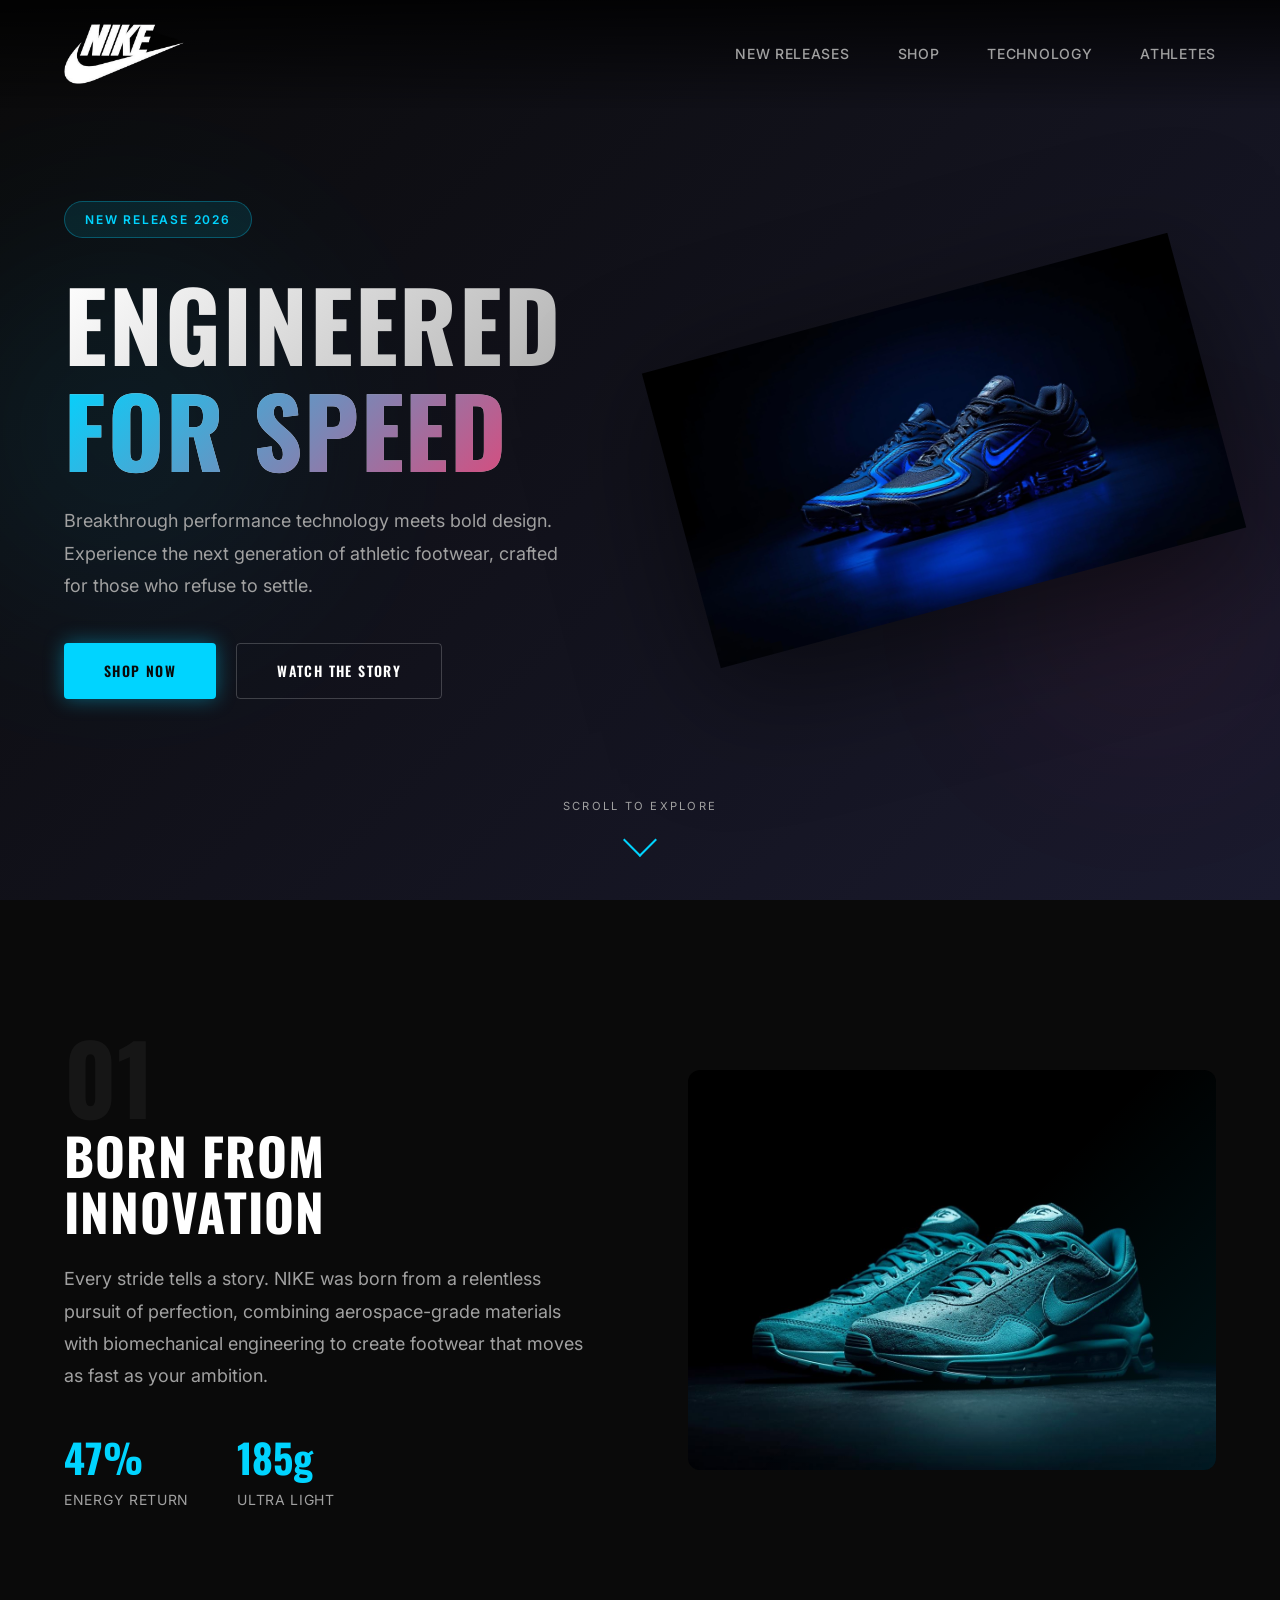
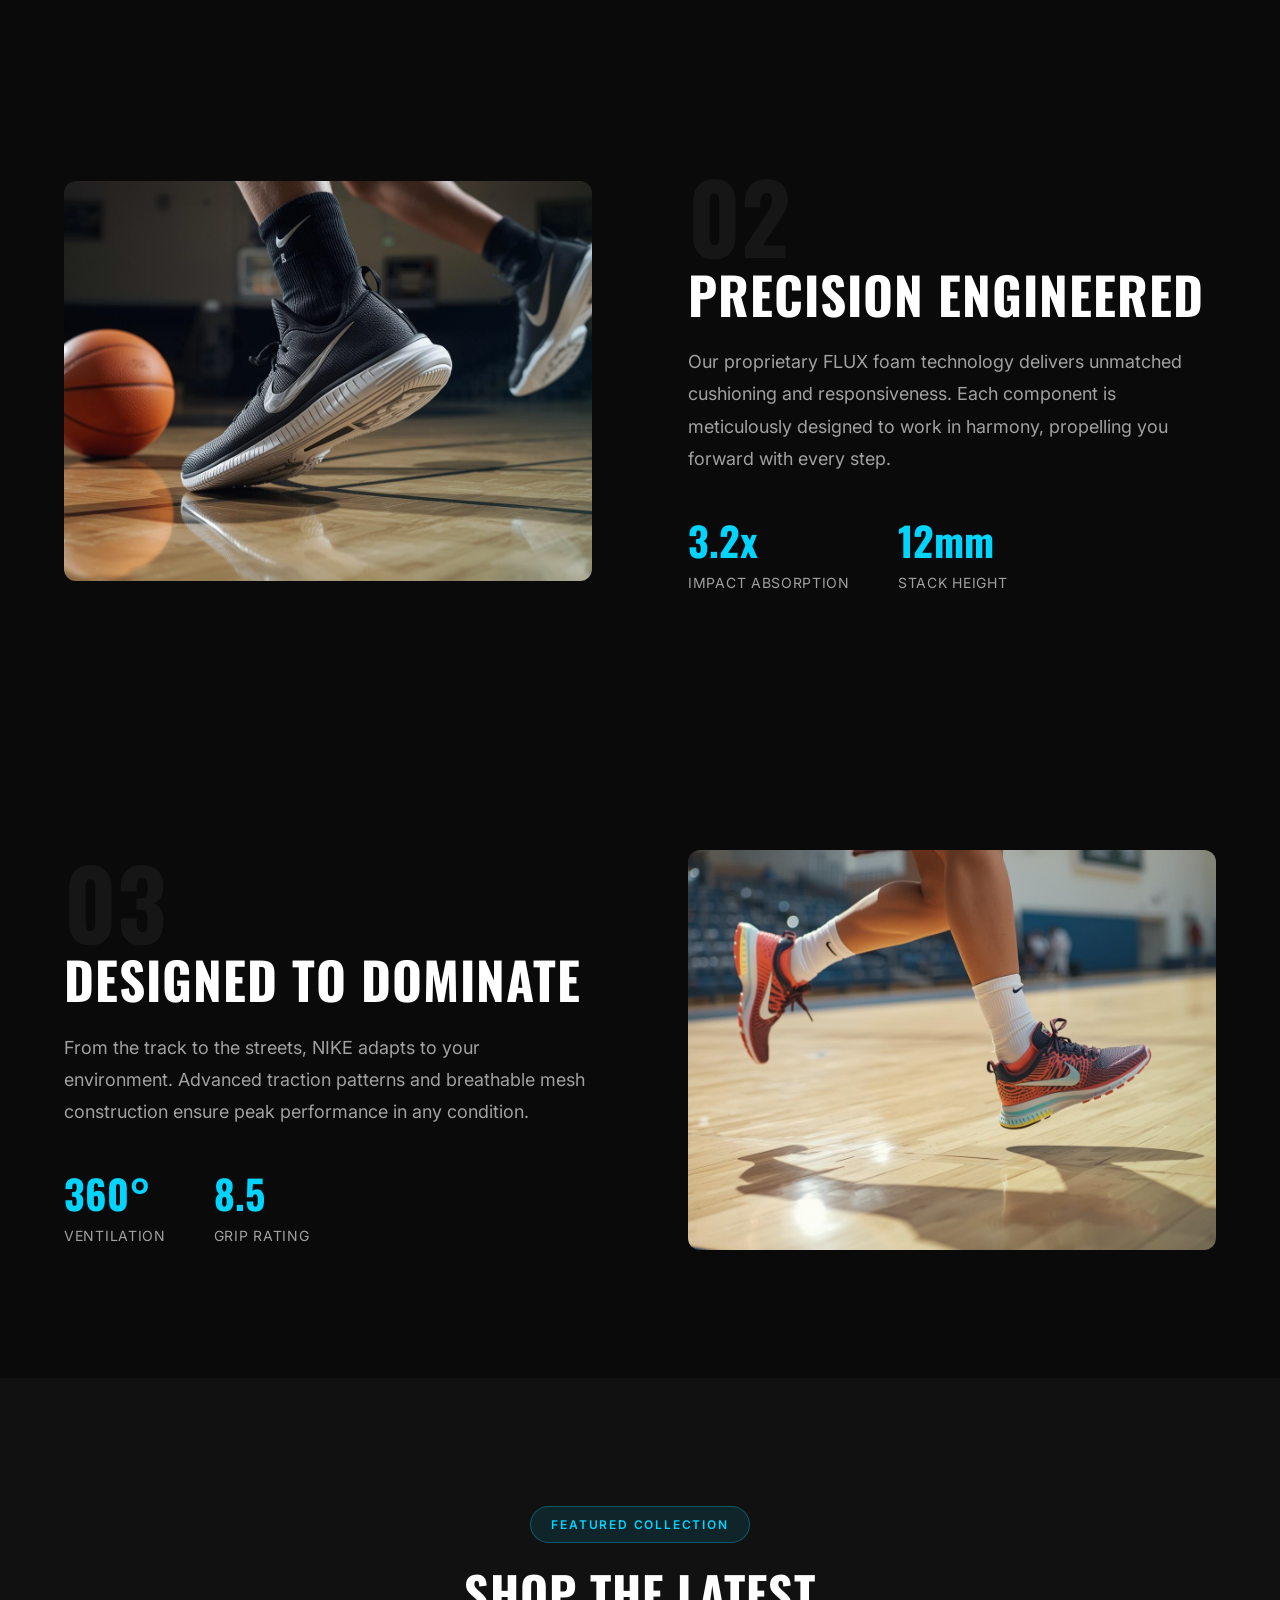
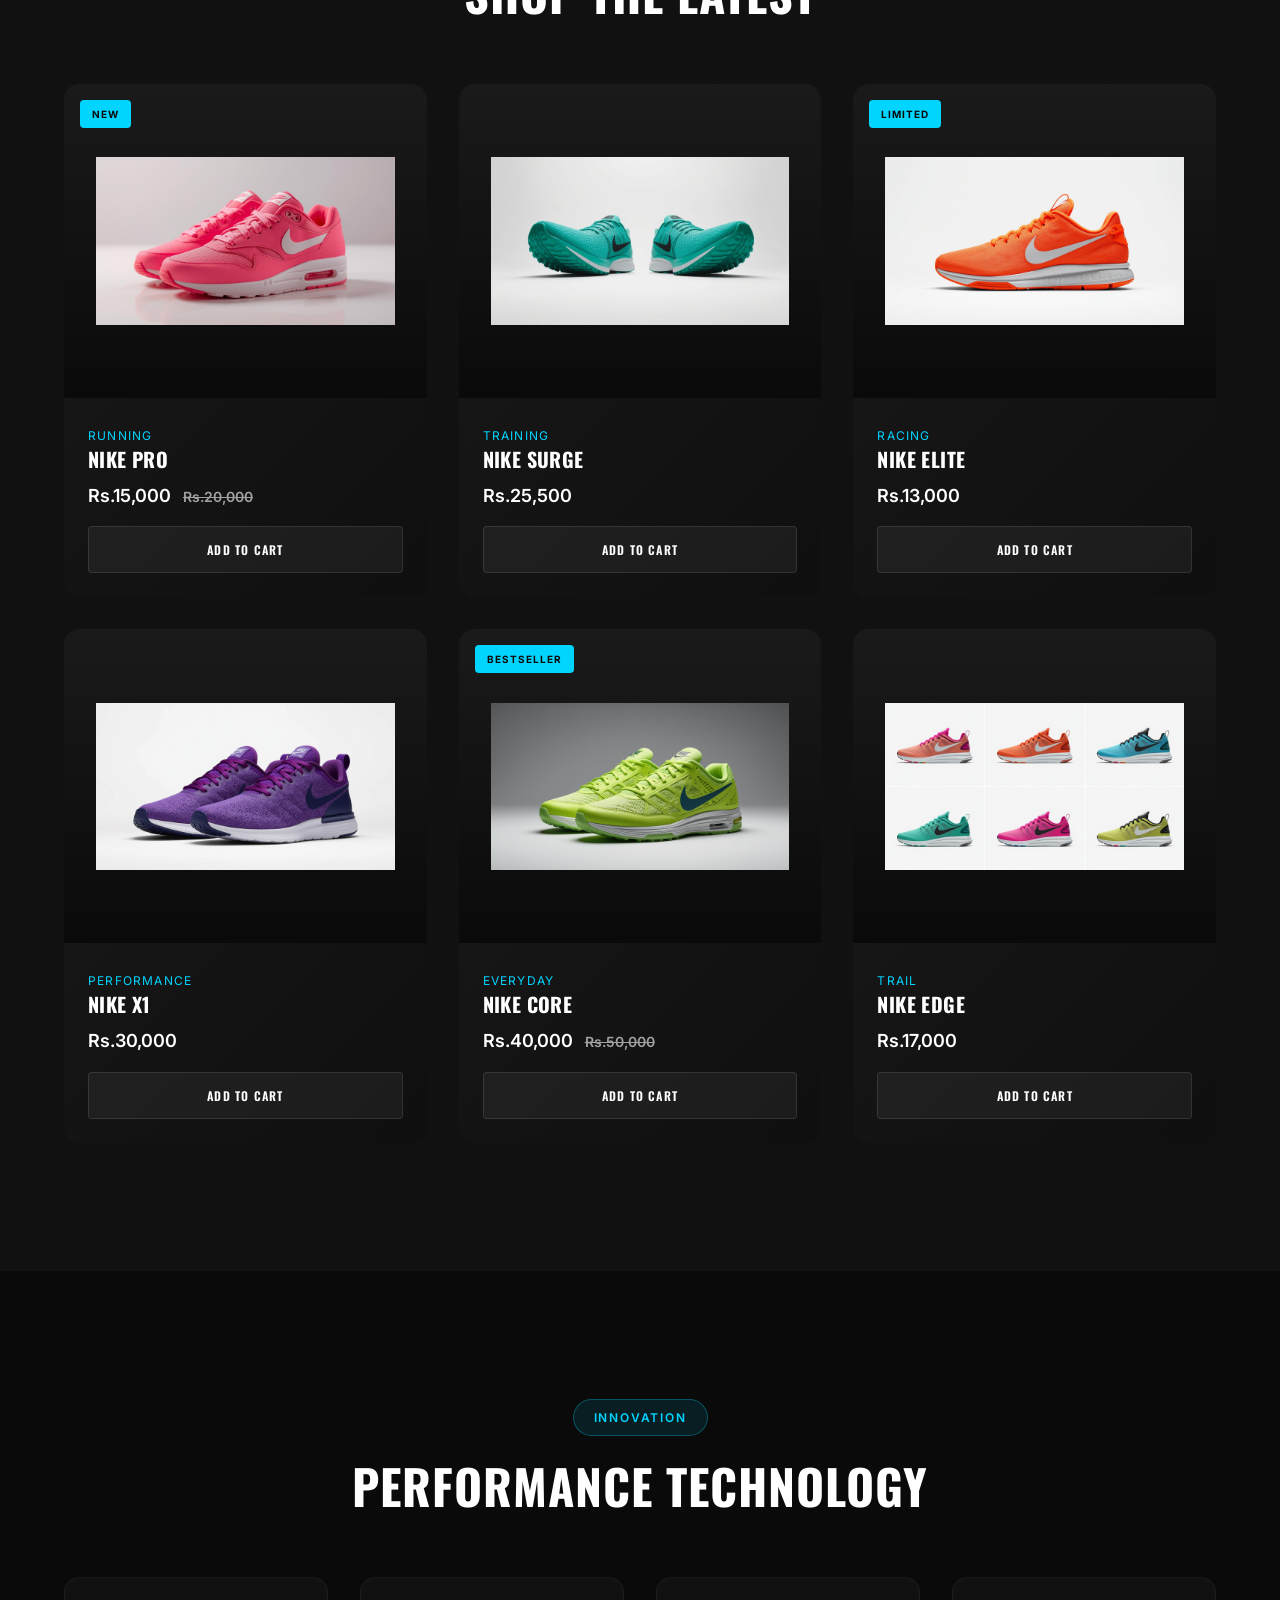
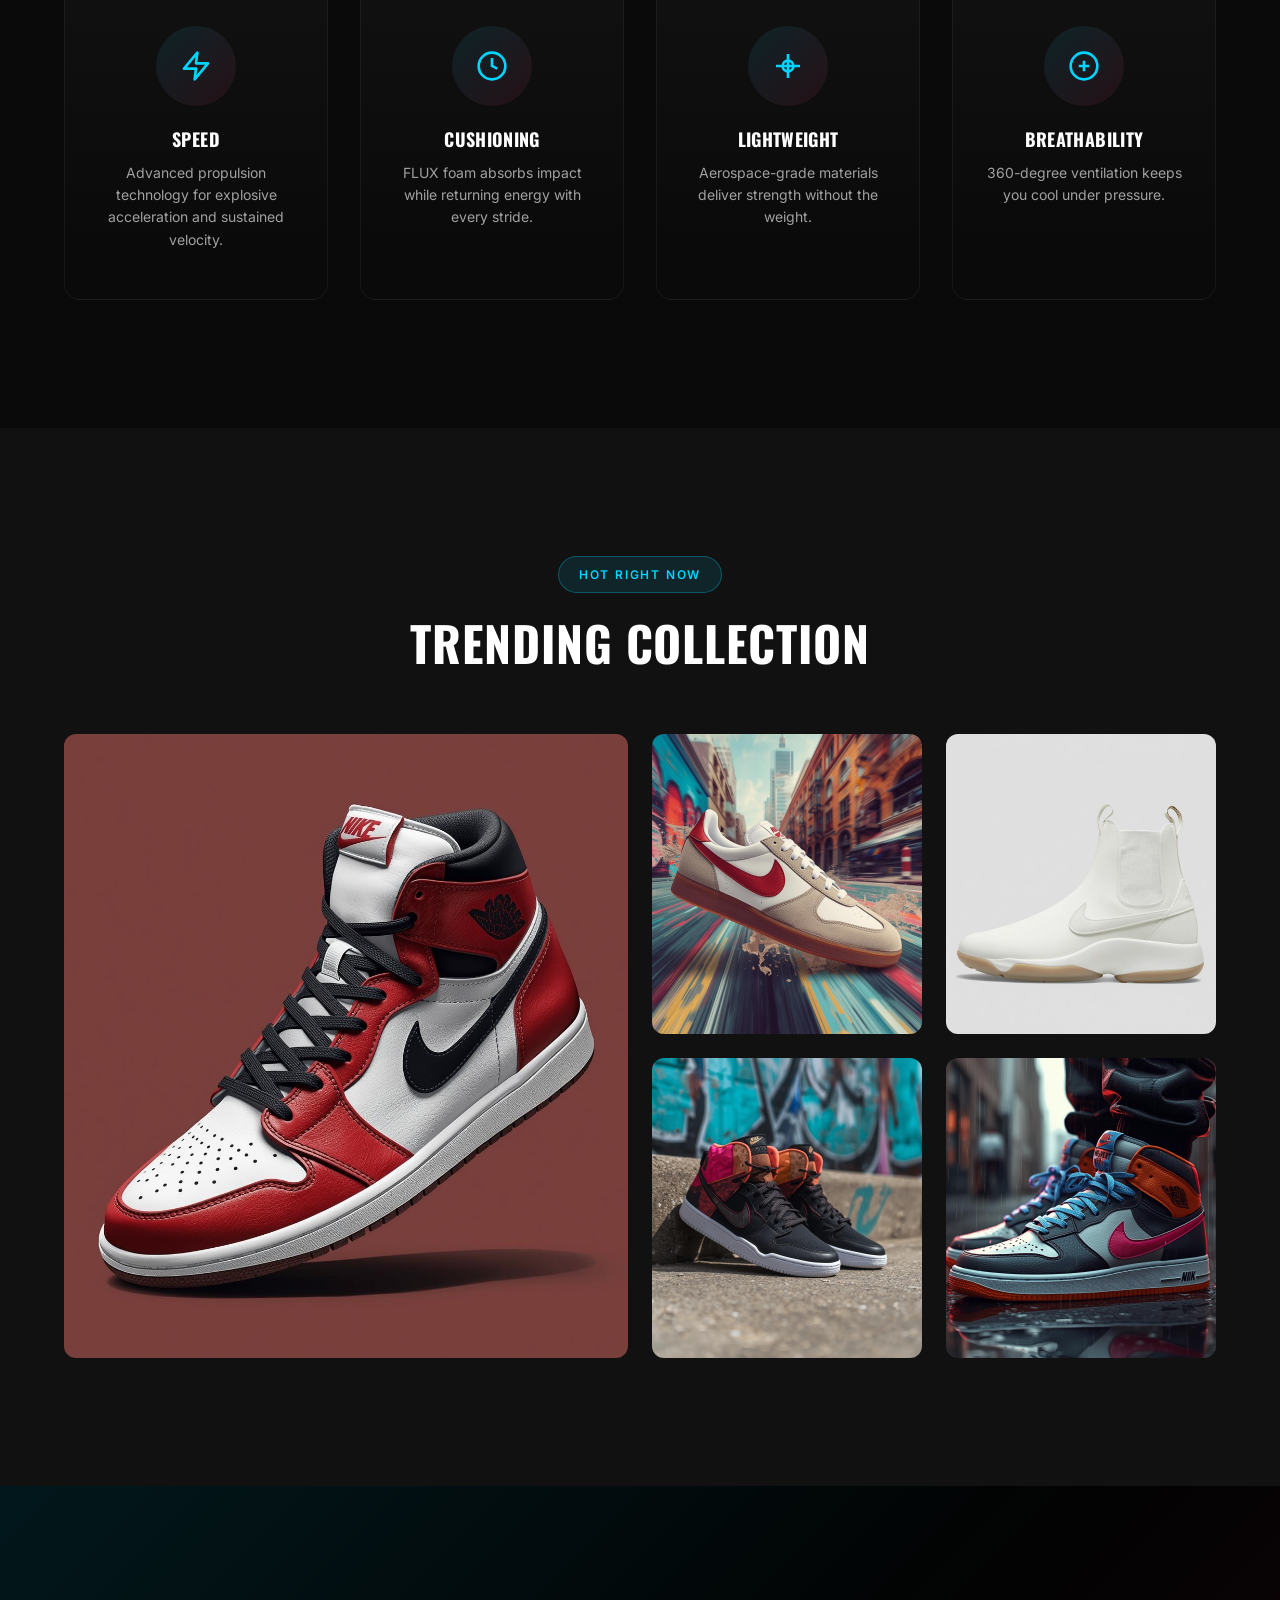
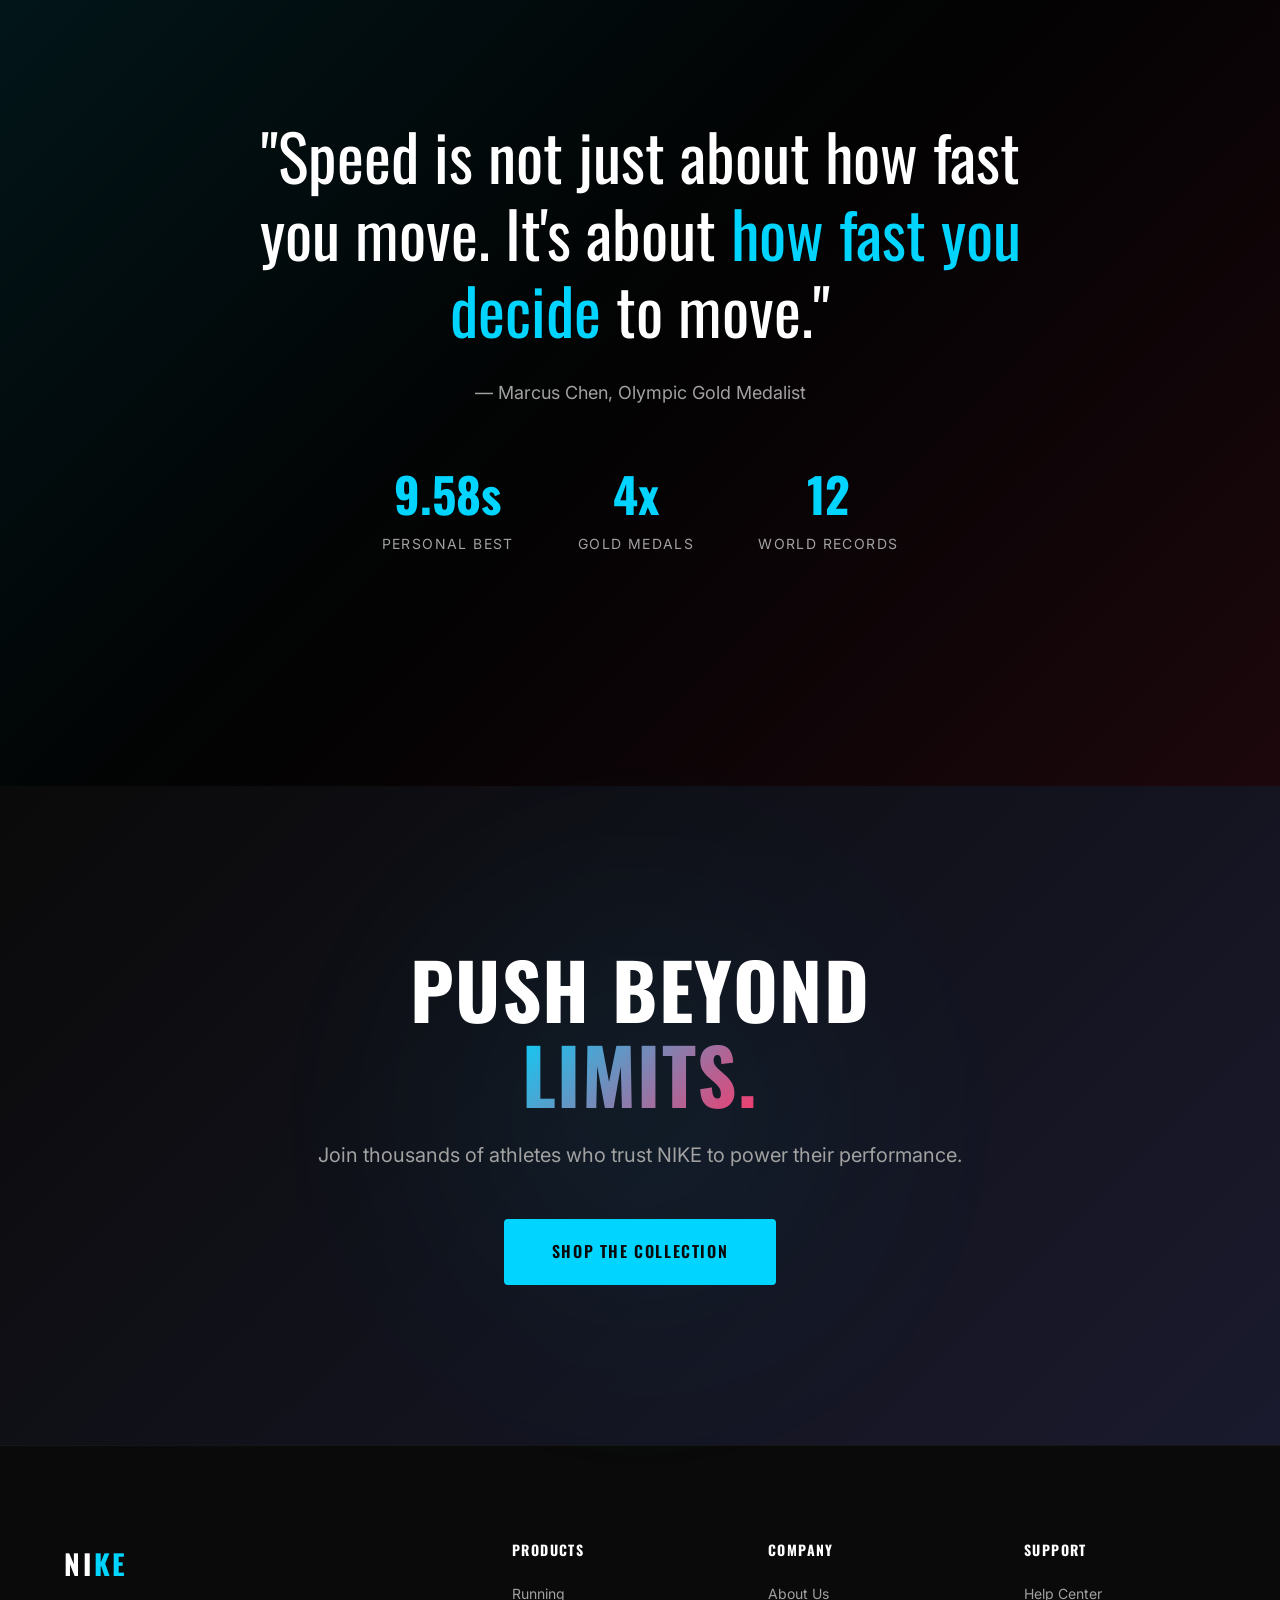
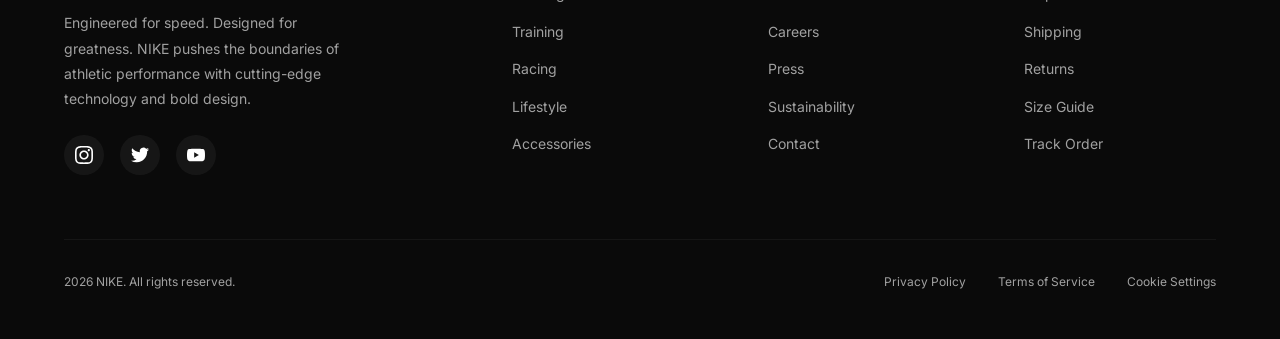
==== index.html @ aff57cd0 "Initial website upload" ====
<!DOCTYPE html>
<html lang="en">
<head>
  <meta charset="UTF-8">
  <meta name="viewport" content="width=device-width, initial-scale=1.0">
  <meta name="description" content="Nike Shoes – Designed for athletes who push limits. Experience unmatched comfort, speed, and innovation with every step.">
  <title>NIKE SHOES | Just Do It </title>
  <link rel="preconnect" href="https://fonts.googleapis.com">
  <link rel="preconnect" href="https://fonts.gstatic.com" crossorigin>
  <link href="https://fonts.googleapis.com/css2?family=Inter:wght@400;500;600&family=Oswald:wght@400;500;600;700&display=swap" rel="stylesheet">
  <link rel="stylesheet" href="styles.css">
</head>
<body>
  <!-- Navigation -->
  <nav class="navbar">
      <img src="images/Img0.png" height="120" width="120"> 
    <ul class="navbar__links">
      <li><a href="#" class="navbar__link">New Releases</a></li>
      <li><a href="#products" class="navbar__link">Shop</a></li>
      <li><a href="#performance" class="navbar__link">Technology</a></li>
      <li><a href="#athelete" class="navbar__link">Athletes</a></li>
    </ul>
  </nav>

  <!-- Hero Section -->
  <section class="hero">
    <div class="hero__container">
      <div class="hero__content">
        <span class="hero__tag">New Release 2026</span>
        <h1 class="hero__title">
          ENGINEERED
          <span>FOR SPEED</span>
        </h1>
        <p class="hero__description">
          Breakthrough performance technology meets bold design. Experience the next generation of athletic footwear, crafted for those who refuse to settle.
        </p>
        <div class="hero__buttons">
          <a href="#products" class="btn btn--primary">Shop Now</a>
          <a href="#story" class="btn btn--secondary">Watch the Story</a>
        </div>
      </div>
      <div class="hero__image">
        <img src="images/Img1.jpg" alt="NIKE Pro Running Shoe" class="hero__sneaker">
      </div>
    </div>
    <div class="scroll-indicator">
      <span class="scroll-indicator__text">Scroll to explore</span>
      <div class="scroll-indicator__arrow"></div>
    </div>
  </section>

  <!-- Story Section 1 -->
  <section id="story" class="story">
    <div class="story__container">
      <div class="story__content">
        <span class="story__number">01</span>
        <h2 class="story__title">Born From Innovation</h2>
        <p class="story__text">
          Every stride tells a story. NIKE was born from a relentless pursuit of perfection, combining aerospace-grade materials with biomechanical engineering to create footwear that moves as fast as your ambition.
        </p>
        <div class="story__stats">
          <div class="stat">
            <div class="stat__value">47%</div>
            <div class="stat__label">Energy Return</div>
          </div>
          <div class="stat">
            <div class="stat__value">185g</div>
            <div class="stat__label">Ultra Light</div>
          </div>
        </div>
      </div>
      <div class="story__image">
        <img src="images/Img2.jpg" alt="VELOCITY innovation technology">
      </div>
    </div>
  </section>

  <!-- Story Section 2 -->
  <section class="story">
    <div class="story__container story__container--reverse">
      <div class="story__content">
        <span class="story__number">02</span>
        <h2 class="story__title">Precision Engineered</h2>
        <p class="story__text">
          Our proprietary FLUX foam technology delivers unmatched cushioning and responsiveness. Each component is meticulously designed to work in harmony, propelling you forward with every step.
        </p>
        <div class="story__stats">
          <div class="stat">
            <div class="stat__value">3.2x</div>
            <div class="stat__label">Impact Absorption</div>
          </div>
          <div class="stat">
            <div class="stat__value">12mm</div>
            <div class="stat__label">Stack Height</div>
          </div>
        </div>
      </div>
      <div class="story__image">
        <img src="images/Img3.jpg" alt="NIKE Pro Running Shoe">
      </div>
    </div>
  </section>

  <!-- Story Section 3 -->
  <section class="story">
    <div class="story__container">
      <div class="story__content">
        <span class="story__number">03</span>
        <h2 class="story__title">Designed to Dominate</h2>
        <p class="story__text">
          From the track to the streets, NIKE adapts to your environment. Advanced traction patterns and breathable mesh construction ensure peak performance in any condition.
        </p>
        <div class="story__stats">
          <div class="stat">
            <div class="stat__value">360°</div>
            <div class="stat__label">Ventilation</div>
          </div>
          <div class="stat">
            <div class="stat__value">8.5</div>
            <div class="stat__label">Grip Rating</div>
          </div>
        </div>
      </div>
      <div class="story__image">
        <img src="images/Img4.jpg" alt="NIKE domination design">
      </div>
    </div>
  </section>

  <!-- Featured Products -->
  <section id="products" class="products">
    <div class="section__header">
      <span class="section__tag">Featured Collection</span>
      <h2 class="section__title">Shop the Latest</h2>
    </div>
    <div class="products__grid">
      <article class="product-card">
        <div class="product-card__image">
          <span class="product-card__badge">New</span>
          <img src="images/Img5.jpg" alt="NIKE Pro">
        </div>
        <div class="product-card__content">
          <span class="product-card__category">Running</span>
          <h3 class="product-card__name">NIKE Pro</h3>
          <p class="product-card__price">Rs.15,000 <span>Rs.20,000</span></p>
          <button class="product-card__button">Add to Cart</button>
        </div>
      </article>
      <article class="product-card">
        <div class="product-card__image">
          <img src="images/Img6.jpg" alt="NIKE Surge">
        </div>
        <div class="product-card__content">
          <span class="product-card__category">Training</span>
          <h3 class="product-card__name">NIKE Surge</h3>
          <p class="product-card__price">Rs.25,500</p>
          <button class="product-card__button">Add to Cart</button>
        </div>
      </article>
      <article class="product-card">
        <div class="product-card__image">
          <span class="product-card__badge">Limited</span>
          <img src="images/Img7.jpg" alt="NIKE Elite">
        </div>
        <div class="product-card__content">
          <span class="product-card__category">Racing</span>
          <h3 class="product-card__name">NIKE Elite</h3>
          <p class="product-card__price">Rs.13,000</p>
          <button class="product-card__button">Add to Cart</button>
        </div>
      </article>
      <article class="product-card">
        <div class="product-card__image">
          <img src="images/Img8.jpg" alt="NIKE X1">
        </div>
        <div class="product-card__content">
          <span class="product-card__category">Performance</span>
          <h3 class="product-card__name">NIKE X1</h3>
          <p class="product-card__price">Rs.30,000</p>
          <button class="product-card__button">Add to Cart</button>
        </div>
      </article>
      <article class="product-card">
        <div class="product-card__image">
          <span class="product-card__badge">Bestseller</span>
          <img src="images/Img9.jpg" alt="NIKE Core">
        </div>
        <div class="product-card__content">
          <span class="product-card__category">Everyday</span>
          <h3 class="product-card__name">NIKE Core</h3>
          <p class="product-card__price">Rs.40,000 <span>Rs.50,000</span></p>
          <button class="product-card__button">Add to Cart</button>
        </div>
      </article>
      <article class="product-card">
        <div class="product-card__image">
          <img src="images/Img10.jpg" alt=" NIKE Edge">
        </div>
        <div class="product-card__content">
          <span class="product-card__category">Trail</span>
          <h3 class="product-card__name">NIKE Edge</h3>
          <p class="product-card__price">Rs.17,000</p>
          <button class="product-card__button">Add to Cart</button>
        </div>
      </article>
    </div>
  </section>

  <!-- Performance Technology -->
  <section id="performance" class="performance">
    <div class="section__header">
      <span class="section__tag">Innovation</span>
      <h2 class="section__title">Performance Technology</h2>
    </div>
    <div class="performance__grid">
      <div class="feature-card">
        <div class="feature-card__icon">
          <svg viewBox="0 0 24 24" xmlns="http://www.w3.org/2000/svg">
            <path d="M13 2L3 14h9l-1 8 10-12h-9l1-8z" stroke-linecap="round" stroke-linejoin="round"/>
          </svg>
        </div>
        <h3 class="feature-card__title">Speed</h3>
        <p class="feature-card__text">Advanced propulsion technology for explosive acceleration and sustained velocity.</p>
      </div>
      <div class="feature-card">
        <div class="feature-card__icon">
          <svg viewBox="0 0 24 24" xmlns="http://www.w3.org/2000/svg">
            <circle cx="12" cy="12" r="10"/>
            <path d="M12 6v6l4 2"/>
          </svg>
        </div>
        <h3 class="feature-card__title">Cushioning</h3>
        <p class="feature-card__text">FLUX foam absorbs impact while returning energy with every stride.</p>
      </div>
      <div class="feature-card">
        <div class="feature-card__icon">
          <svg viewBox="0 0 24 24" xmlns="http://www.w3.org/2000/svg">
            <path d="M12 3v18M3 12h18"/>
            <circle cx="12" cy="12" r="4"/>
          </svg>
        </div>
        <h3 class="feature-card__title">Lightweight</h3>
        <p class="feature-card__text">Aerospace-grade materials deliver strength without the weight.</p>
      </div>
      <div class="feature-card">
        <div class="feature-card__icon">
          <svg viewBox="0 0 24 24" xmlns="http://www.w3.org/2000/svg">
            <path d="M12 2a10 10 0 1 0 10 10A10 10 0 0 0 12 2z"/>
            <path d="M12 8v8M8 12h8"/>
          </svg>
        </div>
        <h3 class="feature-card__title">Breathability</h3>
        <p class="feature-card__text">360-degree ventilation keeps you cool under pressure.</p>
      </div>
    </div>
  </section>

  <!-- Trending Collection -->
  <section class="trending">
    <div class="section__header">
      <span class="section__tag">Hot Right Now</span>
      <h2 class="section__title">Trending Collection</h2>
    </div>
    <div class="trending__grid">
      <div class="trending__item">
        <img src="images/Img11.jpg" alt="Athlete Collection">
        <div class="trending__overlay">
          <span class="trending__category">Featured</span>
          <h3 class="trending__name">Athlete Collection</h3>
        </div>
      </div>
      <div class="trending__item">
        <img src="images/Img12.jpg" alt="Pro Series">
        <div class="trending__overlay">
          <span class="trending__category">New</span>
          <h3 class="trending__name">Pro Series</h3>
        </div>
      </div>
      <div class="trending__item">
        <img src="images/Img13.jpg" alt="Training Essentials">
        <div class="trending__overlay">
          <span class="trending__category">Popular</span>
          <h3 class="trending__name">Training Essentials</h3>
        </div>
      </div>
      <div class="trending__item">
        <img src="images/Img14.jpg" alt="Limited Edition">
        <div class="trending__overlay">
          <span class="trending__category">Exclusive</span>
          <h3 class="trending__name">Limited Edition</h3>
        </div>
      </div>
      <div class="trending__item">
        <img src="images/Img15.jpg" alt="Street Style">
        <div class="trending__overlay">
          <span class="trending__category">Trending</span>
          <h3 class="trending__name">Street Style</h3>
        </div>
      </div>
    </div>
  </section>

  <!-- Athlete Section -->
  <section id="athlete" class="athlete">
    <div class="athlete__content">
      <blockquote class="athlete__quote">
        "Speed is not just about how fast you move. It's about <span>how fast you decide</span> to move."
      </blockquote>
      <p class="athlete__author">— Marcus Chen, Olympic Gold Medalist</p>
      <div class="athlete__stats">
        <div class="athlete__stat">
          <div class="athlete__stat-value">9.58s</div>
          <div class="athlete__stat-label">Personal Best</div>
        </div>
        <div class="athlete__stat">
          <div class="athlete__stat-value">4x</div>
          <div class="athlete__stat-label">Gold Medals</div>
        </div>
        <div class="athlete__stat">
          <div class="athlete__stat-value">12</div>
          <div class="athlete__stat-label">World Records</div>
        </div>
      </div>
    </div>
  </section>

  <!-- CTA Section -->
  <section class="cta">
    <div class="cta__content">
      <h2 class="cta__title">Push Beyond <span>Limits.</span></h2>
      <p class="cta__text">Join thousands of athletes who trust NIKE to power their performance.</p>
      <a href="#products" class="cta__button">Shop the Collection</a>
    </div>
  </section>

  <!-- Footer -->
  <footer class="footer">
    <div class="footer__container">
      <div class="footer__brand">
        <div class="footer__logo">NI<span>KE</span></div>
        <p class="footer__description">
          Engineered for speed. Designed for greatness. NIKE pushes the boundaries of athletic performance with cutting-edge technology and bold design.
        </p>
        <div class="footer__social">
          <a href="#" class="footer__social-link" aria-label="Instagram">
            <svg viewBox="0 0 24 24"><path d="M12 2.163c3.204 0 3.584.012 4.85.07 3.252.148 4.771 1.691 4.919 4.919.058 1.265.069 1.645.069 4.849 0 3.205-.012 3.584-.069 4.849-.149 3.225-1.664 4.771-4.919 4.919-1.266.058-1.644.07-4.85.07-3.204 0-3.584-.012-4.849-.07-3.26-.149-4.771-1.699-4.919-4.92-.058-1.265-.07-1.644-.07-4.849 0-3.204.013-3.583.07-4.849.149-3.227 1.664-4.771 4.919-4.919 1.266-.057 1.645-.069 4.849-.069zm0-2.163c-3.259 0-3.667.014-4.947.072-4.358.2-6.78 2.618-6.98 6.98-.059 1.281-.073 1.689-.073 4.948 0 3.259.014 3.668.072 4.948.2 4.358 2.618 6.78 6.98 6.98 1.281.058 1.689.072 4.948.072 3.259 0 3.668-.014 4.948-.072 4.354-.2 6.782-2.618 6.979-6.98.059-1.28.073-1.689.073-4.948 0-3.259-.014-3.667-.072-4.947-.196-4.354-2.617-6.78-6.979-6.98-1.281-.059-1.69-.073-4.949-.073zm0 5.838c-3.403 0-6.162 2.759-6.162 6.162s2.759 6.163 6.162 6.163 6.162-2.759 6.162-6.163c0-3.403-2.759-6.162-6.162-6.162zm0 10.162c-2.209 0-4-1.79-4-4 0-2.209 1.791-4 4-4s4 1.791 4 4c0 2.21-1.791 4-4 4zm6.406-11.845c-.796 0-1.441.645-1.441 1.44s.645 1.44 1.441 1.44c.795 0 1.439-.645 1.439-1.44s-.644-1.44-1.439-1.44z"/></svg>
          </a>
          <a href="#" class="footer__social-link" aria-label="Twitter">
            <svg viewBox="0 0 24 24"><path d="M23.953 4.57a10 10 0 01-2.825.775 4.958 4.958 0 002.163-2.723c-.951.555-2.005.959-3.127 1.184a4.92 4.92 0 00-8.384 4.482C7.69 8.095 4.067 6.13 1.64 3.162a4.822 4.822 0 00-.666 2.475c0 1.71.87 3.213 2.188 4.096a4.904 4.904 0 01-2.228-.616v.06a4.923 4.923 0 003.946 4.827 4.996 4.996 0 01-2.212.085 4.936 4.936 0 004.604 3.417 9.867 9.867 0 01-6.102 2.105c-.39 0-.779-.023-1.17-.067a13.995 13.995 0 007.557 2.209c9.053 0 13.998-7.496 13.998-13.985 0-.21 0-.42-.015-.63A9.935 9.935 0 0024 4.59z"/></svg>
          </a>
          <a href="#" class="footer__social-link" aria-label="YouTube">
            <svg viewBox="0 0 24 24"><path d="M23.498 6.186a3.016 3.016 0 0 0-2.122-2.136C19.505 3.545 12 3.545 12 3.545s-7.505 0-9.377.505A3.017 3.017 0 0 0 .502 6.186C0 8.07 0 12 0 12s0 3.93.502 5.814a3.016 3.016 0 0 0 2.122 2.136c1.871.505 9.376.505 9.376.505s7.505 0 9.377-.505a3.015 3.015 0 0 0 2.122-2.136C24 15.93 24 12 24 12s0-3.93-.502-5.814zM9.545 15.568V8.432L15.818 12l-6.273 3.568z"/></svg>
          </a>
        </div>
      </div>
      <div class="footer__column">
        <h4>Products</h4>
        <ul class="footer__links">
          <li><a href="#" class="footer__link">Running</a></li>
          <li><a href="#" class="footer__link">Training</a></li>
          <li><a href="#" class="footer__link">Racing</a></li>
          <li><a href="#" class="footer__link">Lifestyle</a></li>
          <li><a href="#" class="footer__link">Accessories</a></li>
        </ul>
      </div>
      <div class="footer__column">
        <h4>Company</h4>
        <ul class="footer__links">
          <li><a href="#" class="footer__link">About Us</a></li>
          <li><a href="#" class="footer__link">Careers</a></li>
          <li><a href="#" class="footer__link">Press</a></li>
          <li><a href="#" class="footer__link">Sustainability</a></li>
          <li><a href="#" class="footer__link">Contact</a></li>
        </ul>
      </div>
      <div class="footer__column">
        <h4>Support</h4>
        <ul class="footer__links">
          <li><a href="#" class="footer__link">Help Center</a></li>
          <li><a href="#" class="footer__link">Shipping</a></li>
          <li><a href="#" class="footer__link">Returns</a></li>
          <li><a href="#" class="footer__link">Size Guide</a></li>
          <li><a href="#" class="footer__link">Track Order</a></li>
        </ul>
      </div>
    </div>
    <div class="footer__bottom">
      <p class="footer__copyright">2026 NIKE. All rights reserved.</p>
      <div class="footer__legal">
        <a href="#">Privacy Policy</a>
        <a href="#">Terms of Service</a>
        <a href="#">Cookie Settings</a>
      </div>
    </div>
  </footer>
</body>
</html>
---- styles.css ----
/* ===== CSS VARIABLES ===== */
:root {
  --color-bg:#0a0a0a;
  --color-bg-secondary: #111111;
  --color-text: #ffffff;
  --color-text-muted: #a1a1a1;
  --color-accent: #00d4ff;
  --color-accent-glow: rgba(0,212,255,0.4);
  --color-accent-secondary:#ff3366;
  --font-display: 'Oswald', sans-serif;
  --font-body: 'Inter', sans-serif;
  --transition-smooth: all 0.4s cubic-bezier(0.4, 0, 0.2, 1);
}

/* ===== RESET & BASE ===== */
*, *::before, *::after {
  margin: 0;
  padding: 0;
  box-sizing: border-box;
}

html {
  scroll-behavior: smooth;
}

body {
  font-family: var(--font-body);
  background-color: var(--color-bg);
  color: var(--color-text);
  line-height: 1.6;
  overflow-x: hidden;
}

a {
  text-decoration: none;
  color: inherit;
}

img {
  max-width: 100%;
  height: auto;
  display: block;
}

/* ===== TYPOGRAPHY ===== */
h1, h2, h3, h4 {
  font-family: var(--font-display);
  font-weight: 700;
  text-transform: uppercase;
  letter-spacing: 0.02em;
  line-height: 1.1;
}

/* ===== ANIMATIONS ===== */
@keyframes gradientShift {
  0% { background-position: 0% 50%; }
  50% { background-position: 100% 50%; }
  100% { background-position: 0% 50%; }
}

@keyframes fadeInUp {
  from {
    opacity: 0;
    transform: translateY(40px);
  }
  to {
    opacity: 1;
    transform: translateY(0);
  }
}

@keyframes fadeIn {
  from { opacity: 0; }
  to { opacity: 1; }
}

@keyframes float {
  0%, 100% { transform: translateY(0) rotate(-5deg); }
  50% { transform: translateY(-20px) rotate(-5deg); }
}

@keyframes pulse {
  0%, 100% { opacity: 1; }
  50% { opacity: 0.5; }
}

@keyframes scrollBounce {
  0%, 100% { transform: translateY(0); }
  50% { transform: translateY(10px); }
}

@keyframes glowPulse {
  0%, 100% { box-shadow: 0 0 20px var(--color-accent-glow), 0 0 40px var(--color-accent-glow); }
  50% { box-shadow: 0 0 30px var(--color-accent-glow), 0 0 60px var(--color-accent-glow); }
}

@keyframes shimmer {
  0% { background-position: -200% 0; }
  100% { background-position: 200% 0; }
}

@keyframes borderRotate {
  0% { --angle: 0deg; }
  100% { --angle: 360deg; }
}

/* ===== NAVBAR ===== */
.navbar {
  position: fixed;
  top: 0;
  left: 0;
  right: 0;
  z-index: 1000;
  padding: 1.5rem 4rem;
  display: flex;
  justify-content: space-between;
  align-items: center;
  background: linear-gradient(to bottom, rgba(0,0,0,0.8), transparent);
  animation: fadeIn 1s ease-out;
}

.navbar__logo {
  font-family: var(--font-display);
  font-size: 1.75rem;
  font-weight: 700;
  letter-spacing: 0.1em;
  color: var(--color-text);
}

.navbar__logo span {
  color: var(--color-accent);
}

.navbar__links {
  display: flex;
  gap: 3rem;
  list-style: none;
}

.navbar__link {
  font-size: 0.875rem;
  font-weight: 500;
  letter-spacing: 0.05em;
  text-transform: uppercase;
  color: var(--color-text-muted);
  transition: var(--transition-smooth);
  position: relative;
}

.navbar__link::after {
  content: '';
  position: absolute;
  bottom: -4px;
  left: 0;
  width: 0;
  height: 2px;
  background: var(--color-accent);
  transition: var(--transition-smooth);
}

.navbar__link:hover {
  color: var(--color-text);
}

.navbar__link:hover::after {
  width: 100%;
}

/* ===== HERO SECTION ===== */
.hero {
  min-height: 100vh;
  display: flex;
  align-items: center;
  position: relative;
  overflow: hidden;
  background: linear-gradient(135deg, #0a0a0a 0%, #1a1a2e 50%, #0a0a0a 100%);
  background-size: 200% 200%;
  animation: gradientShift 15s ease infinite;
}

.hero::before {
  content: '';
  position: absolute;
  top: 20%;
  left: -10%;
  width: 500px;
  height: 500px;
  background: radial-gradient(circle, var(--color-accent-glow) 0%, transparent 70%);
  filter: blur(100px);
  opacity: 0.3;
}

.hero::after {
  content: '';
  position: absolute;
  bottom: 10%;
  right: -5%;
  width: 400px;
  height: 400px;
  background: radial-gradient(circle, rgba(255, 51, 102, 0.3) 0%, transparent 70%);
  filter: blur(100px);
  opacity: 0.3;
}

.hero__container {
  max-width: 1400px;
  margin: 0 auto;
  padding: 0 4rem;
  display: grid;
  grid-template-columns: 1fr 1fr;
  gap: 4rem;
  align-items: center;
  position: relative;
  z-index: 1;
}

.hero__content {
  animation: fadeInUp 1s ease-out 0.3s both;
}

.hero__tag {
  display: inline-block;
  padding: 0.5rem 1.25rem;
  background: rgba(0, 212, 255, 0.1);
  border: 1px solid rgba(0, 212, 255, 0.3);
  border-radius: 50px;
  font-size: 0.75rem;
  font-weight: 600;
  letter-spacing: 0.15em;
  text-transform: uppercase;
  color: var(--color-accent);
  margin-bottom: 2rem;
}

.hero__title {
  font-size: clamp(3rem, 8vw, 6rem);
  margin-bottom: 1.5rem;
  background: linear-gradient(135deg, #ffffff 0%, #a1a1a1 100%);
  -webkit-background-clip: text;
  -webkit-text-fill-color: transparent;
  background-clip: text;
}

.hero__title span {
  display: block;
  background: linear-gradient(135deg, var(--color-accent) 0%, var(--color-accent-secondary) 100%);
  -webkit-background-clip: text;
  -webkit-text-fill-color: transparent;
  background-clip: text;
}

.hero__description {
  font-size: 1.125rem;
  color: var(--color-text-muted);
  max-width: 500px;
  margin-bottom: 2.5rem;
  line-height: 1.8;
}

.hero__buttons {
  display: flex;
  gap: 1.25rem;
}

.btn {
  display: inline-flex;
  align-items: center;
  justify-content: center;
  gap: 0.5rem;
  padding: 1rem 2.5rem;
  font-family: var(--font-display);
  font-size: 0.875rem;
  font-weight: 600;
  letter-spacing: 0.1em;
  text-transform: uppercase;
  border-radius: 4px;
  cursor: pointer;
  transition: var(--transition-smooth);
  border: none;
}

.btn--primary {
  background: var(--color-accent);
  color: var(--color-bg);
  box-shadow: 0 0 20px var(--color-accent-glow);
}

.btn--primary:hover {
  transform: scale(1.05);
  box-shadow: 0 0 30px var(--color-accent-glow), 0 0 60px var(--color-accent-glow);
}

.btn--secondary {
  background: transparent;
  color: var(--color-text);
  border: 1px solid rgba(255, 255, 255, 0.2);
}

.btn--secondary:hover {
  background: rgba(255, 255, 255, 0.1);
  border-color: rgba(255, 255, 255, 0.4);
}

.hero__image {
  position: relative;
  animation: fadeInUp 1s ease-out 0.6s both;
}

.hero__sneaker {
  width: 100%;
  max-width: 600px;
  transform: rotate(-15deg);
  animation: float 6s ease-in-out infinite;
  filter: drop-shadow(0 30px 60px rgba(0, 0, 0, 0.5));
}

.scroll-indicator {
  position: absolute;
  bottom: 3rem;
  left: 50%;
  transform: translateX(-50%);
  display: flex;
  flex-direction: column;
  align-items: center;
  gap: 0.75rem;
  animation: fadeIn 1s ease-out 1.5s both;
}

.scroll-indicator__text {
  font-size: 0.7rem;
  letter-spacing: 0.2em;
  text-transform: uppercase;
  color: var(--color-text-muted);
}

.scroll-indicator__arrow {
  width: 24px;
  height: 24px;
  border-right: 2px solid var(--color-accent);
  border-bottom: 2px solid var(--color-accent);
  transform: rotate(45deg);
  animation: scrollBounce 2s ease-in-out infinite;
}

/* ===== STORY SECTIONS ===== */
.story {
  padding: 8rem 4rem;
  position: relative;
}

.story__container {
  max-width: 1400px;
  margin: 0 auto;
  display: grid;
  grid-template-columns: 1fr 1fr;
  gap: 6rem;
  align-items: center;
}

.story__container--reverse {
  direction: rtl;
}

.story__container--reverse > * {
  direction: ltr;
}

.story__content {
  animation: fadeInUp 0.8s ease-out both;
}

.story__number {
  font-family: var(--font-display);
  font-size: 6rem;
  font-weight: 700;
  color: rgba(255, 255, 255, 0.05);
  line-height: 1;
  margin-bottom: -2rem;
}

.story__title {
  font-size: clamp(2rem, 4vw, 3.5rem);
  margin-bottom: 1.5rem;
}

.story__text {
  font-size: 1.125rem;
  color: var(--color-text-muted);
  line-height: 1.8;
  margin-bottom: 2rem;
}

.story__stats {
  display: flex;
  gap: 3rem;
}

.stat {
  text-align: left;
}

.stat__value {
  font-family: var(--font-display);
  font-size: 2.5rem;
  font-weight: 700;
  color: var(--color-accent);
}

.stat__label {
  font-size: 0.875rem;
  color: var(--color-text-muted);
  text-transform: uppercase;
  letter-spacing: 0.05em;
}

.story__image {
  position: relative;
  border-radius: 12px;
  overflow: hidden;
}

.story__image::before {
  content: '';
  position: absolute;
  inset: 0;
  background: linear-gradient(135deg, transparent 50%, rgba(0, 212, 255, 0.1) 100%);
  z-index: 1;
}

.story__image img {
  width: 100%;
  height: 400px;
  object-fit: cover;
  transition: var(--transition-smooth);
}

.story__image:hover img {
  transform: scale(1.05);
}

/* ===== FEATURED PRODUCTS ===== */
.products {
  padding: 8rem 4rem;
  background: var(--color-bg-secondary);
}

.section__header {
  text-align: center;
  margin-bottom: 4rem;
}

.section__tag {
  display: inline-block;
  padding: 0.5rem 1.25rem;
  background: rgba(0, 212, 255, 0.1);
  border: 1px solid rgba(0, 212, 255, 0.3);
  border-radius: 50px;
  font-size: 0.75rem;
  font-weight: 600;
  letter-spacing: 0.15em;
  text-transform: uppercase;
  color: var(--color-accent);
  margin-bottom: 1.5rem;
}

.section__title {
  font-size: clamp(2rem, 4vw, 3rem);
}

.products__grid {
  max-width: 1400px;
  margin: 0 auto;
  display: grid;
  grid-template-columns: repeat(3, 1fr);
  gap: 2rem;
}

.product-card {
  position: relative;
  background: linear-gradient(135deg, #1a1a1a 0%, #0f0f0f 100%);
  border-radius: 16px;
  overflow: hidden;
  transition: var(--transition-smooth);
}

.product-card::before {
  content: '';
  position: absolute;
  inset: 0;
  border-radius: 16px;
  padding: 2px;
  background: linear-gradient(135deg, rgba(0, 212, 255, 0.3), transparent, rgba(255, 51, 102, 0.3));
  -webkit-mask: linear-gradient(#fff 0 0) content-box, linear-gradient(#fff 0 0);
  mask: linear-gradient(#fff 0 0) content-box, linear-gradient(#fff 0 0);
  -webkit-mask-composite: xor;
  mask-composite: exclude;
  opacity: 0;
  transition: var(--transition-smooth);
}

.product-card:hover {
  transform: translateY(-10px);
  box-shadow: 0 30px 60px rgba(0, 0, 0, 0.4);
}

.product-card:hover::before {
  opacity: 1;
}

.product-card__image {
  position: relative;
  padding: 2rem;
  background: linear-gradient(180deg, #1a1a1a 0%, #0a0a0a 100%);
  overflow: hidden;
}

.product-card__image img {
  width: 100%;
  height: 250px;
  object-fit: contain;
  transition: var(--transition-smooth);
}

.product-card:hover .product-card__image img {
  transform: scale(1.1) rotate(-5deg);
}

.product-card__badge {
  position: absolute;
  top: 1rem;
  left: 1rem;
  padding: 0.375rem 0.75rem;
  background: var(--color-accent);
  color: var(--color-bg);
  font-size: 0.625rem;
  font-weight: 700;
  letter-spacing: 0.1em;
  text-transform: uppercase;
  border-radius: 4px;
}

.product-card__content {
  padding: 1.5rem;
}

.product-card__category {
  font-size: 0.75rem;
  color: var(--color-accent);
  text-transform: uppercase;
  letter-spacing: 0.1em;
  margin-bottom: 0.5rem;
}

.product-card__name {
  font-family: var(--font-display);
  font-size: 1.25rem;
  margin-bottom: 0.75rem;
}

.product-card__price {
  font-size: 1.125rem;
  font-weight: 600;
  margin-bottom: 1rem;
}

.product-card__price span {
  color: var(--color-text-muted);
  text-decoration: line-through;
  font-size: 0.875rem;
  margin-left: 0.5rem;
}

.product-card__button {
  width: 100%;
  padding: 0.875rem;
  background: rgba(255, 255, 255, 0.05);
  border: 1px solid rgba(255, 255, 255, 0.1);
  color: var(--color-text);
  font-family: var(--font-display);
  font-size: 0.75rem;
  font-weight: 600;
  letter-spacing: 0.1em;
  text-transform: uppercase;
  border-radius: 4px;
  cursor: pointer;
  transition: var(--transition-smooth);
}

.product-card__button:hover {
  background: var(--color-accent);
  color: var(--color-bg);
  border-color: var(--color-accent);
}

/* ===== PERFORMANCE SECTION ===== */
.performance {
  padding: 8rem 4rem;
  background: var(--color-bg);
}

.performance__grid {
  max-width: 1200px;
  margin: 0 auto;
  display: grid;
  grid-template-columns: repeat(4, 1fr);
  gap: 2rem;
}

.feature-card {
  text-align: center;
  padding: 3rem 2rem;
  background: linear-gradient(180deg, rgba(255, 255, 255, 0.03) 0%, transparent 100%);
  border: 1px solid rgba(255, 255, 255, 0.05);
  border-radius: 16px;
  transition: var(--transition-smooth);
}

.feature-card:hover {
  transform: translateY(-5px);
  border-color: rgba(0, 212, 255, 0.3);
  background: linear-gradient(180deg, rgba(0, 212, 255, 0.05) 0%, transparent 100%);
}

.feature-card__icon {
  width: 80px;
  height: 80px;
  margin: 0 auto 1.5rem;
  display: flex;
  align-items: center;
  justify-content: center;
  background: linear-gradient(135deg, rgba(0, 212, 255, 0.1) 0%, rgba(255, 51, 102, 0.1) 100%);
  border-radius: 50%;
  position: relative;
}

.feature-card__icon::before {
  content: '';
  position: absolute;
  inset: -2px;
  border-radius: 50%;
  background: linear-gradient(135deg, var(--color-accent), var(--color-accent-secondary));
  opacity: 0;
  transition: var(--transition-smooth);
  z-index: -1;
}

.feature-card:hover .feature-card__icon::before {
  opacity: 0.3;
}

.feature-card__icon svg {
  width: 32px;
  height: 32px;
  stroke: var(--color-accent);
  fill: none;
  stroke-width: 2;
}

.feature-card__title {
  font-family: var(--font-display);
  font-size: 1.125rem;
  margin-bottom: 0.75rem;
}

.feature-card__text {
  font-size: 0.875rem;
  color: var(--color-text-muted);
  line-height: 1.6;
}

/* ===== TRENDING COLLECTION ===== */
.trending {
  padding: 8rem 4rem;
  background: var(--color-bg-secondary);
}

.trending__grid {
  max-width: 1400px;
  margin: 0 auto;
  display: grid;
  grid-template-columns: repeat(4, 1fr);
  grid-template-rows: repeat(2, 300px);
  gap: 1.5rem;
}

.trending__item {
  position: relative;
  border-radius: 12px;
  overflow: hidden;
  cursor: pointer;
}

.trending__item:first-child {
  grid-column: span 2;
  grid-row: span 2;
}

.trending__item img {
  width: 100%;
  height: 100%;
  object-fit: cover;
  transition: var(--transition-smooth);
}

.trending__item:hover img {
  transform: scale(1.1);
}

.trending__overlay {
  position: absolute;
  inset: 0;
  background: linear-gradient(to top, rgba(0, 0, 0, 0.9) 0%, transparent 60%);
  display: flex;
  flex-direction: column;
  justify-content: flex-end;
  padding: 2rem;
  opacity: 0;
  transition: var(--transition-smooth);
}

.trending__item:hover .trending__overlay {
  opacity: 1;
}

.trending__category {
  font-size: 0.75rem;
  color: var(--color-accent);
  text-transform: uppercase;
  letter-spacing: 0.1em;
  margin-bottom: 0.5rem;
  transform: translateY(20px);
  transition: var(--transition-smooth);
}

.trending__item:hover .trending__category {
  transform: translateY(0);
}

.trending__name {
  font-family: var(--font-display);
  font-size: 1.5rem;
  transform: translateY(20px);
  transition: var(--transition-smooth);
  transition-delay: 0.05s;
}

.trending__item:hover .trending__name {
  transform: translateY(0);
}

/* ===== ATHLETE SECTION ===== */
.athlete {
  min-height: 100vh;
  display: flex;
  align-items: center;
  justify-content: center;
  position: relative;
  background: linear-gradient(rgba(0, 0, 0, 0.7), rgba(0, 0, 0, 0.7)), url('/images/athlete-runner.jpg') center/cover fixed;
}

.athlete::before {
  content: '';
  position: absolute;
  inset: 0;
  background: linear-gradient(135deg, rgba(0, 212, 255, 0.1) 0%, transparent 50%, rgba(255, 51, 102, 0.1) 100%);
}

.athlete__content {
  position: relative;
  text-align: center;
  max-width: 900px;
  padding: 4rem;
}

.athlete__quote {
  font-family: var(--font-display);
  font-size: clamp(2.5rem, 5vw, 4rem);
  line-height: 1.2;
  margin-bottom: 2rem;
}

.athlete__quote span {
  color: var(--color-accent);
}

.athlete__author {
  font-size: 1.125rem;
  color: var(--color-text-muted);
  margin-bottom: 3rem;
}

.athlete__stats {
  display: flex;
  justify-content: center;
  gap: 4rem;
}

.athlete__stat {
  text-align: center;
}

.athlete__stat-value {
  font-family: var(--font-display);
  font-size: 3rem;
  font-weight: 700;
  color: var(--color-accent);
}

.athlete__stat-label {
  font-size: 0.875rem;
  color: var(--color-text-muted);
  text-transform: uppercase;
  letter-spacing: 0.1em;
}

/* ===== CTA SECTION ===== */
.cta {
  padding: 10rem 4rem;
  background: linear-gradient(135deg, #0a0a0a 0%, #1a1a2e 50%, #0a0a0a 100%);
  background-size: 200% 200%;
  animation: gradientShift 15s ease infinite;
  position: relative;
  text-align: center;
}

.cta::before {
  content: '';
  position: absolute;
  top: 50%;
  left: 50%;
  transform: translate(-50%, -50%);
  width: 600px;
  height: 600px;
  background: radial-gradient(circle, var(--color-accent-glow) 0%, transparent 70%);
  filter: blur(100px);
  opacity: 0.2;
}

.cta__content {
  position: relative;
  max-width: 700px;
  margin: 0 auto;
}

.cta__title {
  font-size: clamp(2.5rem, 6vw, 5rem);
  margin-bottom: 1.5rem;
}

.cta__title span {
  background: linear-gradient(135deg, var(--color-accent) 0%, var(--color-accent-secondary) 100%);
  -webkit-background-clip: text;
  -webkit-text-fill-color: transparent;
  background-clip: text;
}

.cta__text {
  font-size: 1.25rem;
  color: var(--color-text-muted);
  margin-bottom: 3rem;
}

.cta__button {
  display: inline-flex;
  align-items: center;
  gap: 0.75rem;
  padding: 1.25rem 3rem;
  background: var(--color-accent);
  color: var(--color-bg);
  font-family: var(--font-display);
  font-size: 1rem;
  font-weight: 600;
  letter-spacing: 0.1em;
  text-transform: uppercase;
  border: none;
  border-radius: 4px;
  cursor: pointer;
  transition: var(--transition-smooth);
  animation: glowPulse 3s ease-in-out infinite;
}

.cta__button:hover {
  transform: scale(1.05);
  box-shadow: 0 0 40px var(--color-accent-glow), 0 0 80px var(--color-accent-glow);
}

/* ===== FOOTER ===== */
.footer {
  padding: 6rem 4rem 3rem;
  background: var(--color-bg);
  border-top: 1px solid rgba(255, 255, 255, 0.05);
}

.footer__container {
  max-width: 1400px;
  margin: 0 auto;
  display: grid;
  grid-template-columns: 2fr 1fr 1fr 1fr;
  gap: 4rem;
  margin-bottom: 4rem;
}

.footer__brand {
  max-width: 300px;
}

.footer__logo {
  font-family: var(--font-display);
  font-size: 1.75rem;
  font-weight: 700;
  letter-spacing: 0.1em;
  margin-bottom: 1.5rem;
}

.footer__logo span {
  color: var(--color-accent);
}

.footer__description {
  font-size: 0.875rem;
  color: var(--color-text-muted);
  line-height: 1.8;
  margin-bottom: 1.5rem;
}

.footer__social {
  display: flex;
  gap: 1rem;
}

.footer__social-link {
  width: 40px;
  height: 40px;
  display: flex;
  align-items: center;
  justify-content: center;
  background: rgba(255, 255, 255, 0.05);
  border-radius: 50%;
  transition: var(--transition-smooth);
}

.footer__social-link:hover {
  background: var(--color-accent);
}

.footer__social-link svg {
  width: 18px;
  height: 18px;
  fill: currentColor;
}

.footer__column h4 {
  font-size: 0.875rem;
  letter-spacing: 0.1em;
  margin-bottom: 1.5rem;
}

.footer__links {
  list-style: none;
  display: flex;
  flex-direction: column;
  gap: 0.75rem;
}

.footer__link {
  font-size: 0.875rem;
  color: var(--color-text-muted);
  transition: var(--transition-smooth);
}

.footer__link:hover {
  color: var(--color-accent);
}

.footer__bottom {
  max-width: 1400px;
  margin: 0 auto;
  padding-top: 2rem;
  border-top: 1px solid rgba(255, 255, 255, 0.05);
  display: flex;
  justify-content: space-between;
  align-items: center;
}

.footer__copyright {
  font-size: 0.75rem;
  color: var(--color-text-muted);
}

.footer__legal {
  display: flex;
  gap: 2rem;
}

.footer__legal a {
  font-size: 0.75rem;
  color: var(--color-text-muted);
  transition: var(--transition-smooth);
}

.footer__legal a:hover {
  color: var(--color-text);
}

/* ===== RESPONSIVE DESIGN ===== */
@media (max-width: 1200px) {
  .products__grid {
    grid-template-columns: repeat(2, 1fr);
  }
  
  .performance__grid {
    grid-template-columns: repeat(2, 1fr);
  }
  
  .trending__grid {
    grid-template-columns: repeat(2, 1fr);
    grid-template-rows: auto;
  }
  
  .trending__item:first-child {
    grid-column: span 2;
    grid-row: span 1;
    height: 400px;
  }
  
  .trending__item {
    height: 250px;
  }
}

@media (max-width: 992px) {
  .navbar {
    padding: 1rem 2rem;
  }
  
  .navbar__links {
    display: none;
  }
  
  .hero__container {
    grid-template-columns: 1fr;
    text-align: center;
    padding: 6rem 2rem;
  }
  
  .hero__description {
    margin: 0 auto 2.5rem;
  }
  
  .hero__buttons {
    justify-content: center;
  }
  
  .hero__image {
    order: -1;
  }
  
  .hero__sneaker {
    max-width: 400px;
    margin: 0 auto;
  }
  
  .story__container,
  .story__container--reverse {
    grid-template-columns: 1fr;
    gap: 3rem;
    direction: ltr;
  }
  
  .story {
    padding: 4rem 2rem;
  }
  
  .products,
  .performance,
  .trending {
    padding: 4rem 2rem;
  }
  
  .footer__container {
    grid-template-columns: repeat(2, 1fr);
    gap: 2rem;
  }
}

@media (max-width: 768px) {
  .products__grid {
    grid-template-columns: 1fr;
  }
  
  .performance__grid {
    grid-template-columns: 1fr;
  }
  
  .trending__grid {
    grid-template-columns: 1fr;
  }
  
  .trending__item:first-child {
    grid-column: span 1;
  }
  
  .athlete__stats {
    flex-direction: column;
    gap: 2rem;
  }
  
  .cta {
    padding: 6rem 2rem;
  }
  
  .footer__container {
    grid-template-columns: 1fr;
  }
  
  .footer__bottom {
    flex-direction: column;
    gap: 1rem;
    text-align: center;
  }
  
  .footer__legal {
    flex-wrap: wrap;
    justify-content: center;
  }
}

@media (max-width: 480px) {
  .hero__buttons {
    flex-direction: column;
  }
  
  .btn {
    width: 100%;
  }
  
  .story__stats {
    flex-direction: column;
    gap: 1.5rem;
  }
}
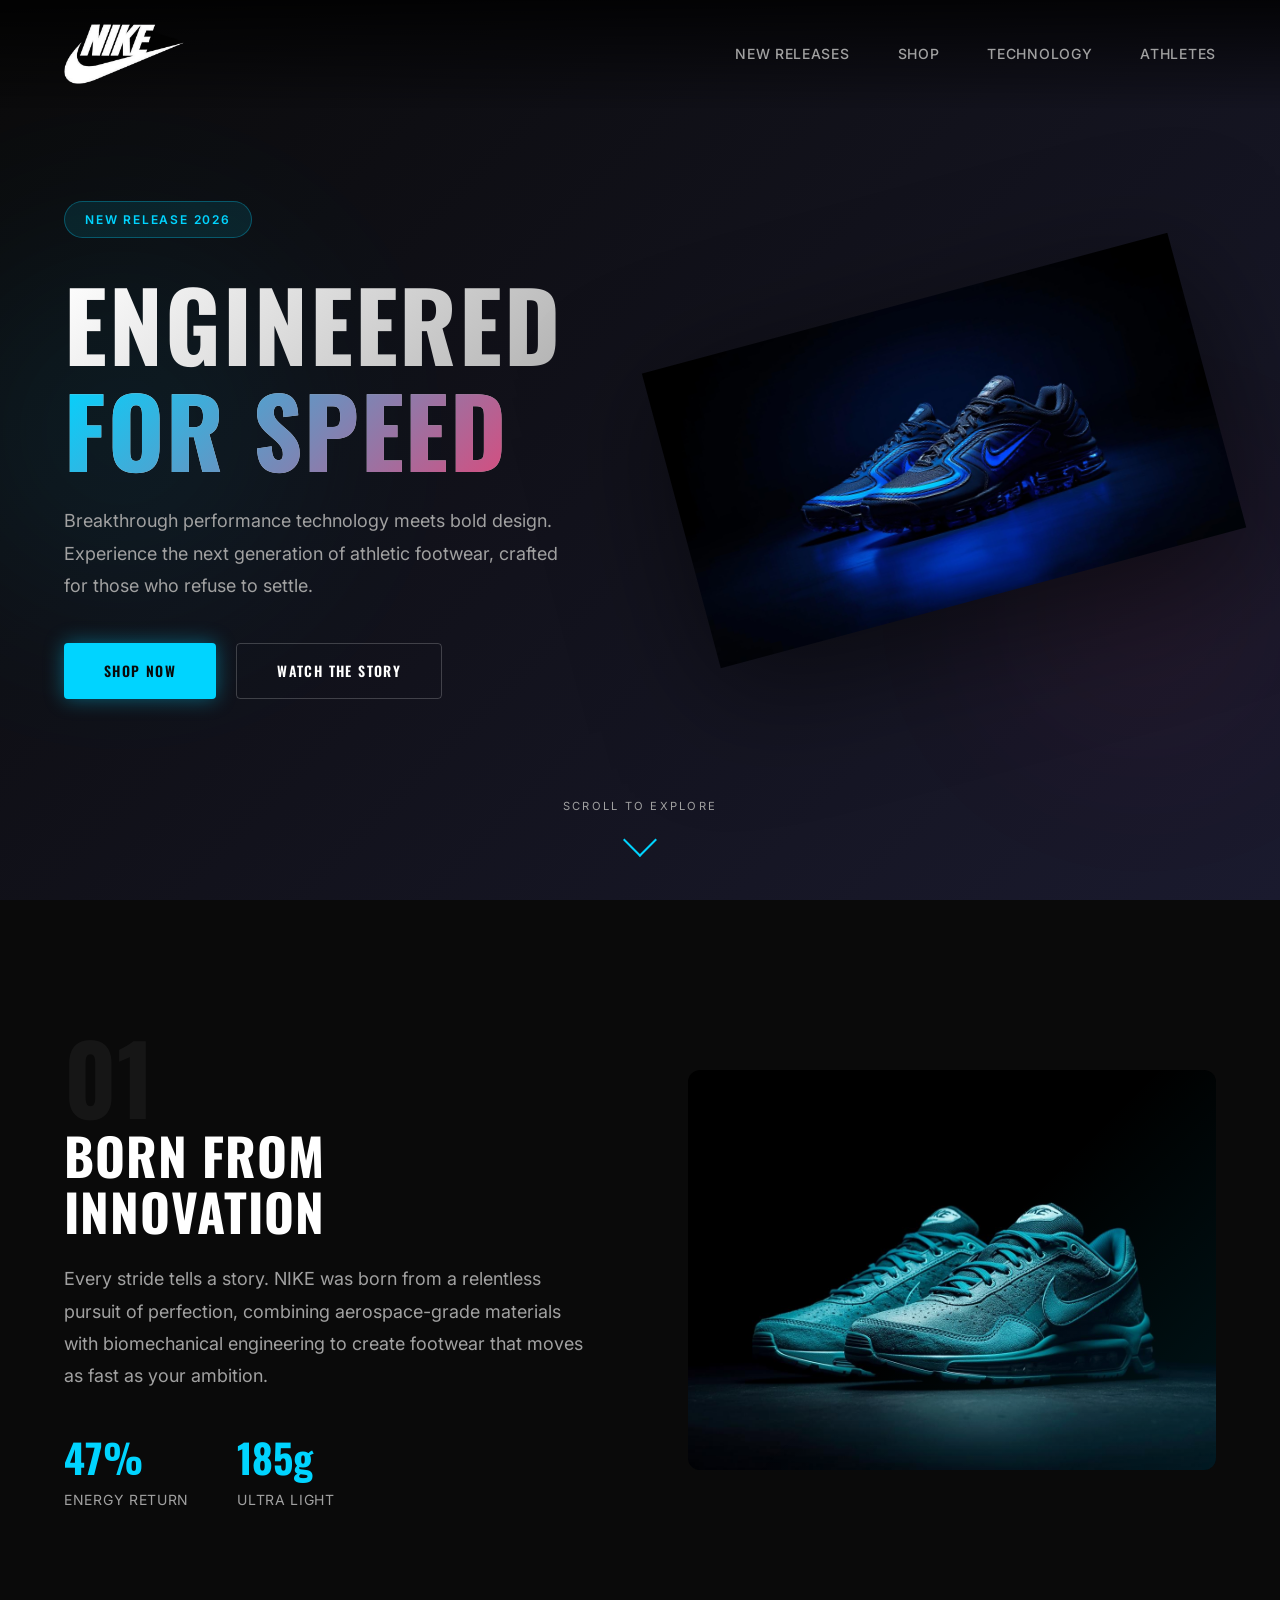
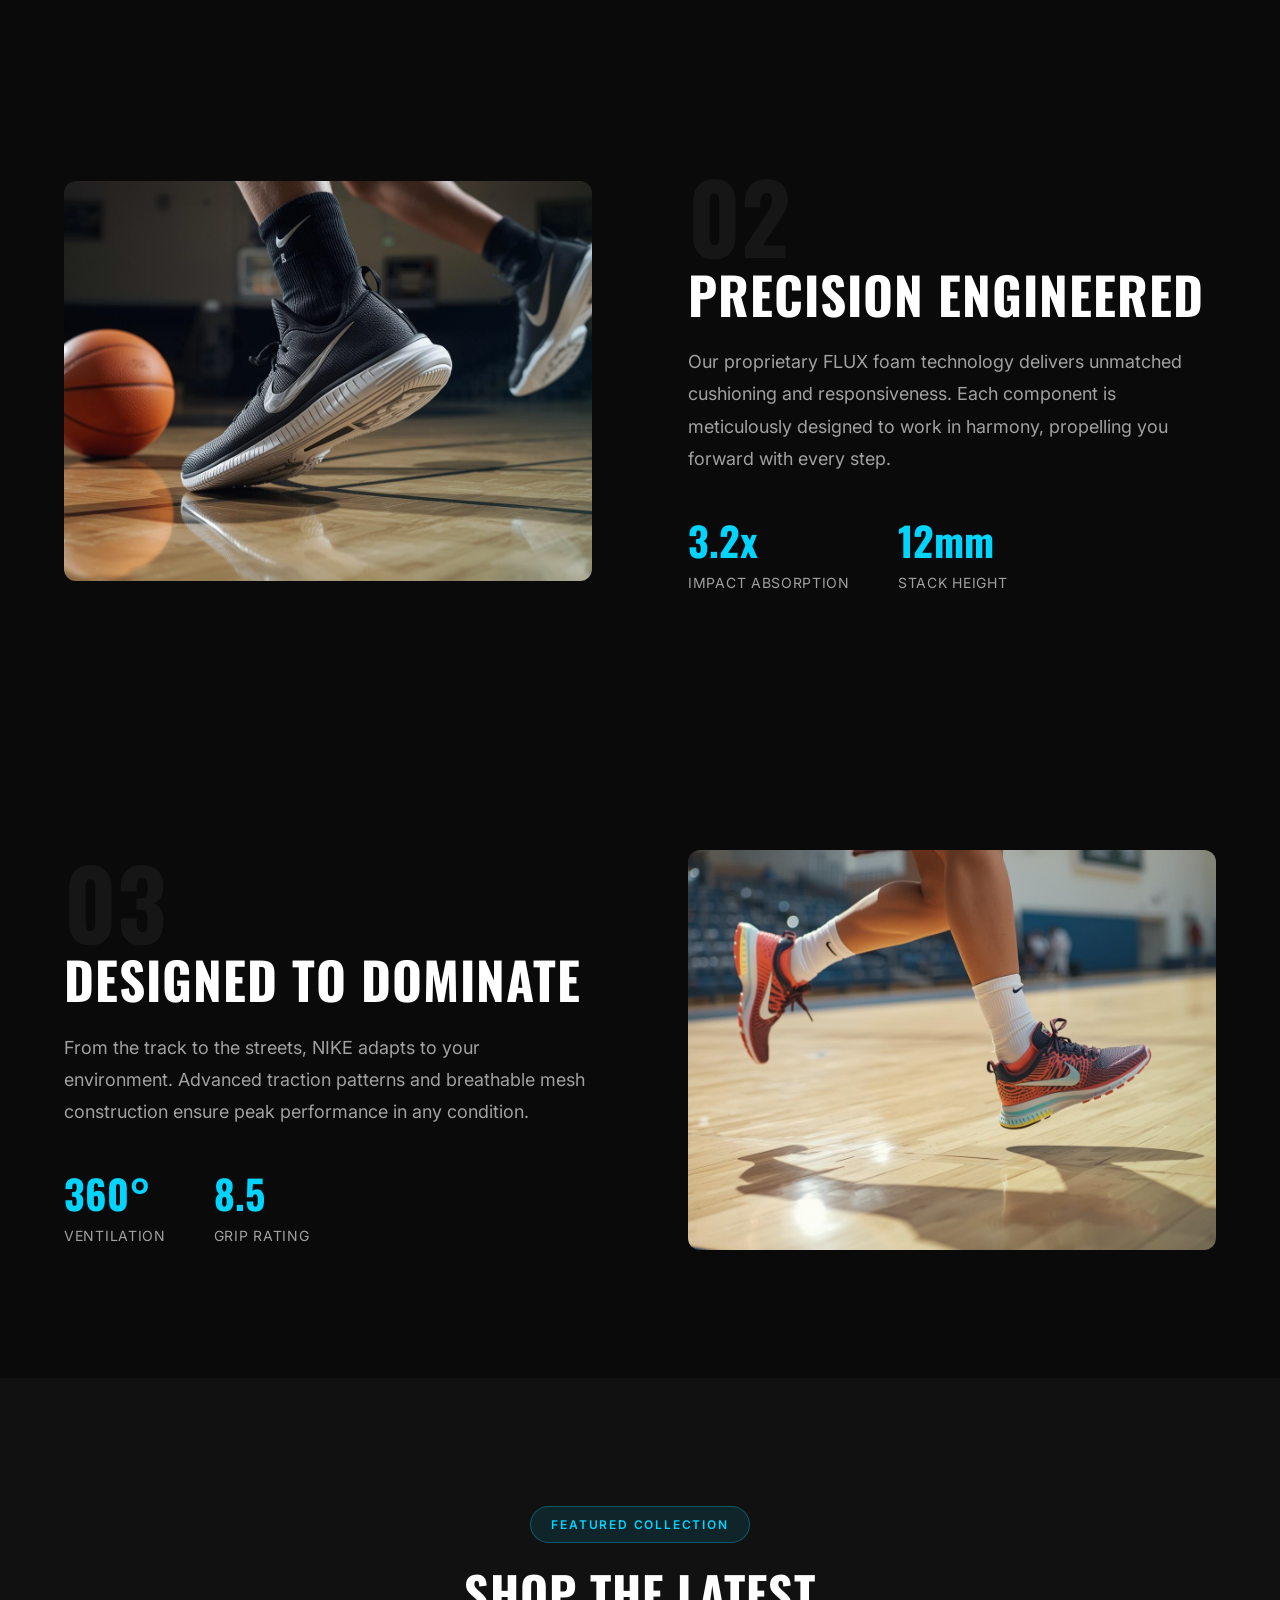
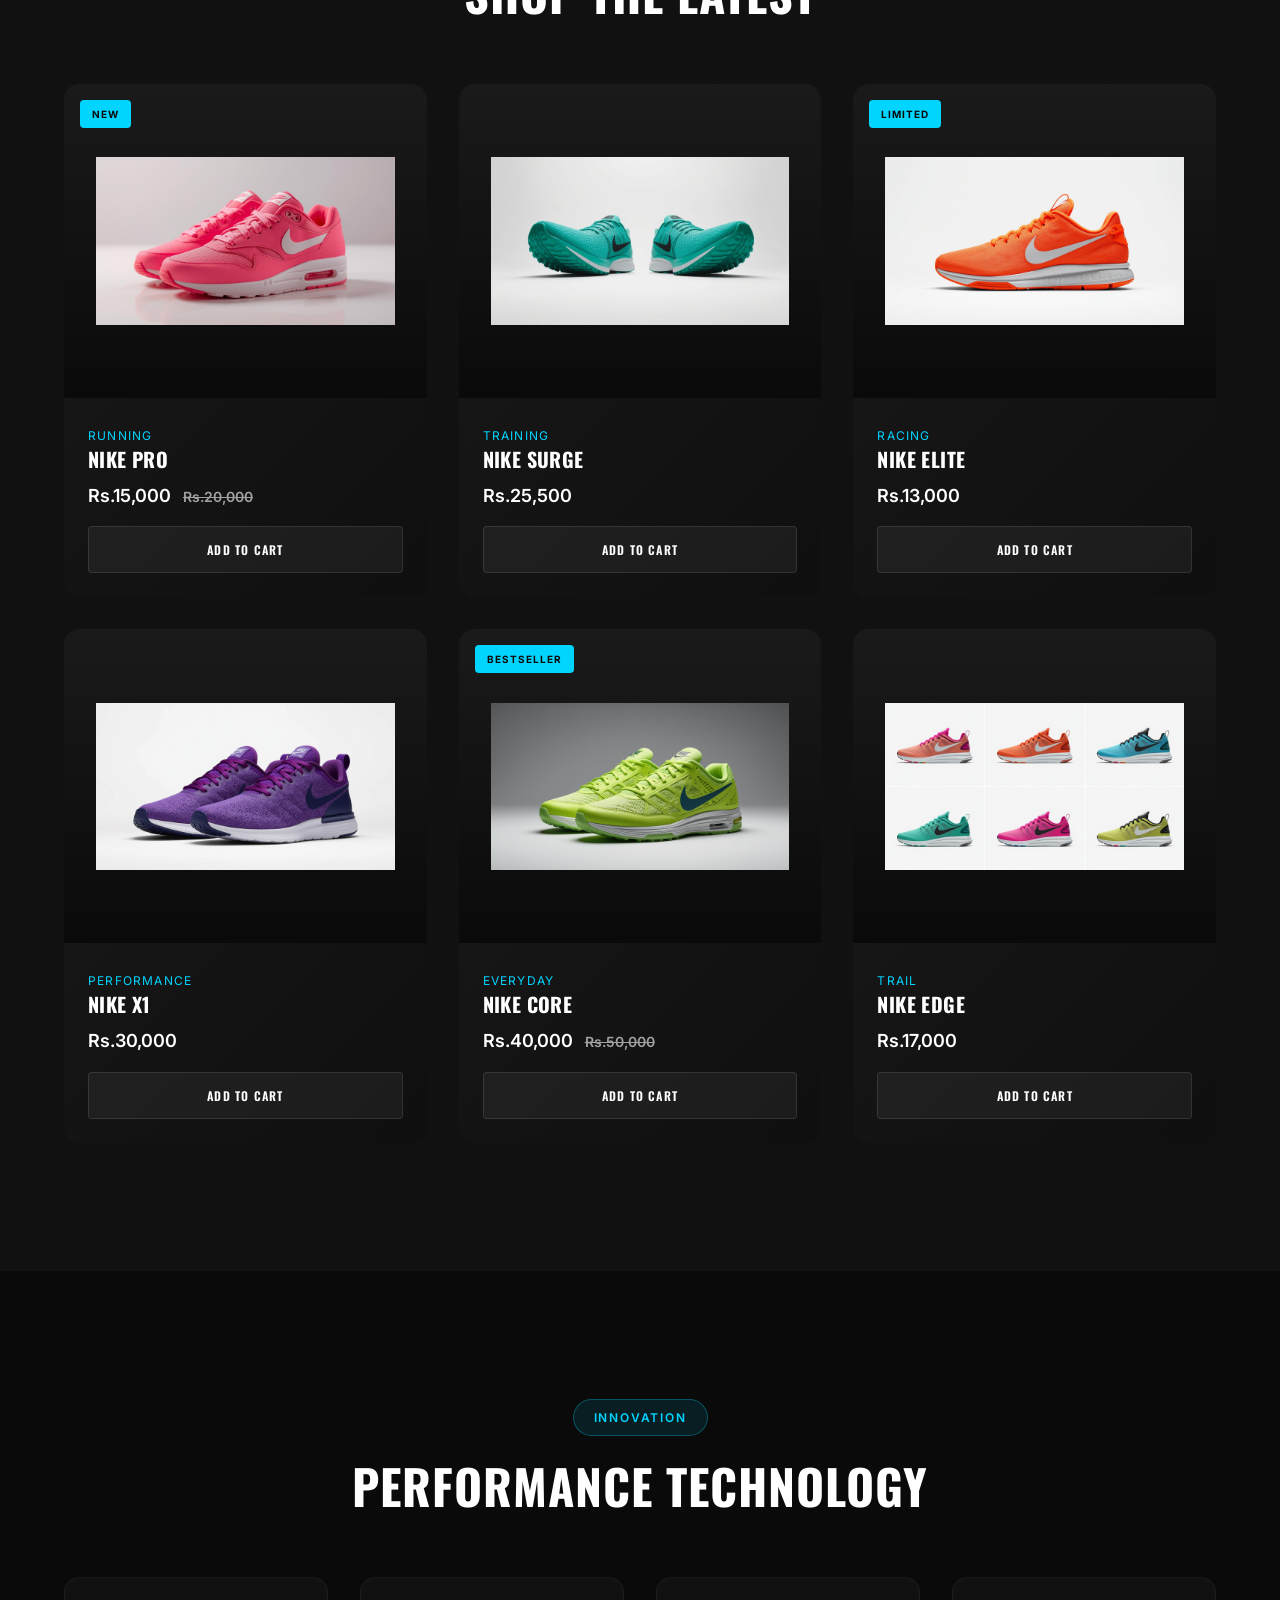
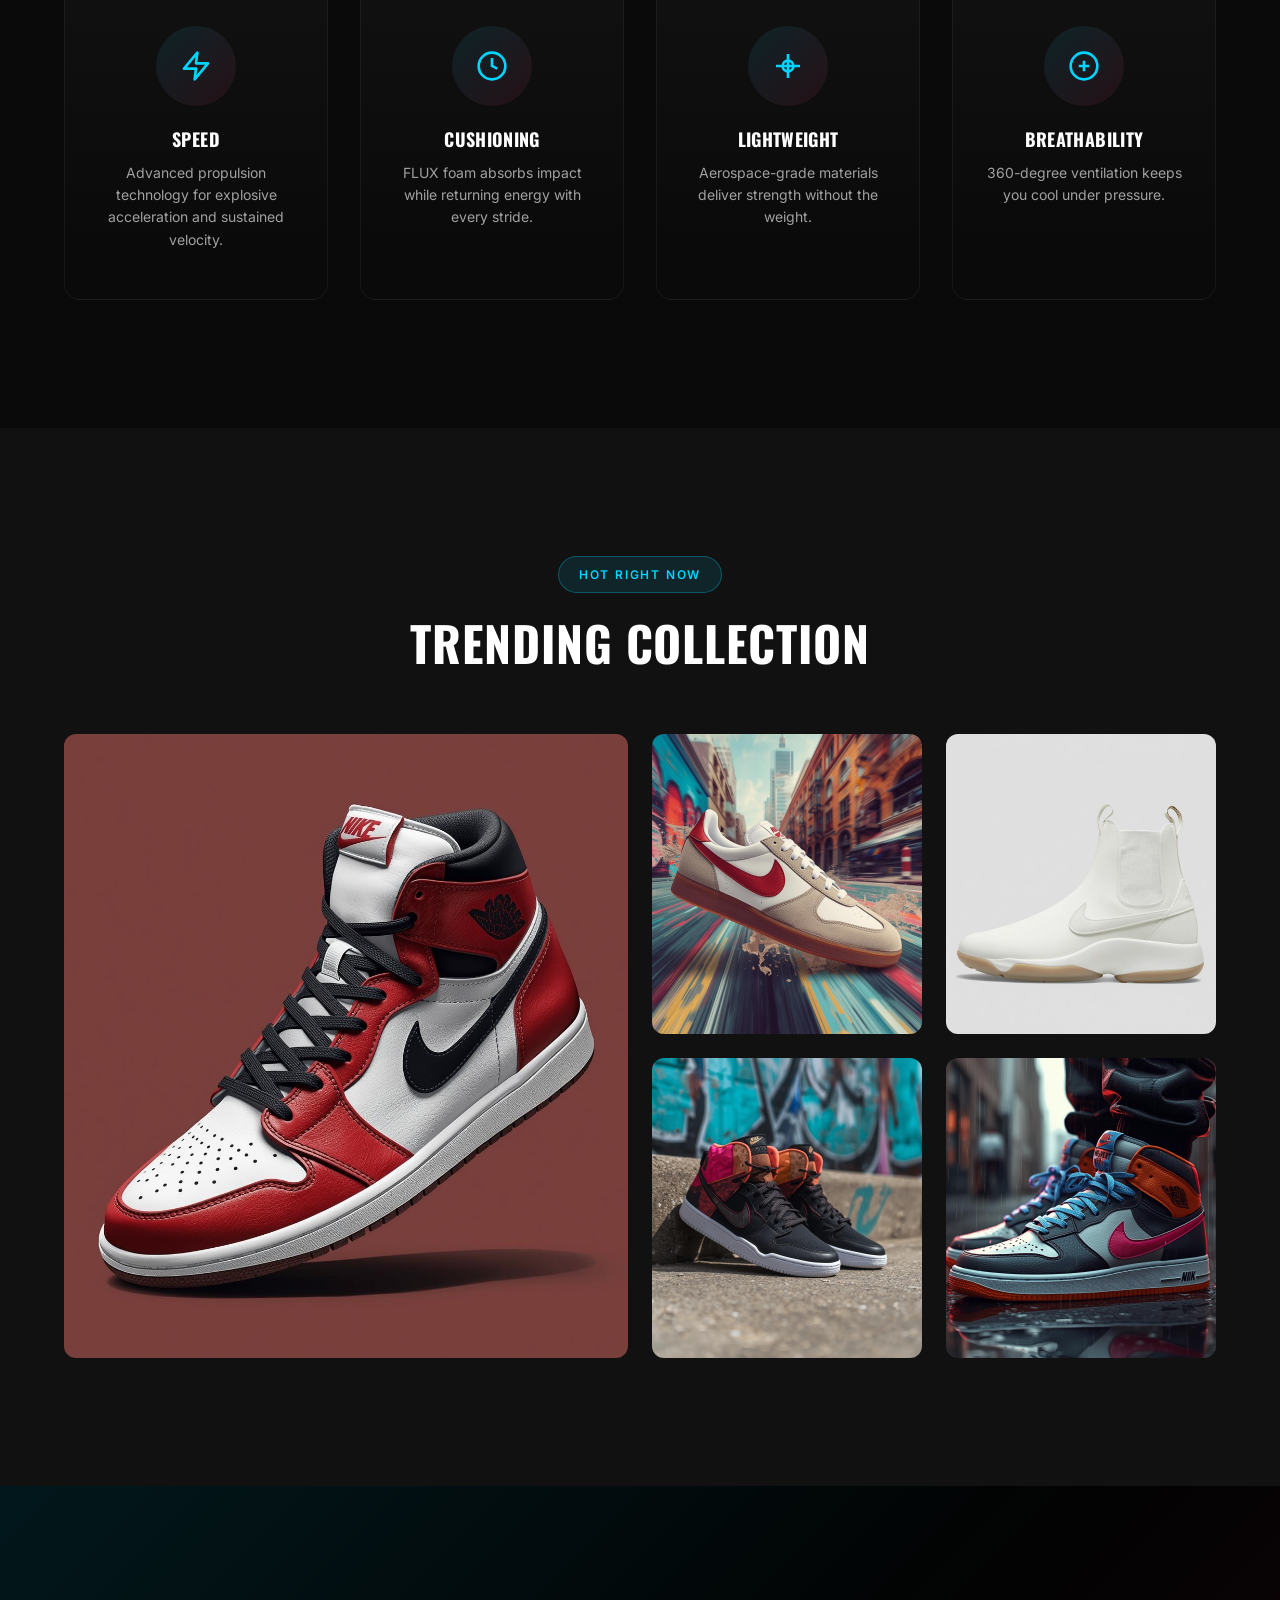
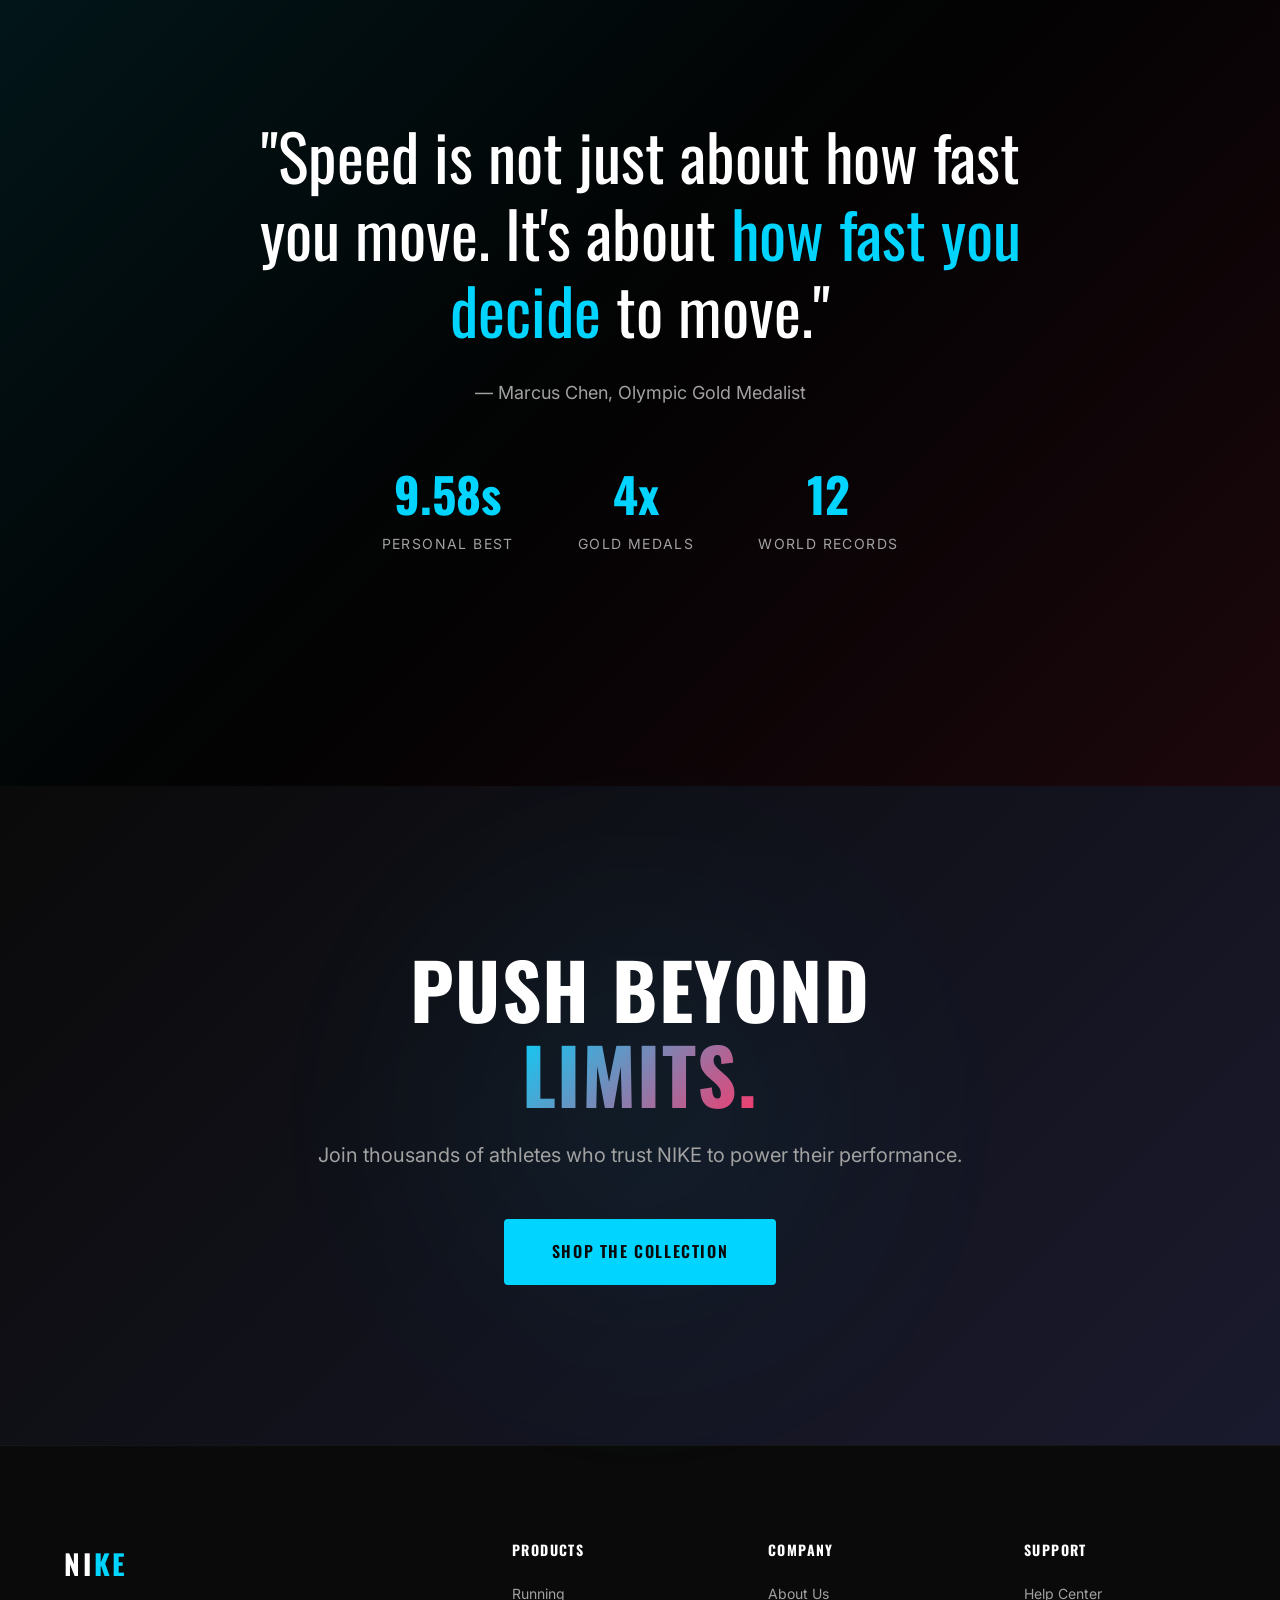
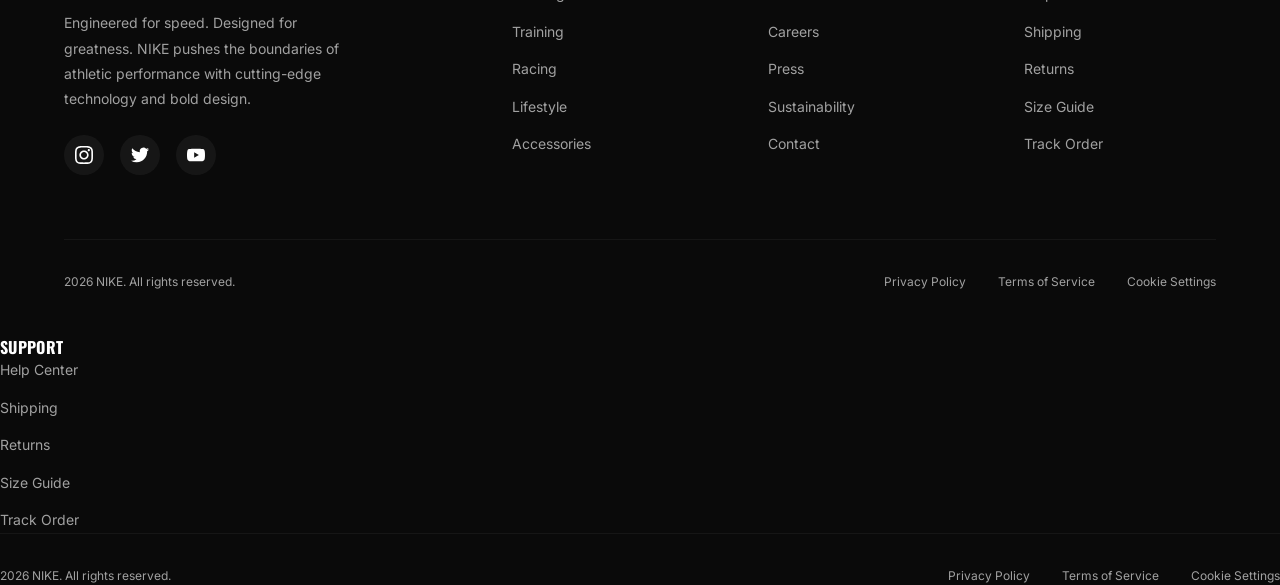
==== commit 448a672a: "Update index.html" ====
--- a/index.html
+++ b/index.html
@@ -18,7 +18,7 @@
       <li><a href="#" class="navbar__link">New Releases</a></li>
       <li><a href="#products" class="navbar__link">Shop</a></li>
       <li><a href="#performance" class="navbar__link">Technology</a></li>
-      <li><a href="#athelete" class="navbar__link">Athletes</a></li>
+      <li><a href="#athlete" class="navbar__link">Athletes</a></li>
     </ul>
   </nav>
 
@@ -137,7 +137,7 @@
       <article class="product-card">
         <div class="product-card__image">
           <span class="product-card__badge">New</span>
-          <img src="images/Img5.jpg" alt="NIKE Pro">
+          <img src="images/Img5.jpg" alt="NIKE Pro Running Shoes">
         </div>
         <div class="product-card__content">
           <span class="product-card__category">Running</span>
@@ -393,5 +393,24 @@
       </div>
     </div>
   </footer>
+  <h4>Support</h4>
+        <ul class="footer__links">
+          <li><a href="#" class="footer__link">Help Center</a></li>
+          <li><a href="#" class="footer__link">Shipping</a></li>
+          <li><a href="#" class="footer__link">Returns</a></li>
+          <li><a href="#" class="footer__link">Size Guide</a></li>
+          <li><a href="#" class="footer__link">Track Order</a></li>
+        </ul>
+      </div>
+    </div>
+    <div class="footer__bottom">
+      <p class="footer__copyright">2026 NIKE. All rights reserved.</p>
+      <div class="footer__legal">
+        <a href="#">Privacy Policy</a>
+        <a href="#">Terms of Service</a>
+        <a href="#">Cookie Settings</a>
+      </div>
+    </div>
+  </footer>
 </body>
 </html>
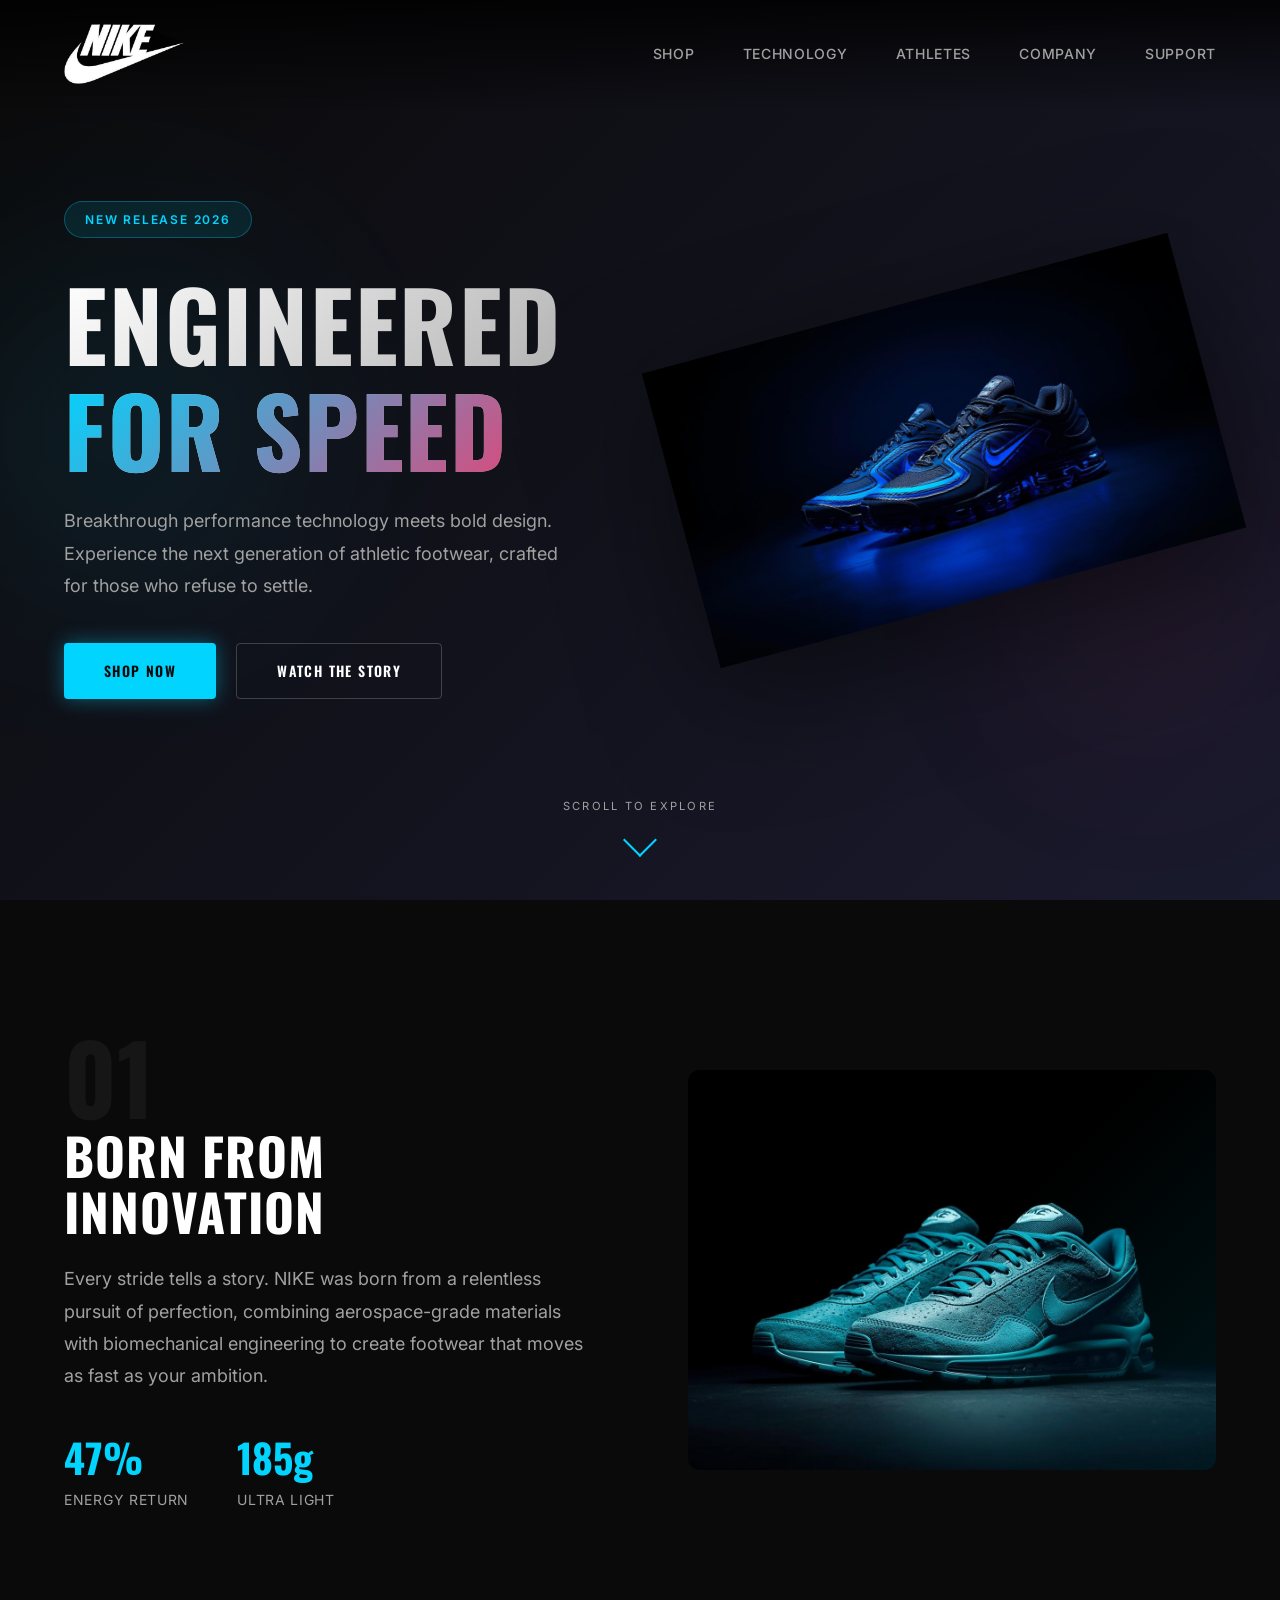
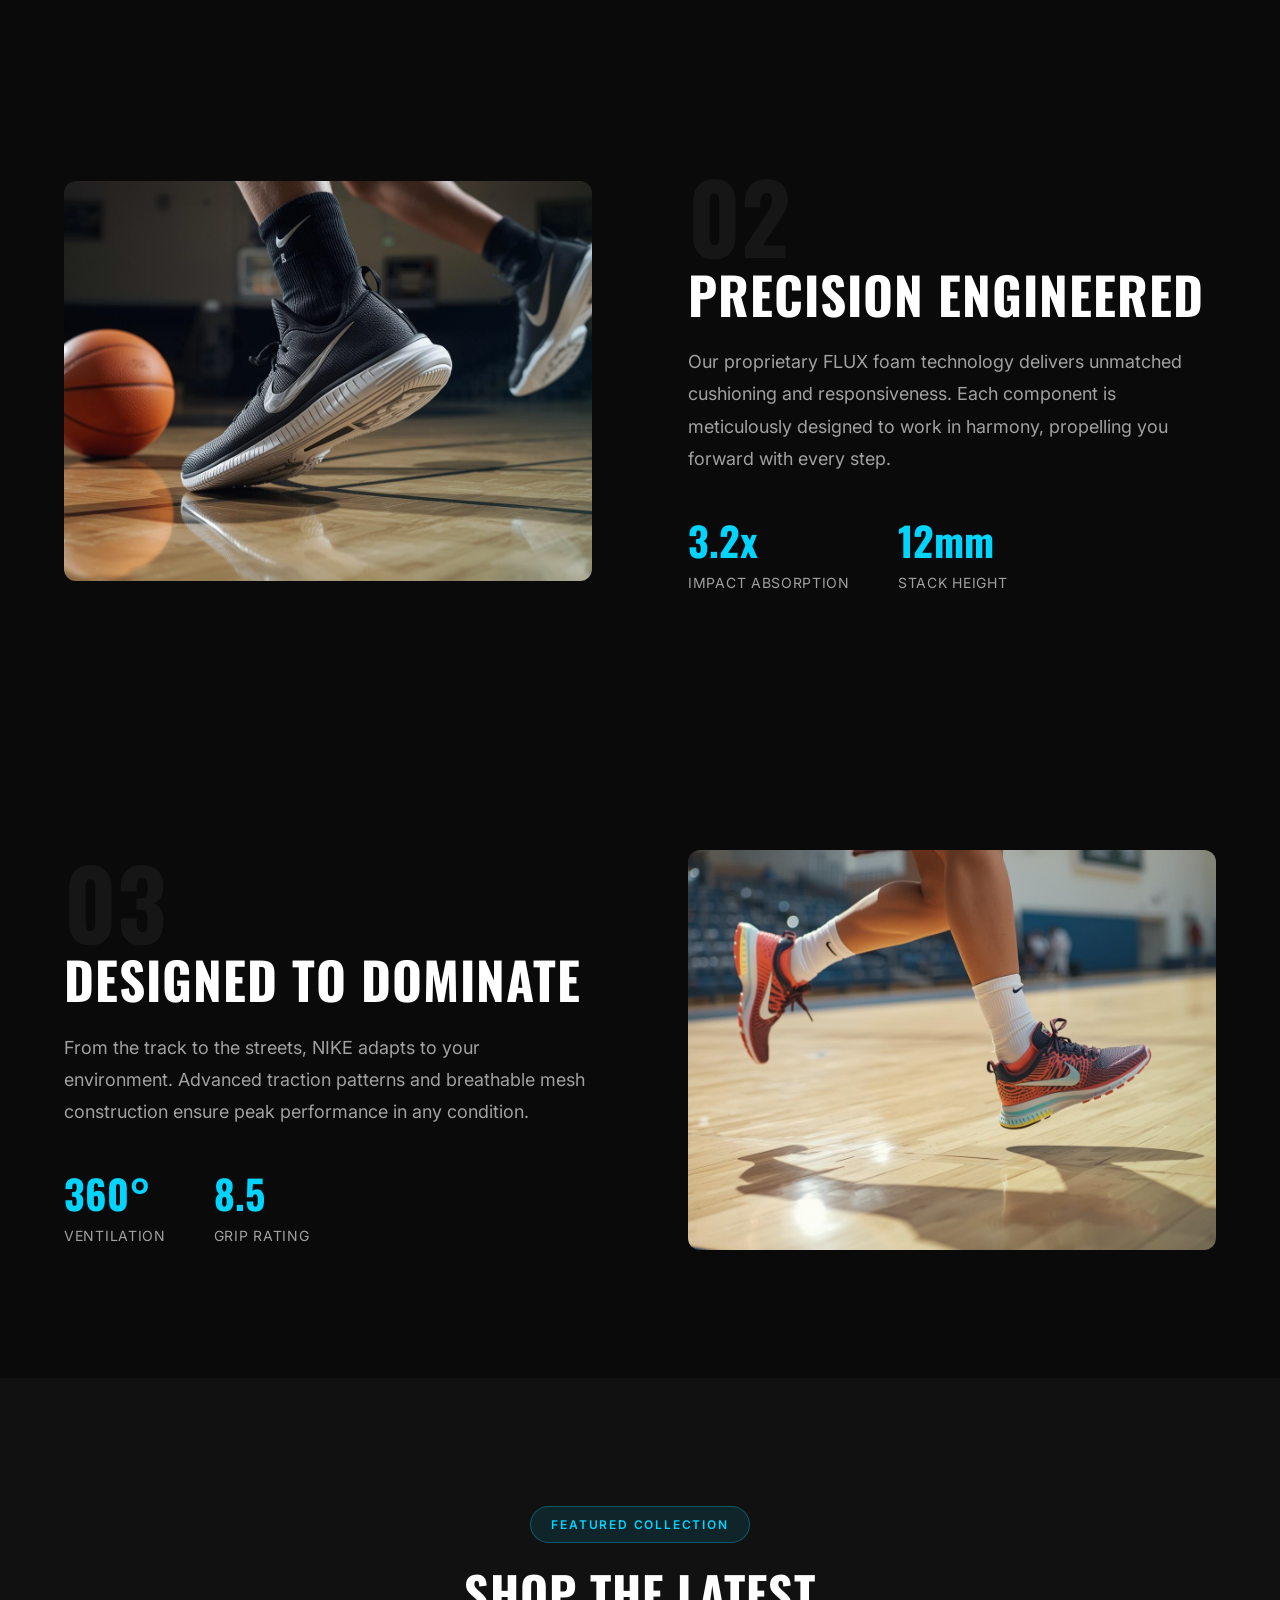
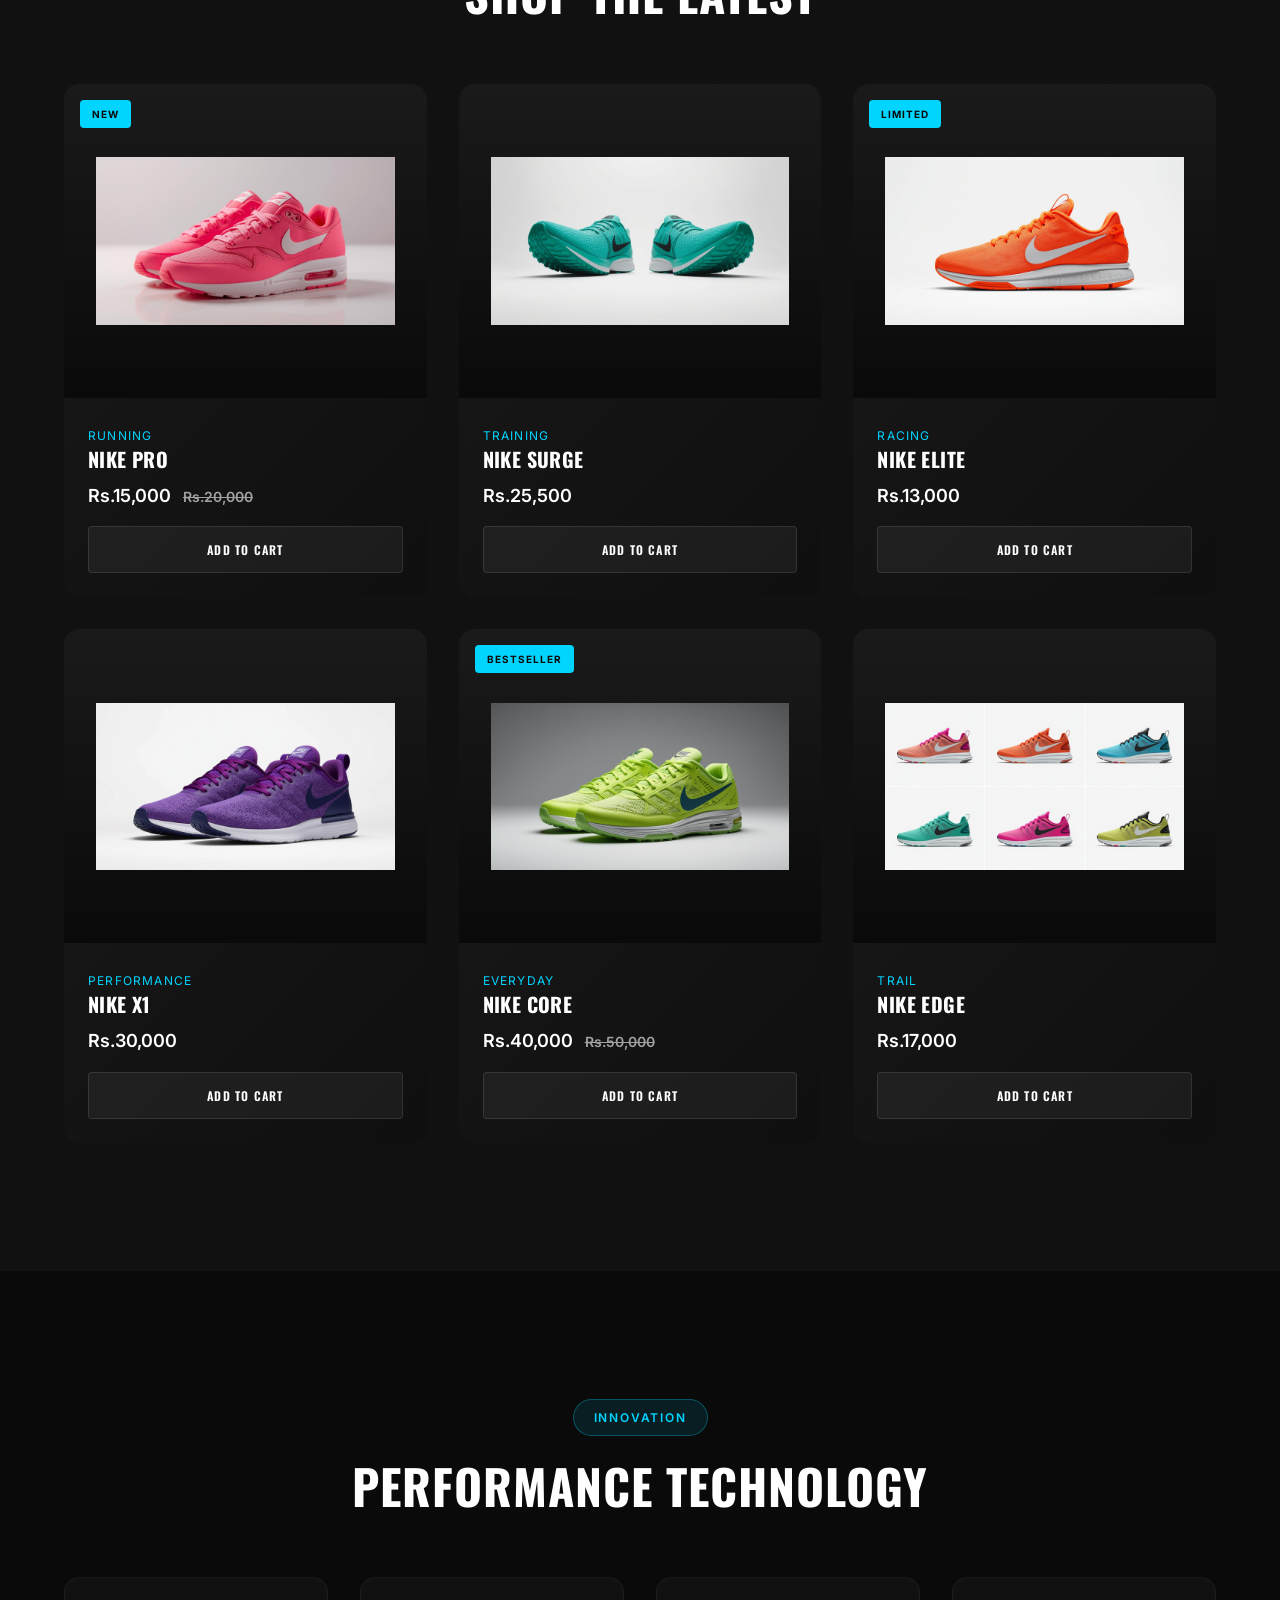
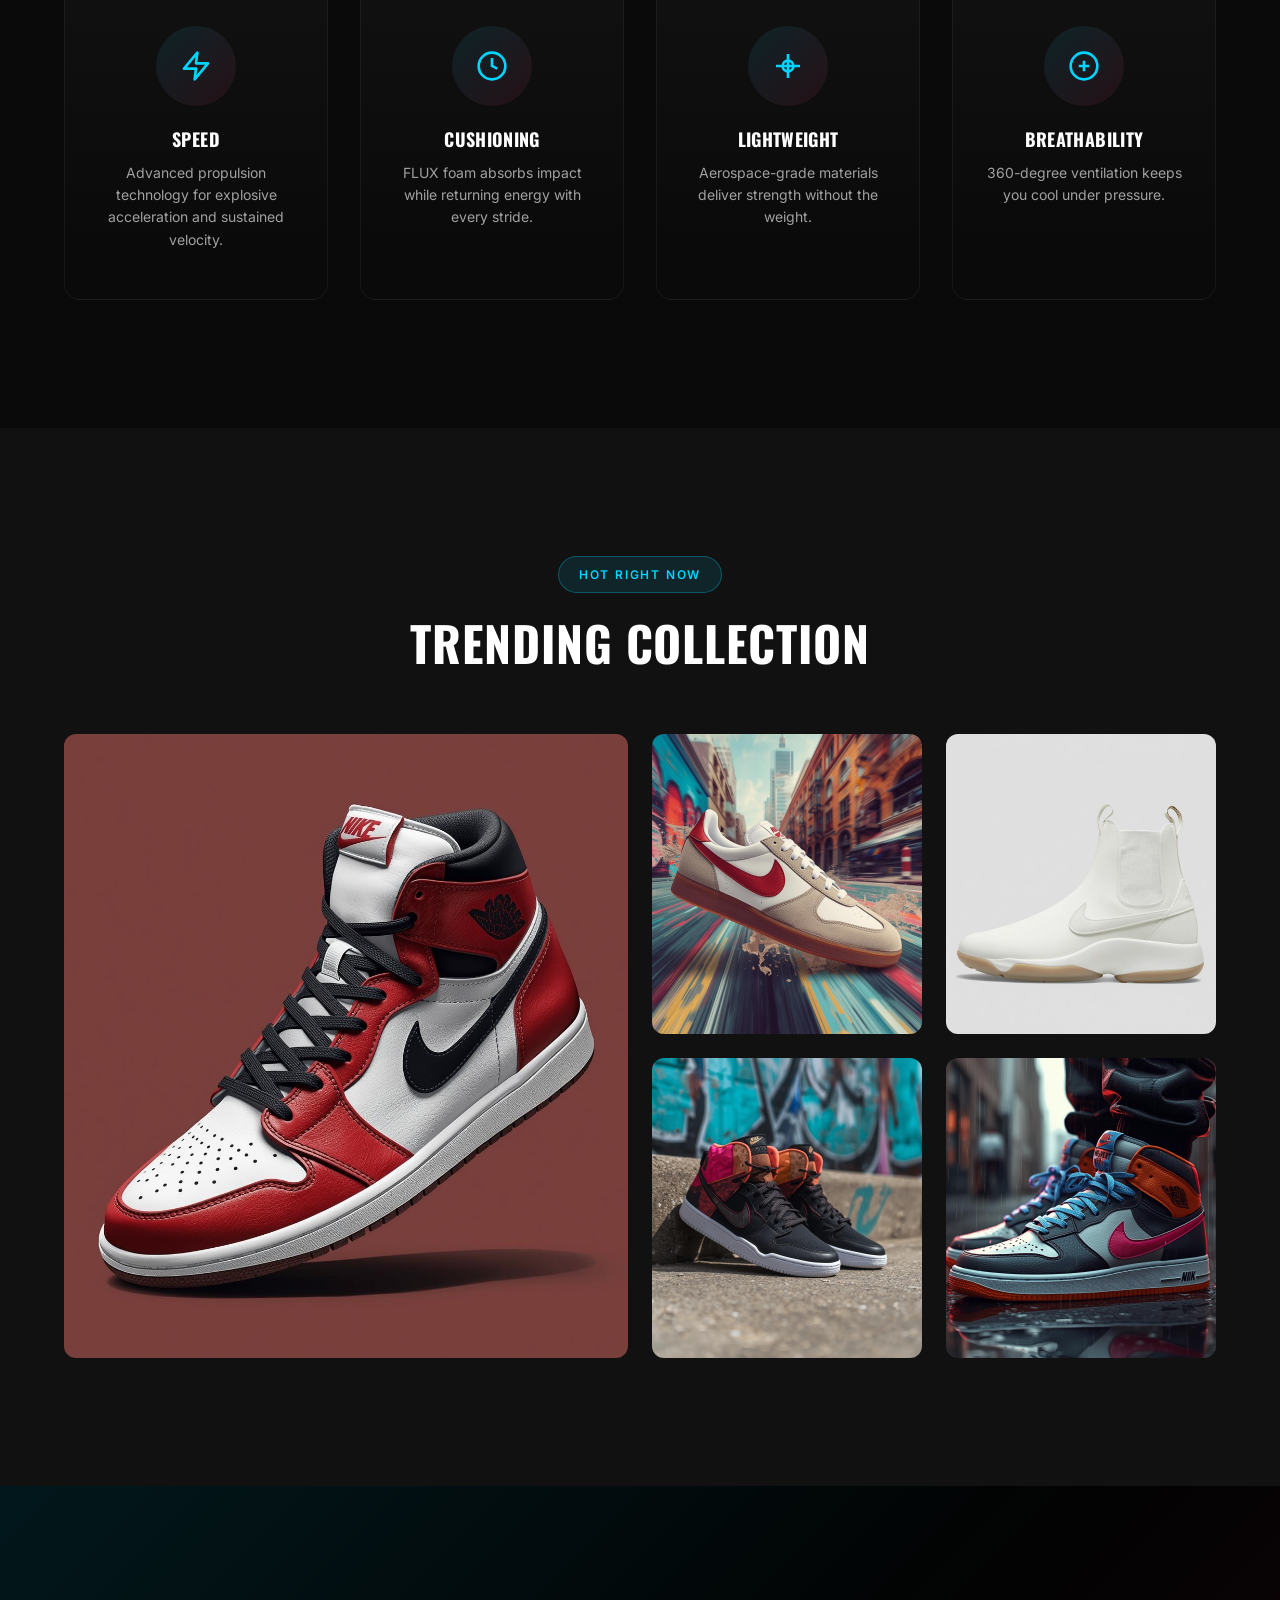
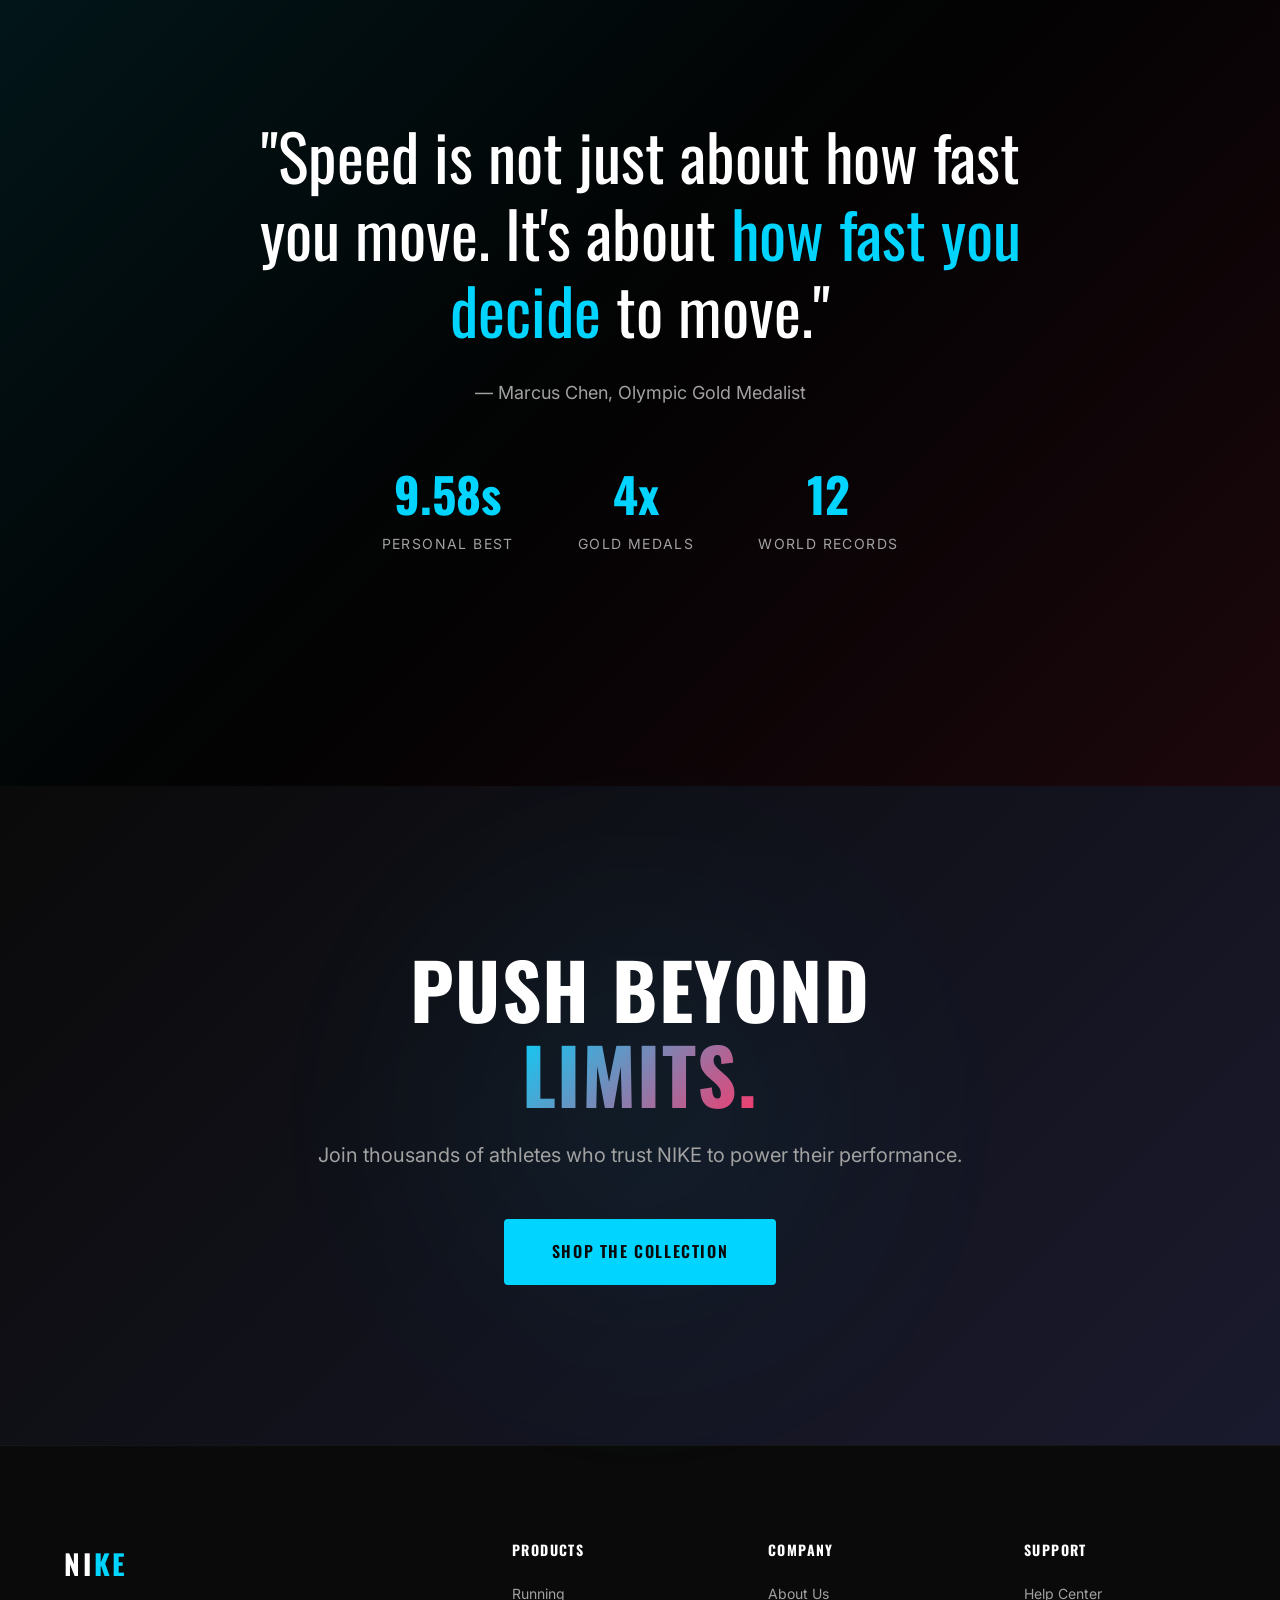
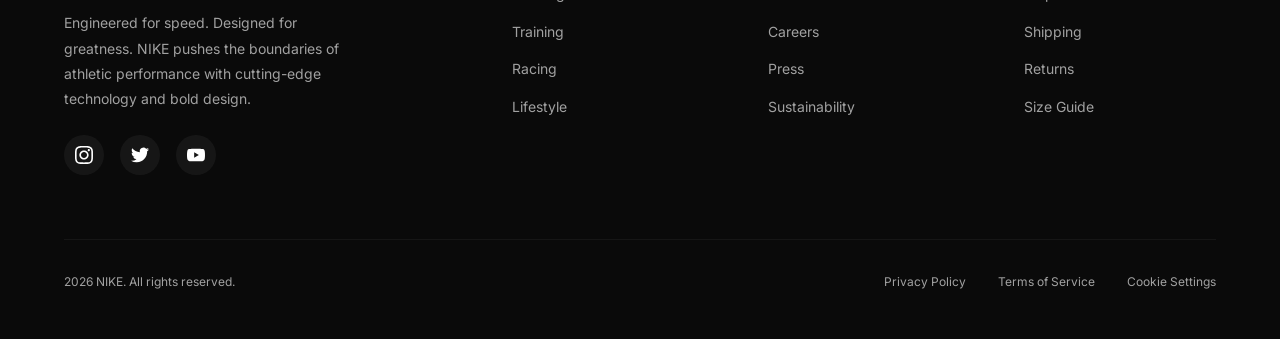
==== commit a4f7f8ee: "Update navbar structure for improved navigation UX Simplified the navbar by reducing options to Shop" ====
--- a/index.html
+++ b/index.html
@@ -12,15 +12,18 @@
 </head>
 <body>
   <!-- Navigation -->
-  <nav class="navbar">
-      <img src="images/Img0.png" height="120" width="120"> 
-    <ul class="navbar__links">
-      <li><a href="#" class="navbar__link">New Releases</a></li>
-      <li><a href="#products" class="navbar__link">Shop</a></li>
-      <li><a href="#performance" class="navbar__link">Technology</a></li>
-      <li><a href="#athlete" class="navbar__link">Athletes</a></li>
-    </ul>
-  </nav>
+<nav class="navbar">
+  <img src="images/Img0.png" height="120" width="120"> 
+  <ul class="navbar__links">
+    <li><a href="#products" class="navbar__link">Shop</a></li>
+    <li><a href="#performance" class="navbar__link">Technology</a></li>
+    <li><a href="#athlete" class="navbar__link">Athletes</a></li>
+    <li><a href="pages/about.html" class="navbar__link">Company</a></li>
+    <li><a href="pages/help.html" class="navbar__link">Support</a></li>
+  </ul>
+</nav>
+      
+     
 
   <!-- Hero Section -->
   <section class="hero">
@@ -356,31 +359,29 @@
       <div class="footer__column">
         <h4>Products</h4>
         <ul class="footer__links">
-          <li><a href="#" class="footer__link">Running</a></li>
-          <li><a href="#" class="footer__link">Training</a></li>
-          <li><a href="#" class="footer__link">Racing</a></li>
-          <li><a href="#" class="footer__link">Lifestyle</a></li>
-          <li><a href="#" class="footer__link">Accessories</a></li>
+          <li><a href="pages/running.html" class="footer__link">Running</a></li>
+          <li><a href="pages/training.html" class="footer__link">Training</a></li>
+          <li><a href="pages/racing.html" class="footer__link">Racing</a></li>
+          <li><a href="pages/lifestyle.html" class="footer__link">Lifestyle</a></li>
         </ul>
       </div>
       <div class="footer__column">
         <h4>Company</h4>
         <ul class="footer__links">
-          <li><a href="#" class="footer__link">About Us</a></li>
-          <li><a href="#" class="footer__link">Careers</a></li>
-          <li><a href="#" class="footer__link">Press</a></li>
-          <li><a href="#" class="footer__link">Sustainability</a></li>
-          <li><a href="#" class="footer__link">Contact</a></li>
+          <li><a href="pages/about.html" class="footer__link">About Us</a></li>
+          <li><a href="pages/careers.html" class="footer__link">Careers</a></li>
+          <li><a href="pages/press.html" class="footer__link">Press</a></li>
+          <li><a href="pages/sustainability.html" class="footer__link">Sustainability</a></li>
         </ul>
       </div>
       <div class="footer__column">
         <h4>Support</h4>
         <ul class="footer__links">
-          <li><a href="#" class="footer__link">Help Center</a></li>
-          <li><a href="#" class="footer__link">Shipping</a></li>
-          <li><a href="#" class="footer__link">Returns</a></li>
-          <li><a href="#" class="footer__link">Size Guide</a></li>
-          <li><a href="#" class="footer__link">Track Order</a></li>
+          <li><a href="pages/help.html" class="footer__link">Help Center</a></li>
+          <li><a href="pages/shipping.html" class="footer__link">Shipping</a></li>
+          <li><a href="pages/returns.html" class="footer__link">Returns</a></li>
+          <li><a href="pages/size-guide.html" class="footer__link">Size Guide</a></li>
+
         </ul>
       </div>
     </div>
@@ -393,24 +394,5 @@
       </div>
     </div>
   </footer>
-  <h4>Support</h4>
-        <ul class="footer__links">
-          <li><a href="#" class="footer__link">Help Center</a></li>
-          <li><a href="#" class="footer__link">Shipping</a></li>
-          <li><a href="#" class="footer__link">Returns</a></li>
-          <li><a href="#" class="footer__link">Size Guide</a></li>
-          <li><a href="#" class="footer__link">Track Order</a></li>
-        </ul>
-      </div>
-    </div>
-    <div class="footer__bottom">
-      <p class="footer__copyright">2026 NIKE. All rights reserved.</p>
-      <div class="footer__legal">
-        <a href="#">Privacy Policy</a>
-        <a href="#">Terms of Service</a>
-        <a href="#">Cookie Settings</a>
-      </div>
-    </div>
-  </footer>
 </body>
 </html>
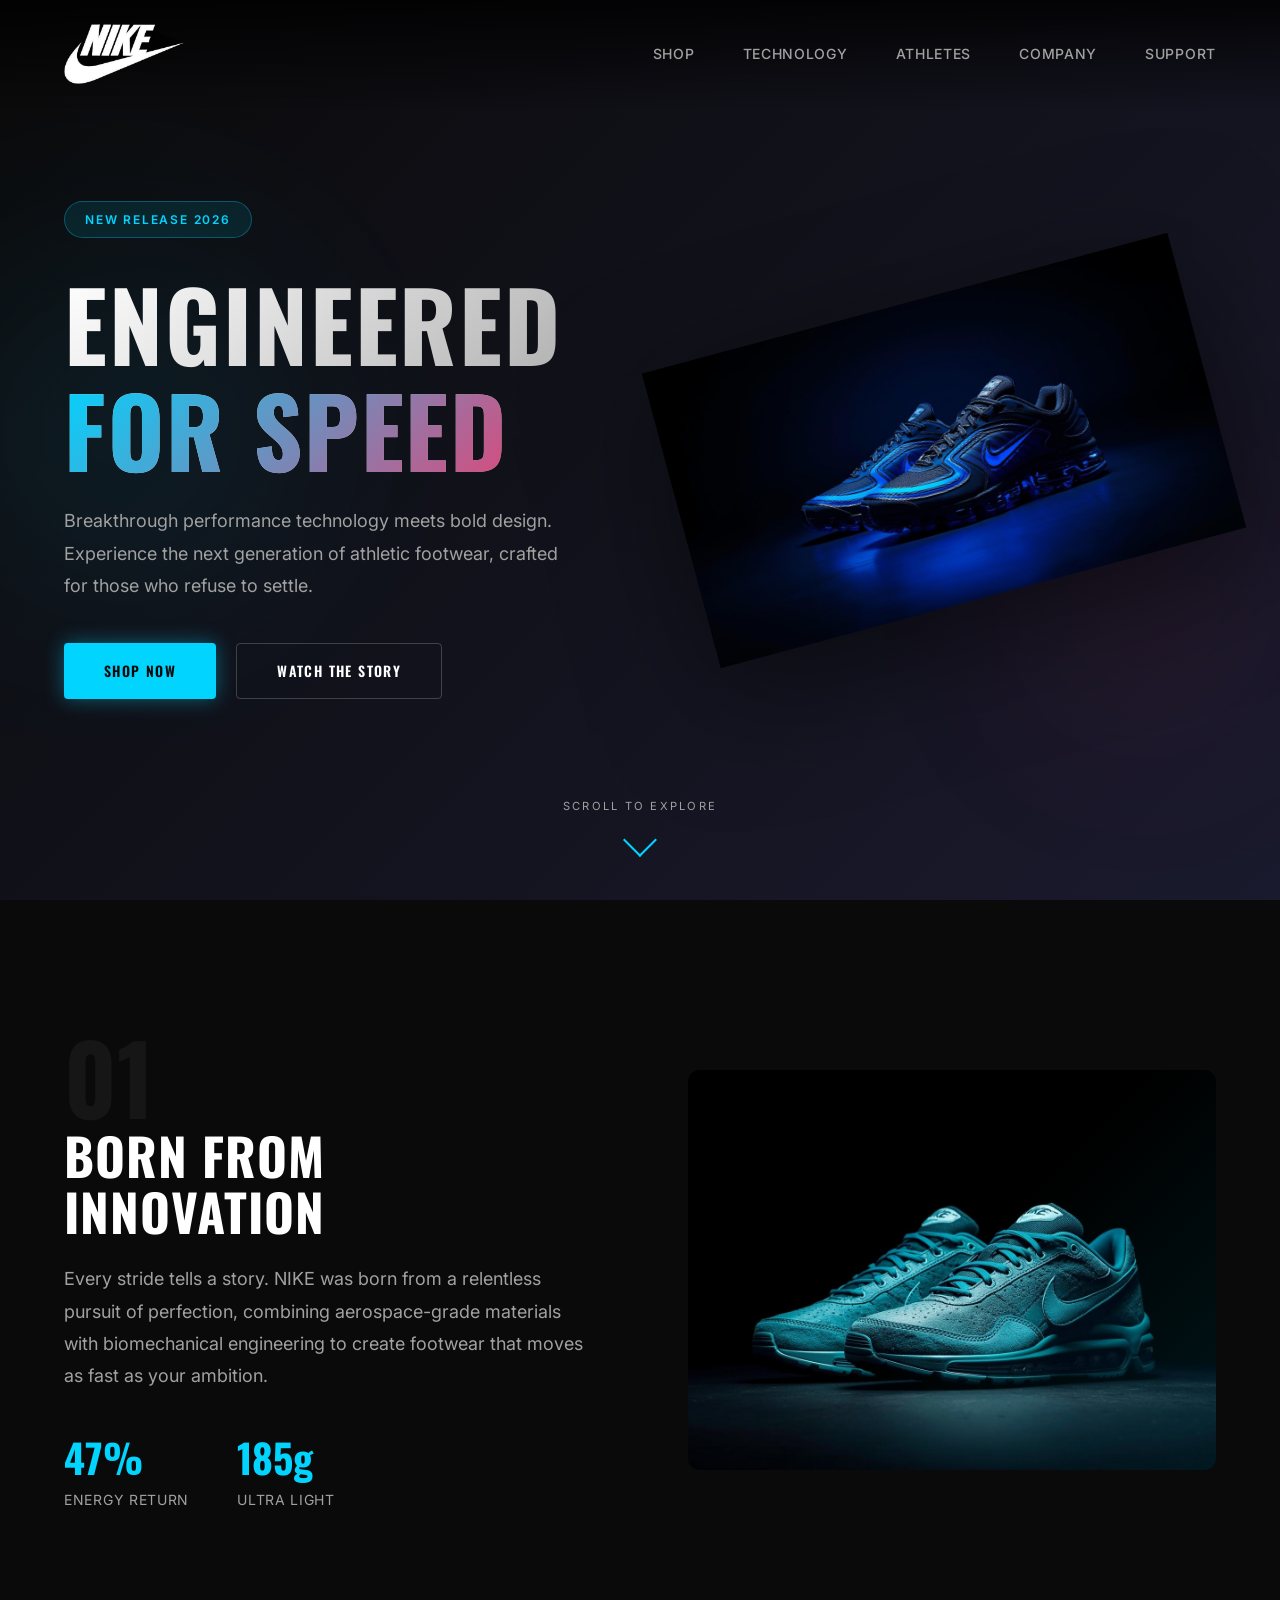
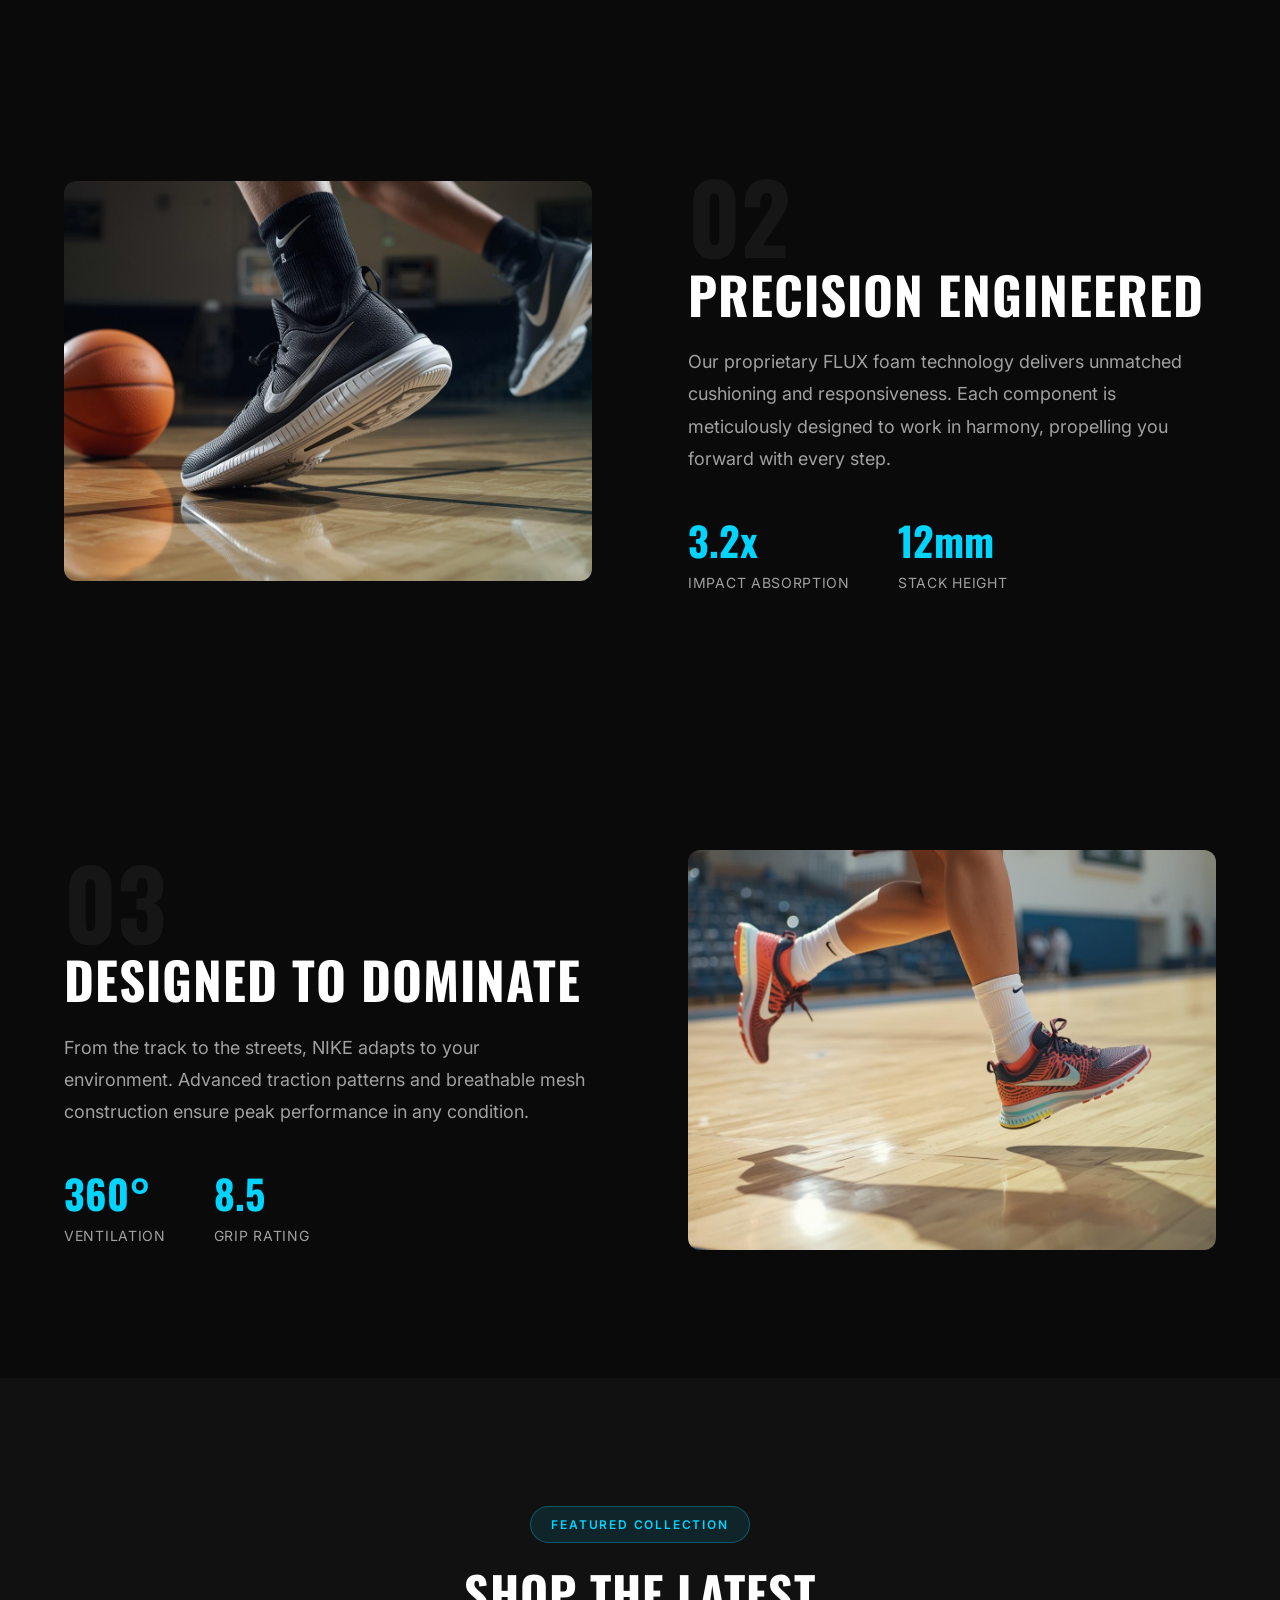
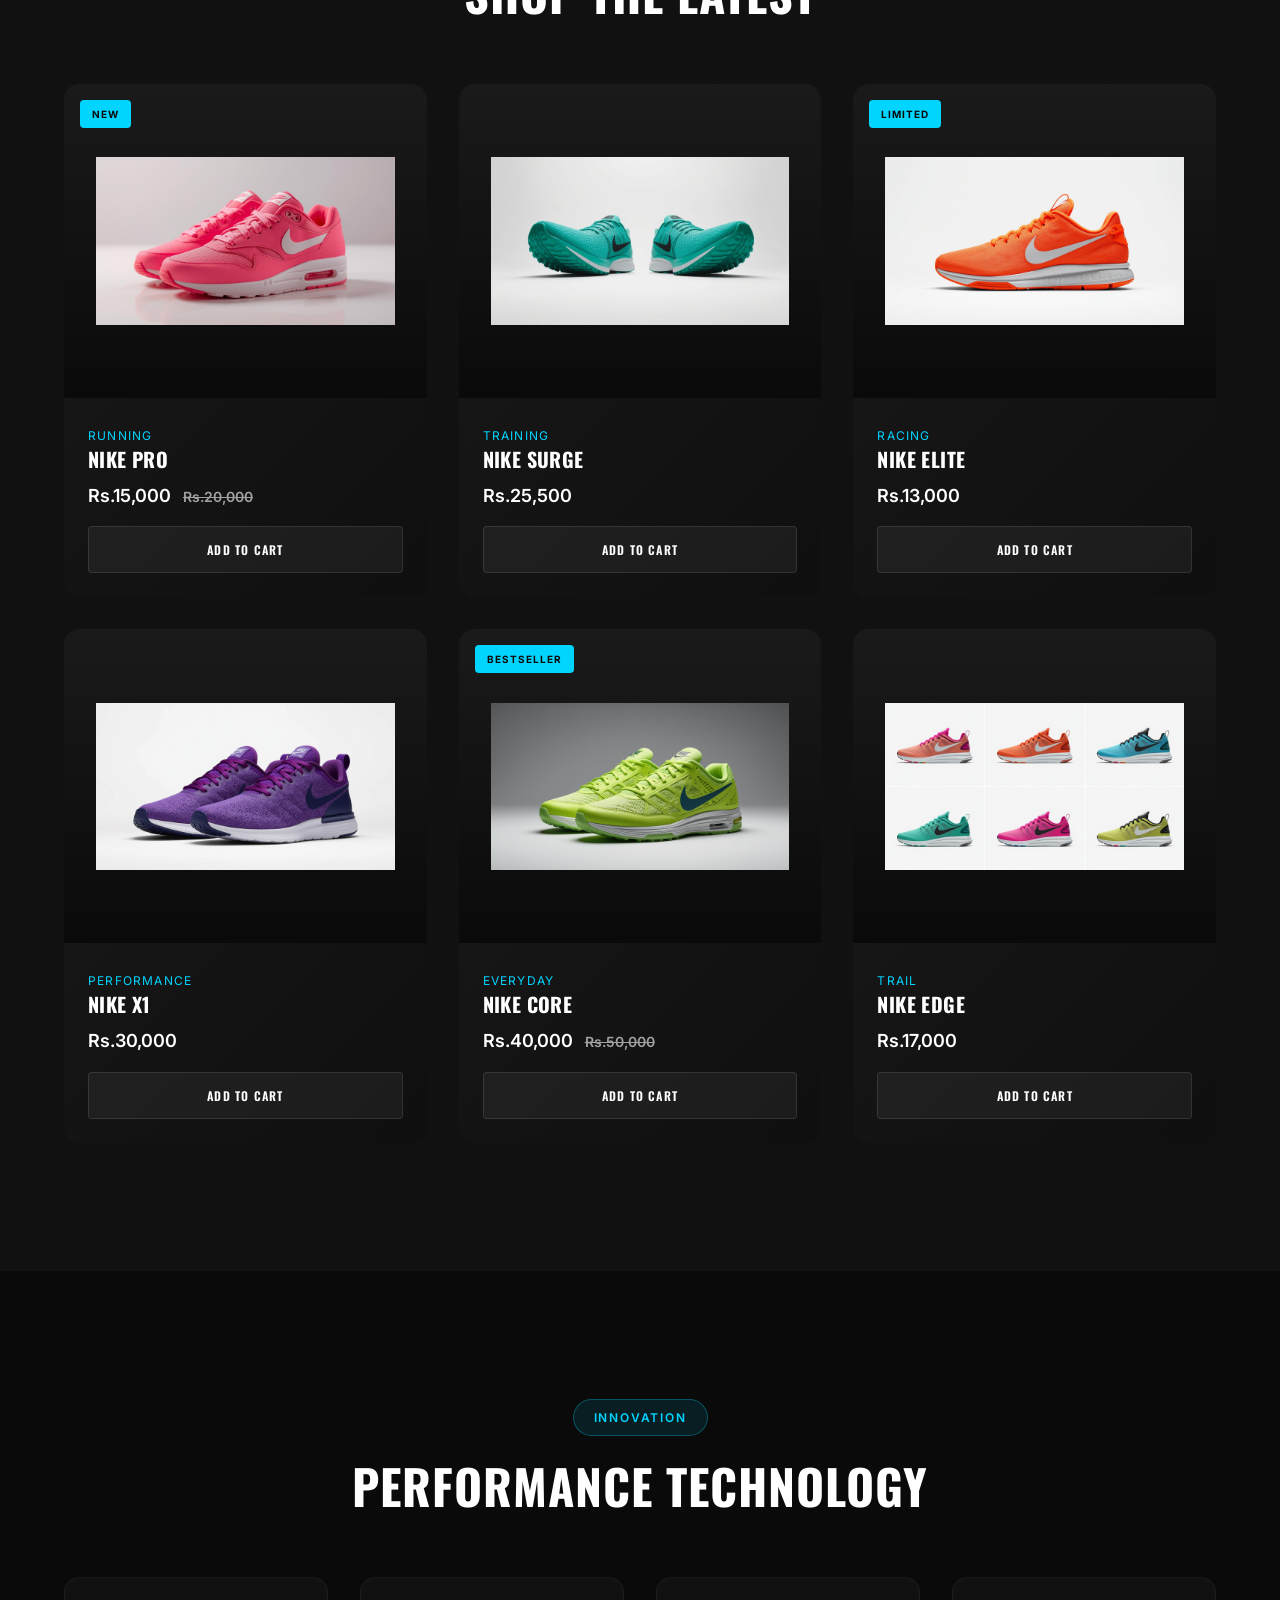
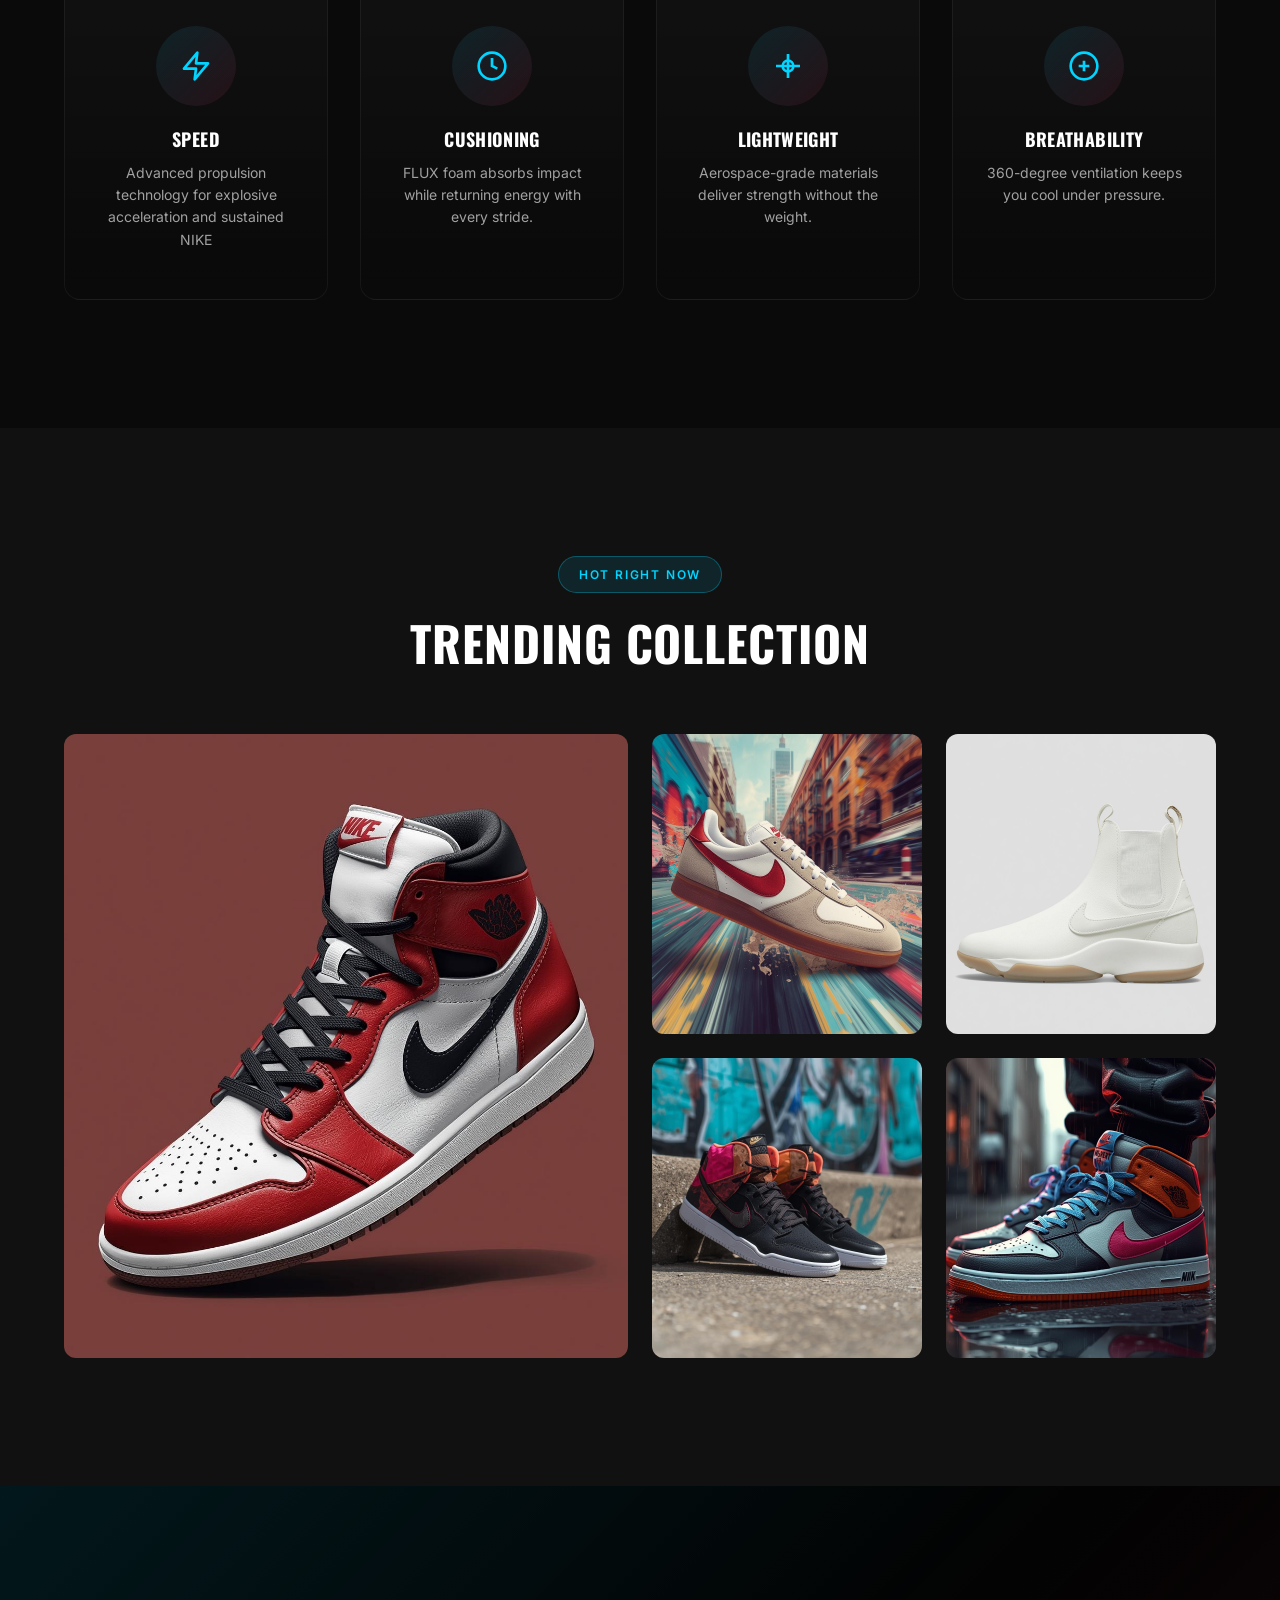
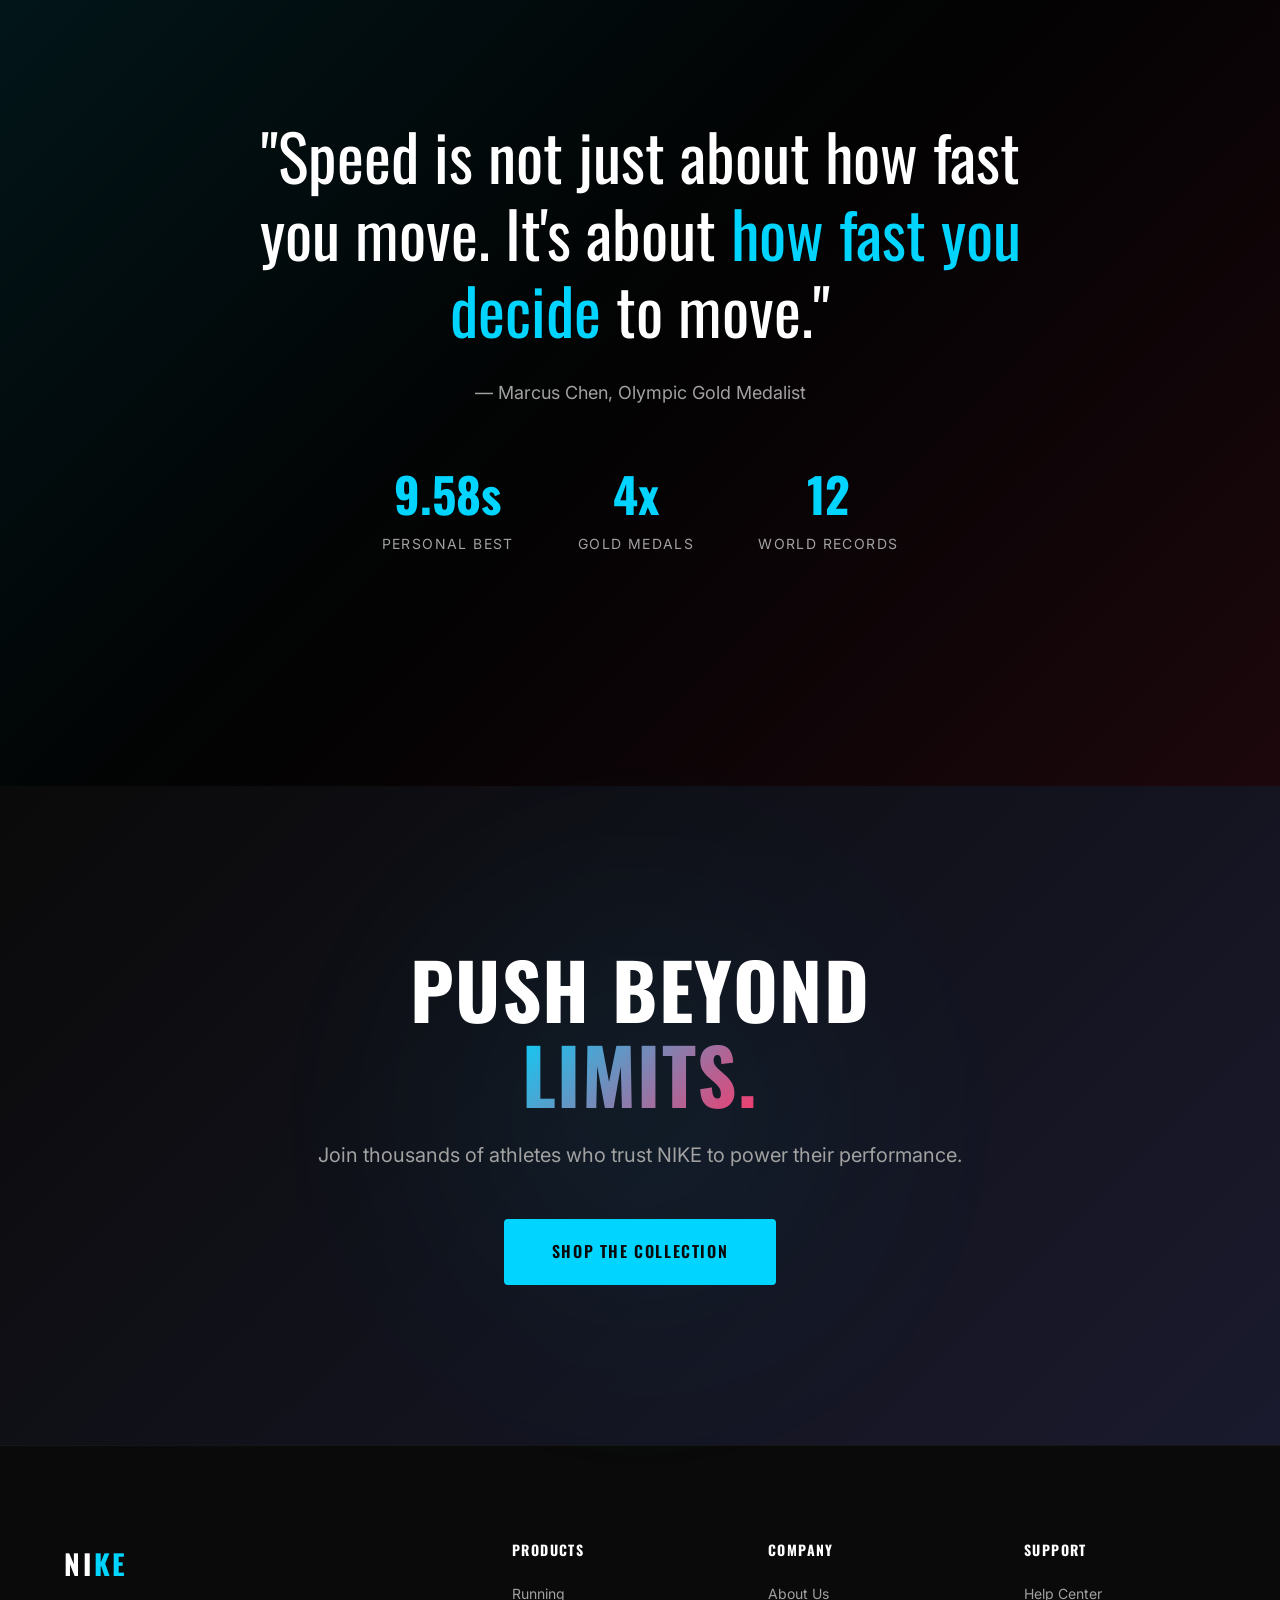
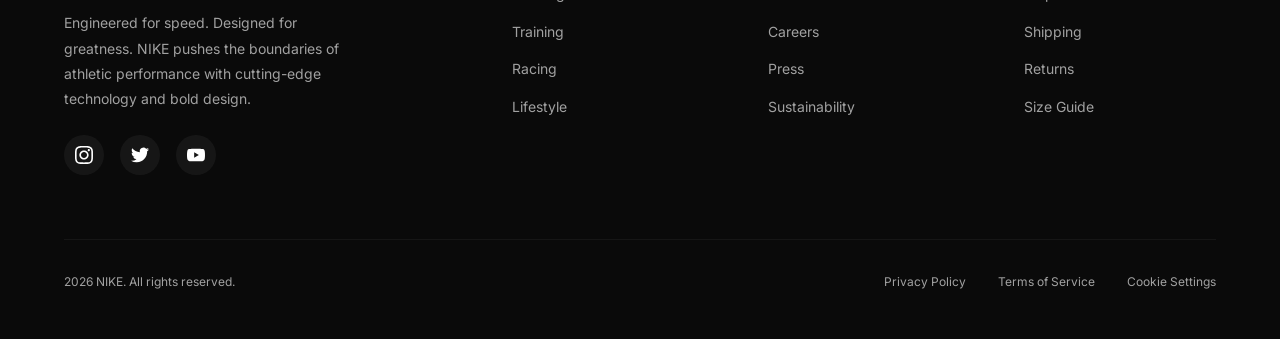
==== commit e4873298: "Fix: Improve grammar and update critical HTML structure Made several grammatical corrections and imp" ====
--- a/index.html
+++ b/index.html
@@ -223,7 +223,7 @@
           </svg>
         </div>
         <h3 class="feature-card__title">Speed</h3>
-        <p class="feature-card__text">Advanced propulsion technology for explosive acceleration and sustained velocity.</p>
+        <p class="feature-card__text">Advanced propulsion technology for explosive acceleration and sustained NIKE</p>
       </div>
       <div class="feature-card">
         <div class="feature-card__icon">
--- a/styles.css
+++ b/styles.css
@@ -1,12 +1,12 @@
 /* ===== CSS VARIABLES ===== */
 :root {
-  --color-bg:#0a0a0a;
+  --color-bg: #0a0a0a;
   --color-bg-secondary: #111111;
   --color-text: #ffffff;
   --color-text-muted: #a1a1a1;
   --color-accent: #00d4ff;
-  --color-accent-glow: rgba(0,212,255,0.4);
-  --color-accent-secondary:#ff3366;
+  --color-accent-glow: rgba(0, 212, 255, 0.4);
+  --color-accent-secondary: #ff3366;
   --font-display: 'Oswald', sans-serif;
   --font-body: 'Inter', sans-serif;
   --transition-smooth: all 0.4s cubic-bezier(0.4, 0, 0.2, 1);
@@ -118,19 +118,6 @@
   background: linear-gradient(to bottom, rgba(0,0,0,0.8), transparent);
   animation: fadeIn 1s ease-out;
 }
-
-.navbar__logo {
-  font-family: var(--font-display);
-  font-size: 1.75rem;
-  font-weight: 700;
-  letter-spacing: 0.1em;
-  color: var(--color-text);
-}
-
-.navbar__logo span {
-  color: var(--color-accent);
-}
-
 .navbar__links {
   display: flex;
   gap: 3rem;
@@ -1139,3 +1126,640 @@
     gap: 1.5rem;
   }
 }
+
+/* ===== PAGE STYLES FOR SUBPAGES ===== */
+
+/* Solid Navbar */
+.navbar--solid {
+  background: var(--color-bg);
+  border-bottom: 1px solid rgba(255, 255, 255, 0.05);
+}
+
+.navbar__link--active {
+  color: var(--color-accent);
+}
+
+.navbar__link--active::after {
+  width: 100%;
+}
+
+/* Page Hero */
+.page-hero {
+  min-height: 50vh;
+  display: flex;
+  align-items: center;
+  justify-content: center;
+  padding: 8rem 4rem 4rem;
+  background: linear-gradient(135deg, #0a0a0a 0%, #1a1a2e 50%, #0a0a0a 100%);
+  background-size: 200% 200%;
+  animation: gradientShift 15s ease infinite;
+  text-align: center;
+  position: relative;
+}
+
+.page-hero::before {
+  content: '';
+  position: absolute;
+  top: 50%;
+  left: 50%;
+  transform: translate(-50%, -50%);
+  width: 500px;
+  height: 500px;
+  background: radial-gradient(circle, var(--color-accent-glow) 0%, transparent 70%);
+  filter: blur(100px);
+  opacity: 0.2;
+}
+
+.page-hero__content {
+  position: relative;
+  max-width: 700px;
+}
+
+.page-hero__tag {
+  display: inline-block;
+  padding: 0.5rem 1.25rem;
+  background: rgba(0, 212, 255, 0.1);
+  border: 1px solid rgba(0, 212, 255, 0.3);
+  border-radius: 50px;
+  font-size: 0.75rem;
+  font-weight: 600;
+  letter-spacing: 0.15em;
+  text-transform: uppercase;
+  color: var(--color-accent);
+  margin-bottom: 1.5rem;
+}
+
+.page-hero__title {
+  font-size: clamp(3rem, 8vw, 5rem);
+  margin-bottom: 1rem;
+}
+
+.page-hero__description {
+  font-size: 1.125rem;
+  color: var(--color-text-muted);
+  line-height: 1.8;
+}
+
+/* Products Page */
+.products--page {
+  padding-top: 4rem;
+}
+
+/* Filters */
+.filters {
+  padding: 2rem 4rem;
+  background: var(--color-bg-secondary);
+  border-bottom: 1px solid rgba(255, 255, 255, 0.05);
+}
+
+.filters__container {
+  max-width: 1400px;
+  margin: 0 auto;
+  display: flex;
+  justify-content: space-between;
+  align-items: center;
+  flex-wrap: wrap;
+  gap: 1rem;
+}
+
+.filters__group {
+  display: flex;
+  align-items: center;
+  gap: 1rem;
+}
+
+.filters__label {
+  font-size: 0.875rem;
+  color: var(--color-text-muted);
+}
+
+.filters__btn {
+  padding: 0.5rem 1rem;
+  background: transparent;
+  border: 1px solid rgba(255, 255, 255, 0.1);
+  color: var(--color-text-muted);
+  font-size: 0.875rem;
+  border-radius: 4px;
+  cursor: pointer;
+  transition: var(--transition-smooth);
+}
+
+.filters__btn:hover,
+.filters__btn--active {
+  background: var(--color-accent);
+  color: var(--color-bg);
+  border-color: var(--color-accent);
+}
+
+.filters__select {
+  padding: 0.5rem 1rem;
+  background: var(--color-bg);
+  border: 1px solid rgba(255, 255, 255, 0.1);
+  color: var(--color-text);
+  font-size: 0.875rem;
+  border-radius: 4px;
+  cursor: pointer;
+}
+
+/* Content Sections */
+.content-section {
+  padding: 6rem 4rem;
+  background: var(--color-bg);
+}
+
+.content-section--dark {
+  background: var(--color-bg-secondary);
+}
+
+.content-section__container {
+  max-width: 900px;
+  margin: 0 auto;
+}
+
+.content-block {
+  margin-bottom: 4rem;
+}
+
+.content-block:last-child {
+  margin-bottom: 0;
+}
+
+.content-block__number {
+  font-family: var(--font-display);
+  font-size: 4rem;
+  font-weight: 700;
+  color: rgba(255, 255, 255, 0.05);
+  line-height: 1;
+  margin-bottom: -1rem;
+}
+
+.content-block__title {
+  font-size: clamp(1.5rem, 3vw, 2rem);
+  margin-bottom: 1rem;
+}
+
+.content-block__text {
+  font-size: 1.125rem;
+  color: var(--color-text-muted);
+  line-height: 1.8;
+  margin-bottom: 1rem;
+}
+
+.content-list {
+  list-style: none;
+  margin-top: 1.5rem;
+}
+
+.content-list li {
+  position: relative;
+  padding-left: 1.5rem;
+  margin-bottom: 0.75rem;
+  color: var(--color-text-muted);
+}
+
+.content-list li::before {
+  content: '';
+  position: absolute;
+  left: 0;
+  top: 0.5em;
+  width: 6px;
+  height: 6px;
+  background: var(--color-accent);
+  border-radius: 50%;
+}
+
+.content-list--numbered {
+  counter-reset: item;
+}
+
+.content-list--numbered li {
+  counter-increment: item;
+}
+
+.content-list--numbered li::before {
+  content: counter(item);
+  width: auto;
+  height: auto;
+  background: none;
+  color: var(--color-accent);
+  font-weight: 600;
+  border-radius: 0;
+}
+
+/* Stats Section */
+.stats-section {
+  padding: 6rem 4rem;
+  background: var(--color-bg-secondary);
+}
+
+.stats-section__container {
+  max-width: 1200px;
+  margin: 0 auto;
+  display: grid;
+  grid-template-columns: repeat(4, 1fr);
+  gap: 2rem;
+}
+
+.stat-large {
+  text-align: center;
+  padding: 2rem;
+}
+
+.stat-large__value {
+  font-family: var(--font-display);
+  font-size: 3.5rem;
+  font-weight: 700;
+  color: var(--color-accent);
+  margin-bottom: 0.5rem;
+}
+
+.stat-large__label {
+  font-size: 0.875rem;
+  color: var(--color-text-muted);
+  text-transform: uppercase;
+  letter-spacing: 0.1em;
+}
+
+/* Values Grid */
+.values-grid {
+  display: grid;
+  grid-template-columns: repeat(2, 1fr);
+  gap: 2rem;
+  margin-top: 3rem;
+}
+
+.value-card {
+  padding: 2rem;
+  background: rgba(255, 255, 255, 0.02);
+  border: 1px solid rgba(255, 255, 255, 0.05);
+  border-radius: 12px;
+}
+
+.value-card__title {
+  font-family: var(--font-display);
+  font-size: 1.25rem;
+  margin-bottom: 0.75rem;
+}
+
+.value-card__text {
+  font-size: 0.875rem;
+  color: var(--color-text-muted);
+  line-height: 1.6;
+}
+
+/* Benefits Grid */
+.benefits-grid {
+  display: grid;
+  grid-template-columns: repeat(2, 1fr);
+  gap: 2rem;
+  margin-top: 3rem;
+}
+
+.benefit-card {
+  padding: 2rem;
+  background: rgba(255, 255, 255, 0.02);
+  border: 1px solid rgba(255, 255, 255, 0.05);
+  border-radius: 12px;
+  text-align: center;
+  transition: var(--transition-smooth);
+}
+
+.benefit-card:hover {
+  border-color: rgba(0, 212, 255, 0.3);
+  transform: translateY(-5px);
+}
+
+.benefit-card__icon {
+  width: 60px;
+  height: 60px;
+  margin: 0 auto 1.5rem;
+  display: flex;
+  align-items: center;
+  justify-content: center;
+  background: linear-gradient(135deg, rgba(0, 212, 255, 0.1) 0%, rgba(255, 51, 102, 0.1) 100%);
+  border-radius: 50%;
+}
+
+.benefit-card__icon svg {
+  width: 28px;
+  height: 28px;
+  stroke: var(--color-accent);
+  fill: none;
+  stroke-width: 2;
+}
+
+.benefit-card__title {
+  font-family: var(--font-display);
+  font-size: 1.125rem;
+  margin-bottom: 0.75rem;
+}
+
+.benefit-card__text {
+  font-size: 0.875rem;
+  color: var(--color-text-muted);
+  line-height: 1.6;
+}
+
+/* Jobs List */
+.jobs-list {
+  margin-top: 3rem;
+}
+
+.job-card {
+  display: flex;
+  justify-content: space-between;
+  align-items: center;
+  padding: 1.5rem 2rem;
+  background: rgba(255, 255, 255, 0.02);
+  border: 1px solid rgba(255, 255, 255, 0.05);
+  border-radius: 8px;
+  margin-bottom: 1rem;
+  transition: var(--transition-smooth);
+}
+
+.job-card:hover {
+  border-color: rgba(0, 212, 255, 0.3);
+}
+
+.job-card__title {
+  font-family: var(--font-display);
+  font-size: 1.125rem;
+  margin-bottom: 0.5rem;
+}
+
+.job-card__meta {
+  display: flex;
+  gap: 1.5rem;
+  font-size: 0.875rem;
+  color: var(--color-text-muted);
+}
+
+.job-card__button {
+  padding: 0.75rem 1.5rem;
+  background: transparent;
+  border: 1px solid var(--color-accent);
+  color: var(--color-accent);
+  font-family: var(--font-display);
+  font-size: 0.75rem;
+  font-weight: 600;
+  letter-spacing: 0.1em;
+  text-transform: uppercase;
+  border-radius: 4px;
+  transition: var(--transition-smooth);
+}
+
+.job-card__button:hover {
+  background: var(--color-accent);
+  color: var(--color-bg);
+}
+
+/* Press List */
+.press-list {
+  margin-top: 3rem;
+}
+
+.press-card {
+  padding: 2rem 0;
+  border-bottom: 1px solid rgba(255, 255, 255, 0.05);
+}
+
+.press-card__date {
+  font-size: 0.75rem;
+  color: var(--color-accent);
+  text-transform: uppercase;
+  letter-spacing: 0.1em;
+  margin-bottom: 0.75rem;
+}
+
+.press-card__title {
+  font-family: var(--font-display);
+  font-size: 1.5rem;
+  margin-bottom: 0.75rem;
+}
+
+.press-card__excerpt {
+  font-size: 1rem;
+  color: var(--color-text-muted);
+  line-height: 1.6;
+  margin-bottom: 1rem;
+}
+
+.press-card__link {
+  color: var(--color-accent);
+  font-size: 0.875rem;
+  font-weight: 600;
+  transition: var(--transition-smooth);
+}
+
+.press-card__link:hover {
+  text-decoration: underline;
+}
+
+/* Contact Block */
+.contact-block {
+  text-align: center;
+  padding: 3rem;
+}
+
+.contact-block__title {
+  font-size: clamp(1.5rem, 3vw, 2rem);
+  margin-bottom: 1rem;
+}
+
+.contact-block__text {
+  font-size: 1.125rem;
+  color: var(--color-text-muted);
+  margin-bottom: 2rem;
+}
+
+.contact-block__info {
+  margin-bottom: 2rem;
+}
+
+.contact-block__info p {
+  color: var(--color-text-muted);
+  margin-bottom: 0.5rem;
+}
+
+/* Contact Grid */
+.contact-grid {
+  display: grid;
+  grid-template-columns: repeat(3, 1fr);
+  gap: 2rem;
+  margin-top: 3rem;
+}
+
+.contact-card {
+  text-align: center;
+  padding: 2rem;
+  background: rgba(255, 255, 255, 0.02);
+  border: 1px solid rgba(255, 255, 255, 0.05);
+  border-radius: 12px;
+}
+
+.contact-card__title {
+  font-family: var(--font-display);
+  font-size: 1.125rem;
+  margin-bottom: 0.5rem;
+}
+
+.contact-card__text {
+  font-size: 0.875rem;
+  color: var(--color-text-muted);
+  margin-bottom: 1rem;
+}
+
+.contact-card__link {
+  color: var(--color-accent);
+  font-weight: 600;
+  transition: var(--transition-smooth);
+}
+
+.contact-card__link:hover {
+  text-decoration: underline;
+}
+
+/* FAQ */
+.faq-list {
+  margin-top: 3rem;
+}
+
+.faq-item {
+  border-bottom: 1px solid rgba(255, 255, 255, 0.05);
+}
+
+.faq-item__question {
+  padding: 1.5rem 0;
+  font-family: var(--font-display);
+  font-size: 1.125rem;
+  cursor: pointer;
+  list-style: none;
+  position: relative;
+  padding-right: 2rem;
+}
+
+.faq-item__question::after {
+  content: '+';
+  position: absolute;
+  right: 0;
+  top: 50%;
+  transform: translateY(-50%);
+  font-size: 1.5rem;
+  color: var(--color-accent);
+  transition: var(--transition-smooth);
+}
+
+.faq-item[open] .faq-item__question::after {
+  transform: translateY(-50%) rotate(45deg);
+}
+
+.faq-item__answer {
+  padding-bottom: 1.5rem;
+  color: var(--color-text-muted);
+  line-height: 1.8;
+}
+
+/* Shipping & Size Tables */
+.shipping-table,
+.size-table {
+  margin-top: 2rem;
+  border: 1px solid rgba(255, 255, 255, 0.05);
+  border-radius: 8px;
+  overflow: hidden;
+}
+
+.shipping-row,
+.size-row {
+  display: grid;
+  grid-template-columns: repeat(4, 1fr);
+  padding: 1rem 1.5rem;
+  border-bottom: 1px solid rgba(255, 255, 255, 0.05);
+}
+
+.shipping-row:last-child,
+.size-row:last-child {
+  border-bottom: none;
+}
+
+.shipping-row--header,
+.size-row--header {
+  background: rgba(255, 255, 255, 0.02);
+  font-weight: 600;
+  font-size: 0.875rem;
+  text-transform: uppercase;
+  letter-spacing: 0.05em;
+}
+
+.shipping-row span,
+.size-row span {
+  color: var(--color-text-muted);
+}
+
+.shipping-row--header span,
+.size-row--header span {
+  color: var(--color-text);
+}
+
+.shipping-note {
+  margin-top: 1.5rem;
+  font-size: 0.875rem;
+  color: var(--color-text-muted);
+  font-style: italic;
+}
+
+/* Responsive for Subpages */
+@media (max-width: 992px) {
+  .page-hero {
+    padding: 6rem 2rem 3rem;
+    min-height: 40vh;
+  }
+  
+  .content-section {
+    padding: 4rem 2rem;
+  }
+  
+  .stats-section__container {
+    grid-template-columns: repeat(2, 1fr);
+  }
+  
+  .values-grid,
+  .benefits-grid {
+    grid-template-columns: 1fr;
+  }
+  
+  .contact-grid {
+    grid-template-columns: 1fr;
+  }
+  
+  .job-card {
+    flex-direction: column;
+    align-items: flex-start;
+    gap: 1rem;
+  }
+  
+  .job-card__meta {
+    flex-wrap: wrap;
+    gap: 1rem;
+  }
+  
+  .filters__container {
+    flex-direction: column;
+    align-items: flex-start;
+  }
+  
+  .filters__group {
+    flex-wrap: wrap;
+  }
+}
+
+@media (max-width: 768px) {
+  .stats-section__container {
+    grid-template-columns: 1fr;
+  }
+  
+  .shipping-row,
+  .size-row {
+    grid-template-columns: repeat(2, 1fr);
+    gap: 0.5rem;
+  }
+}
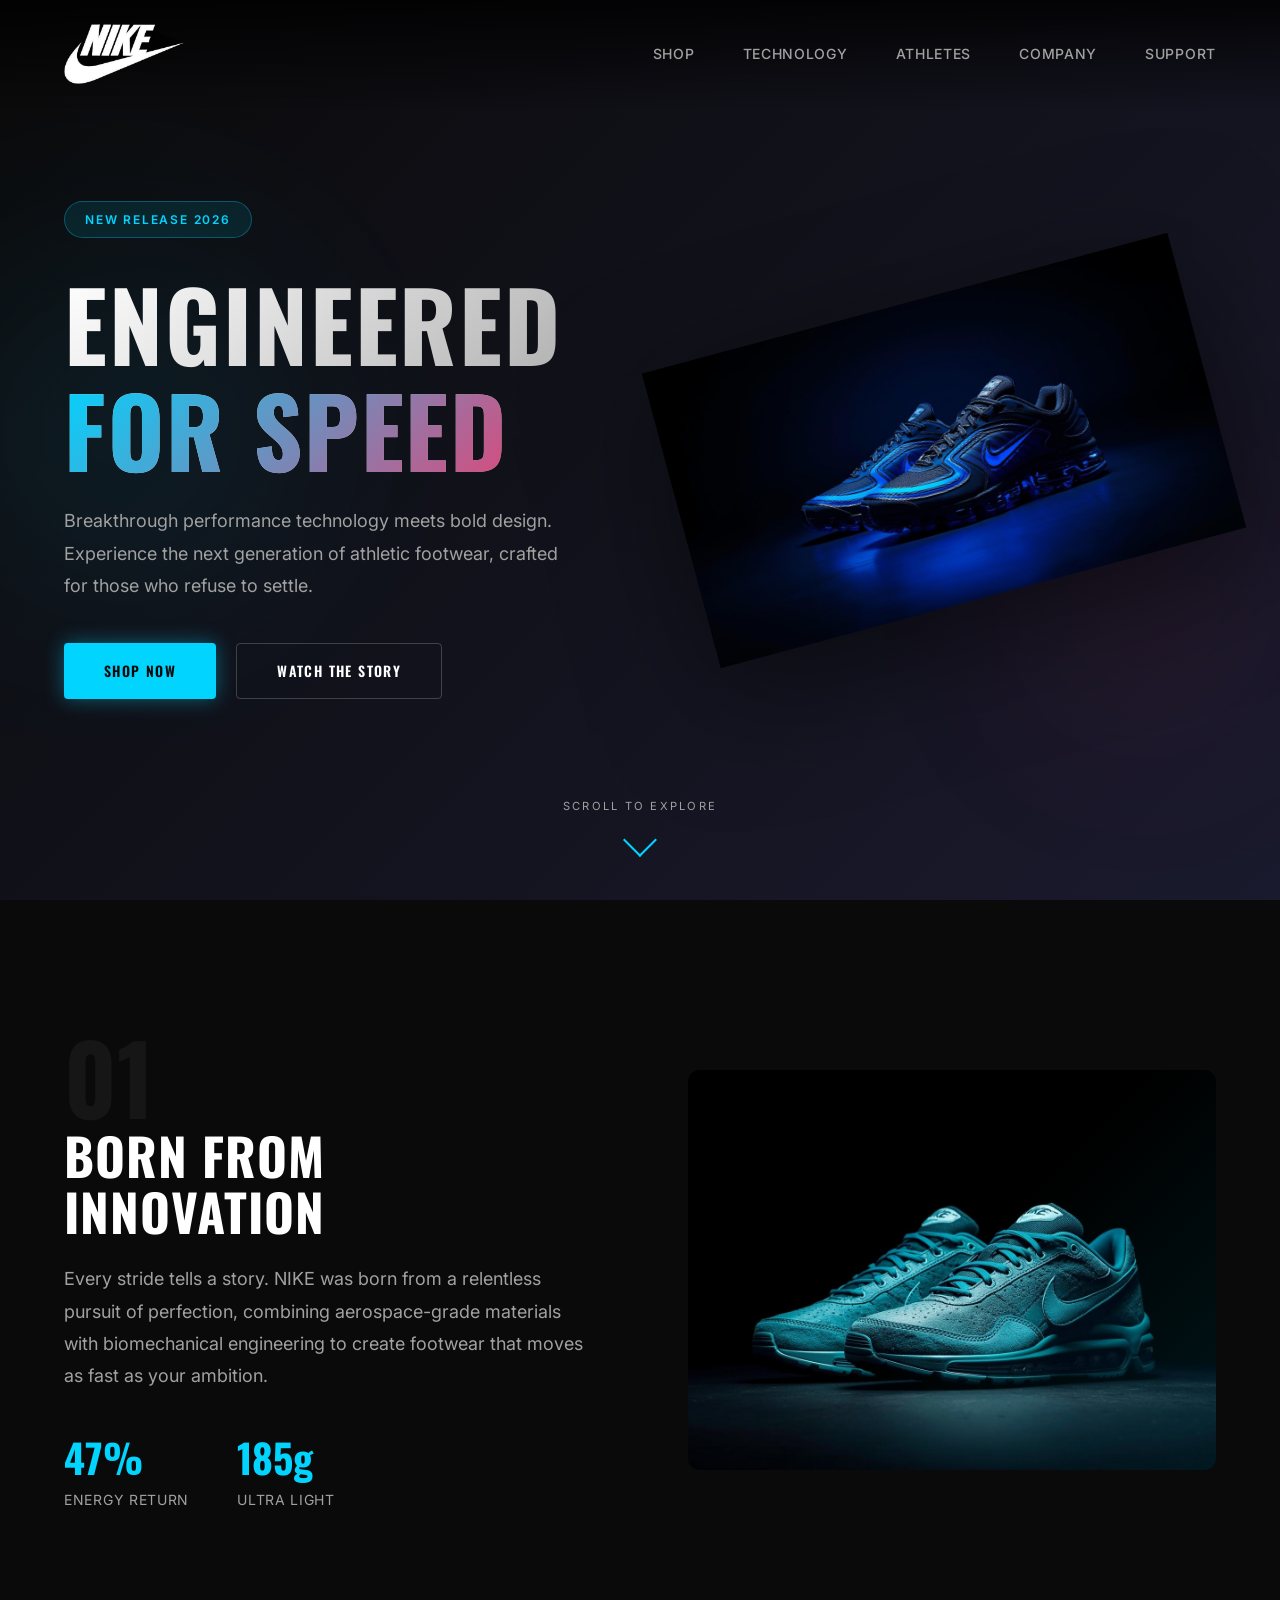
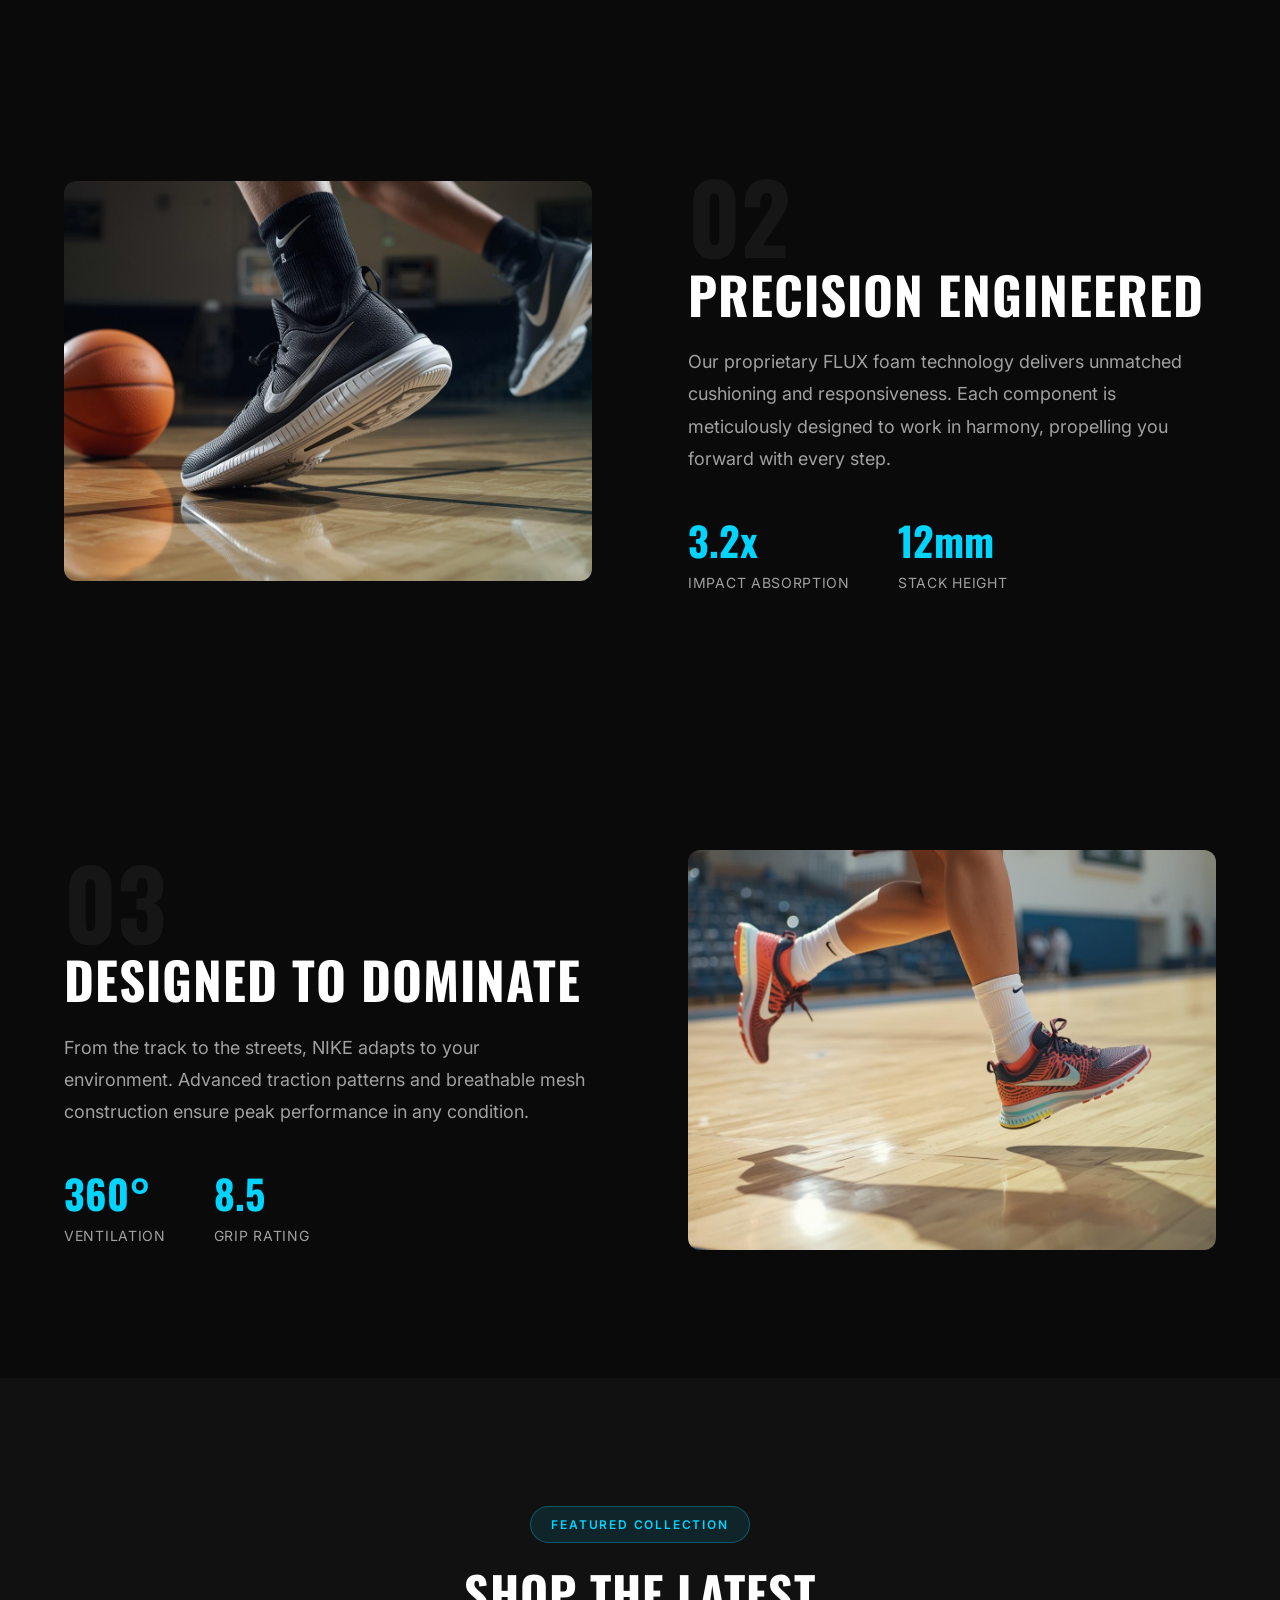
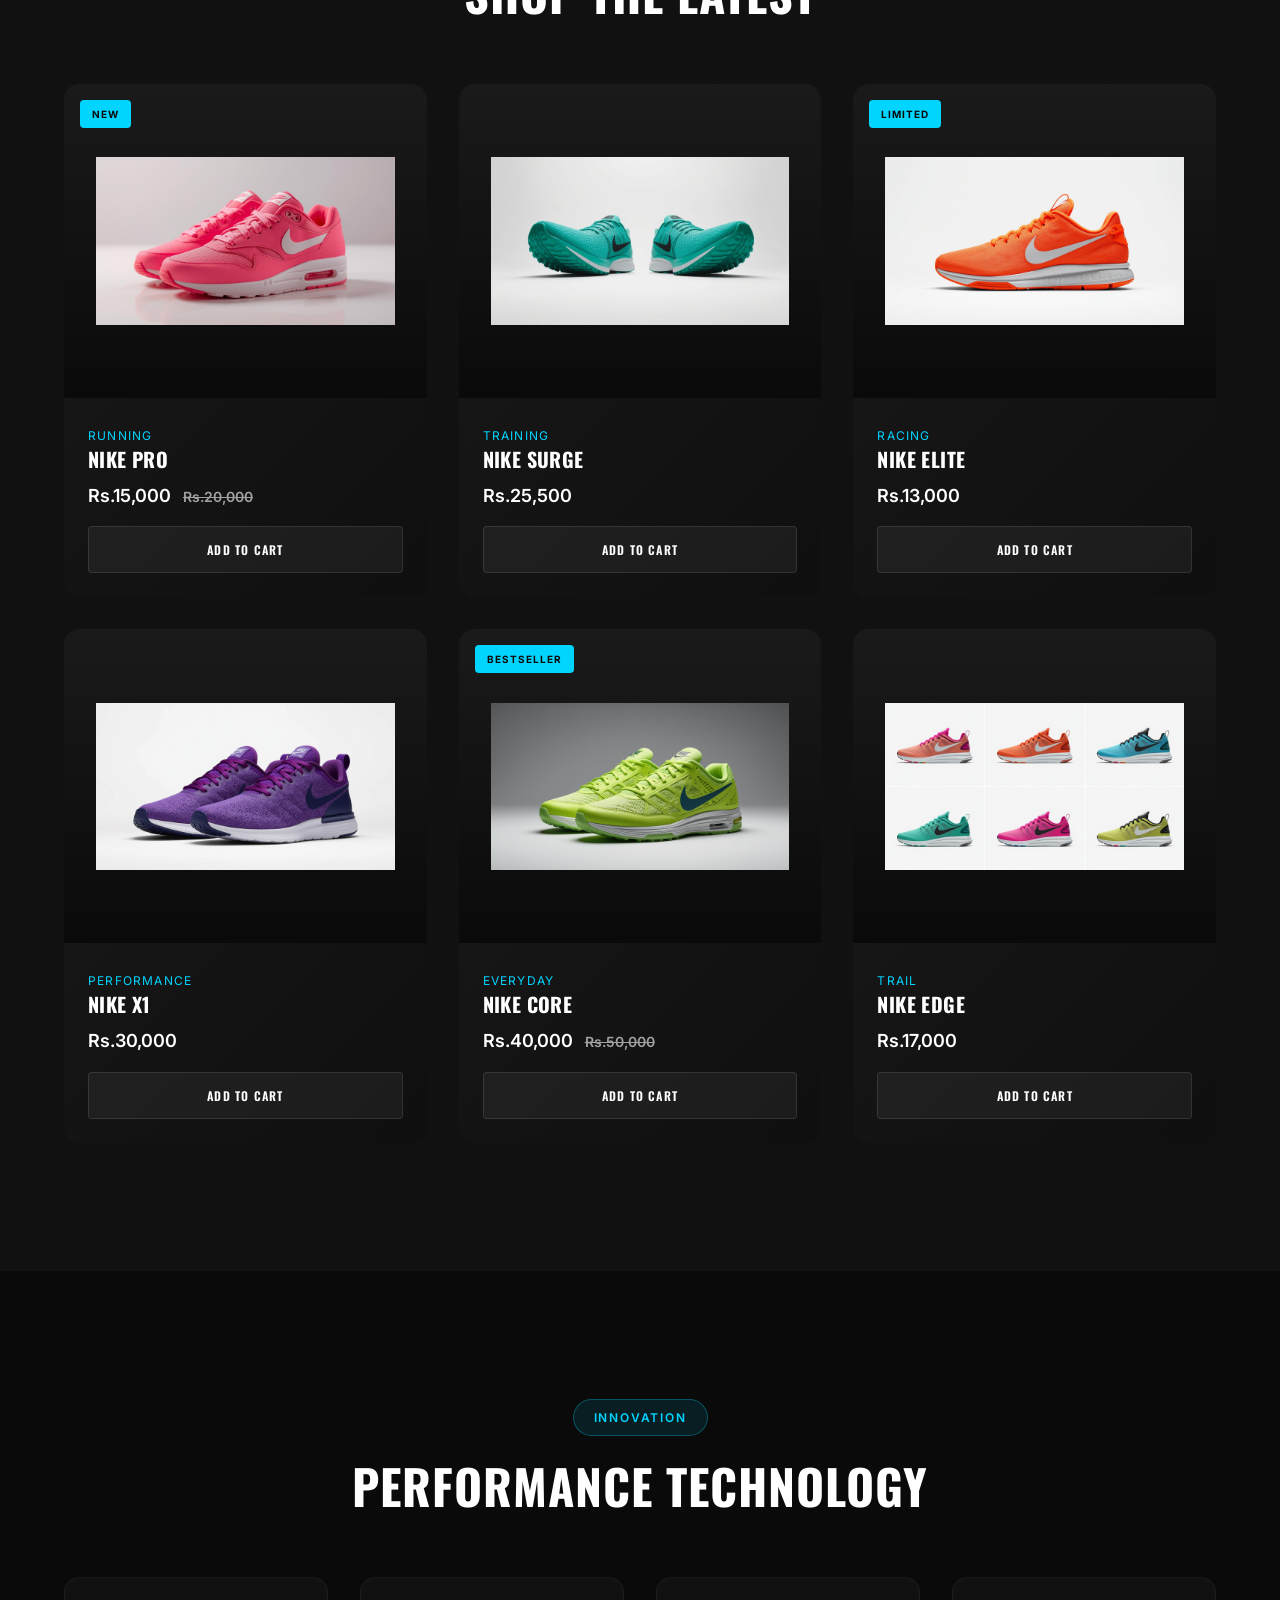
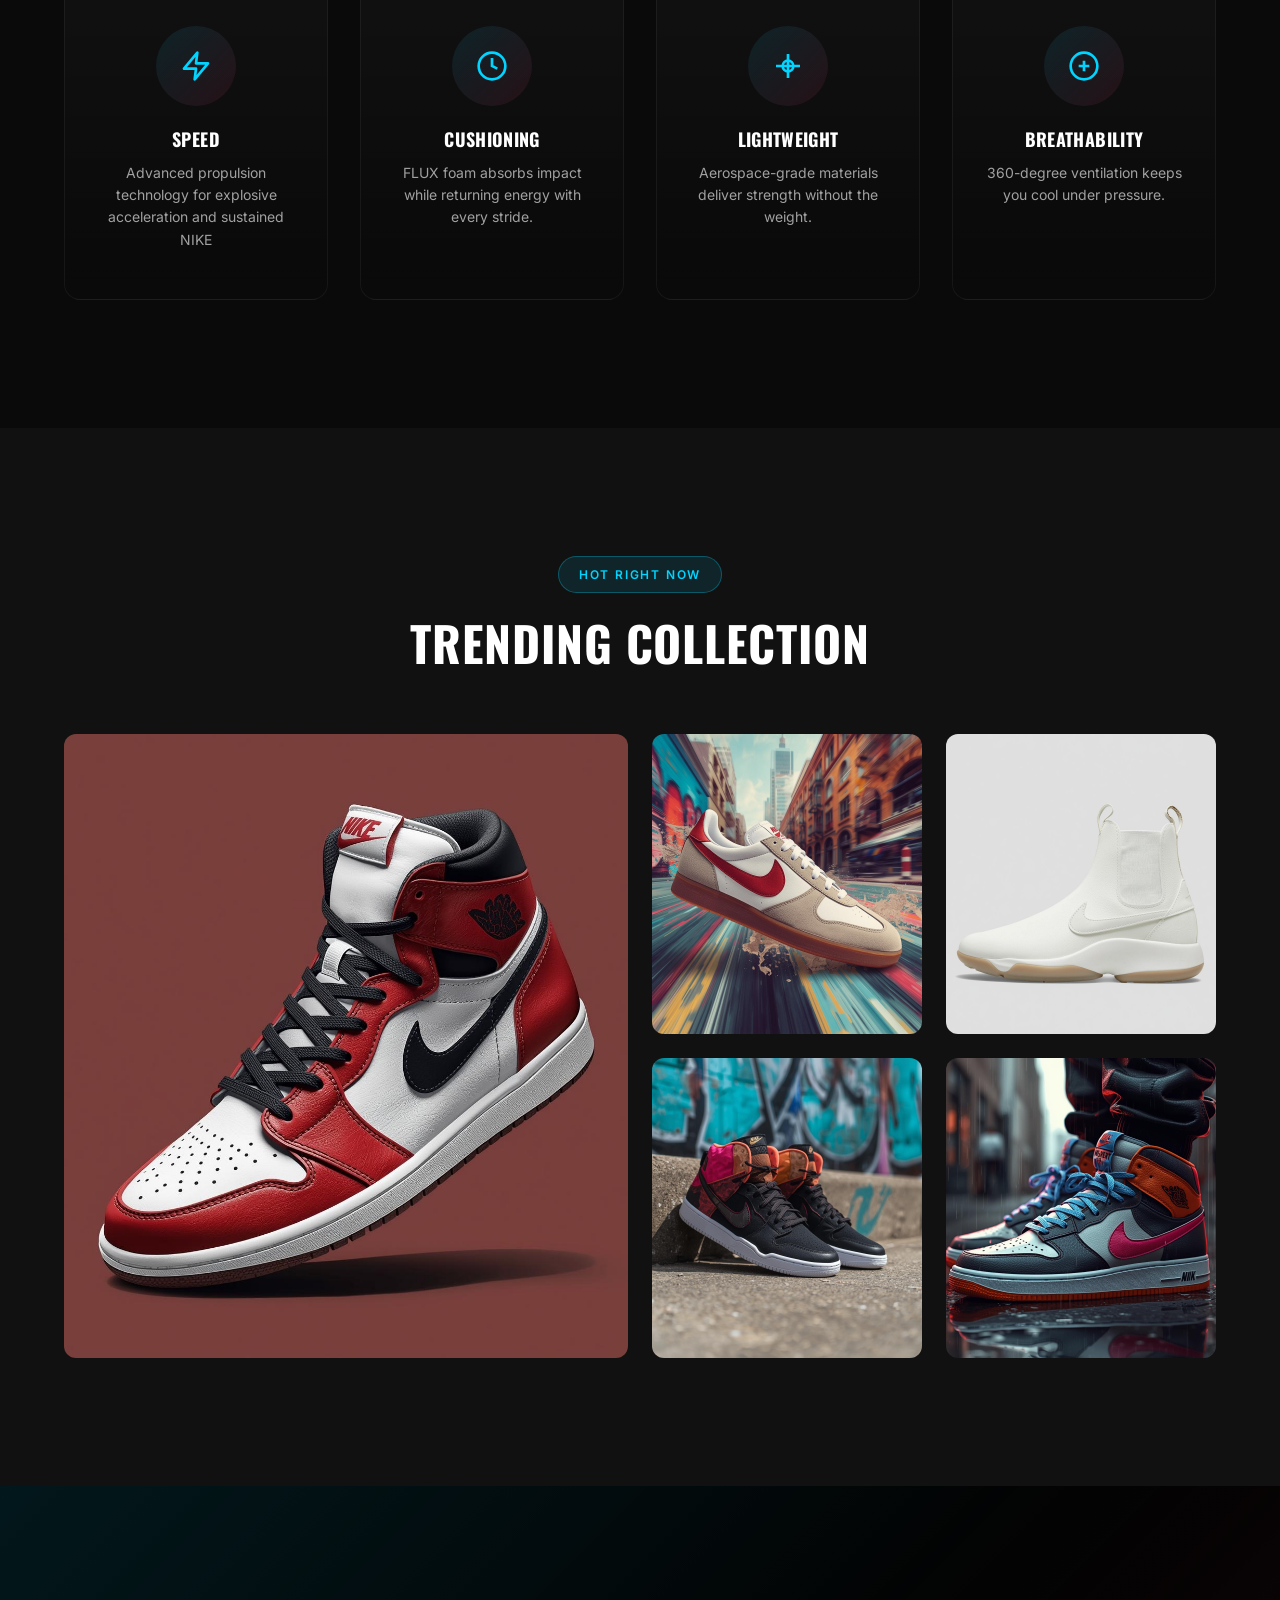
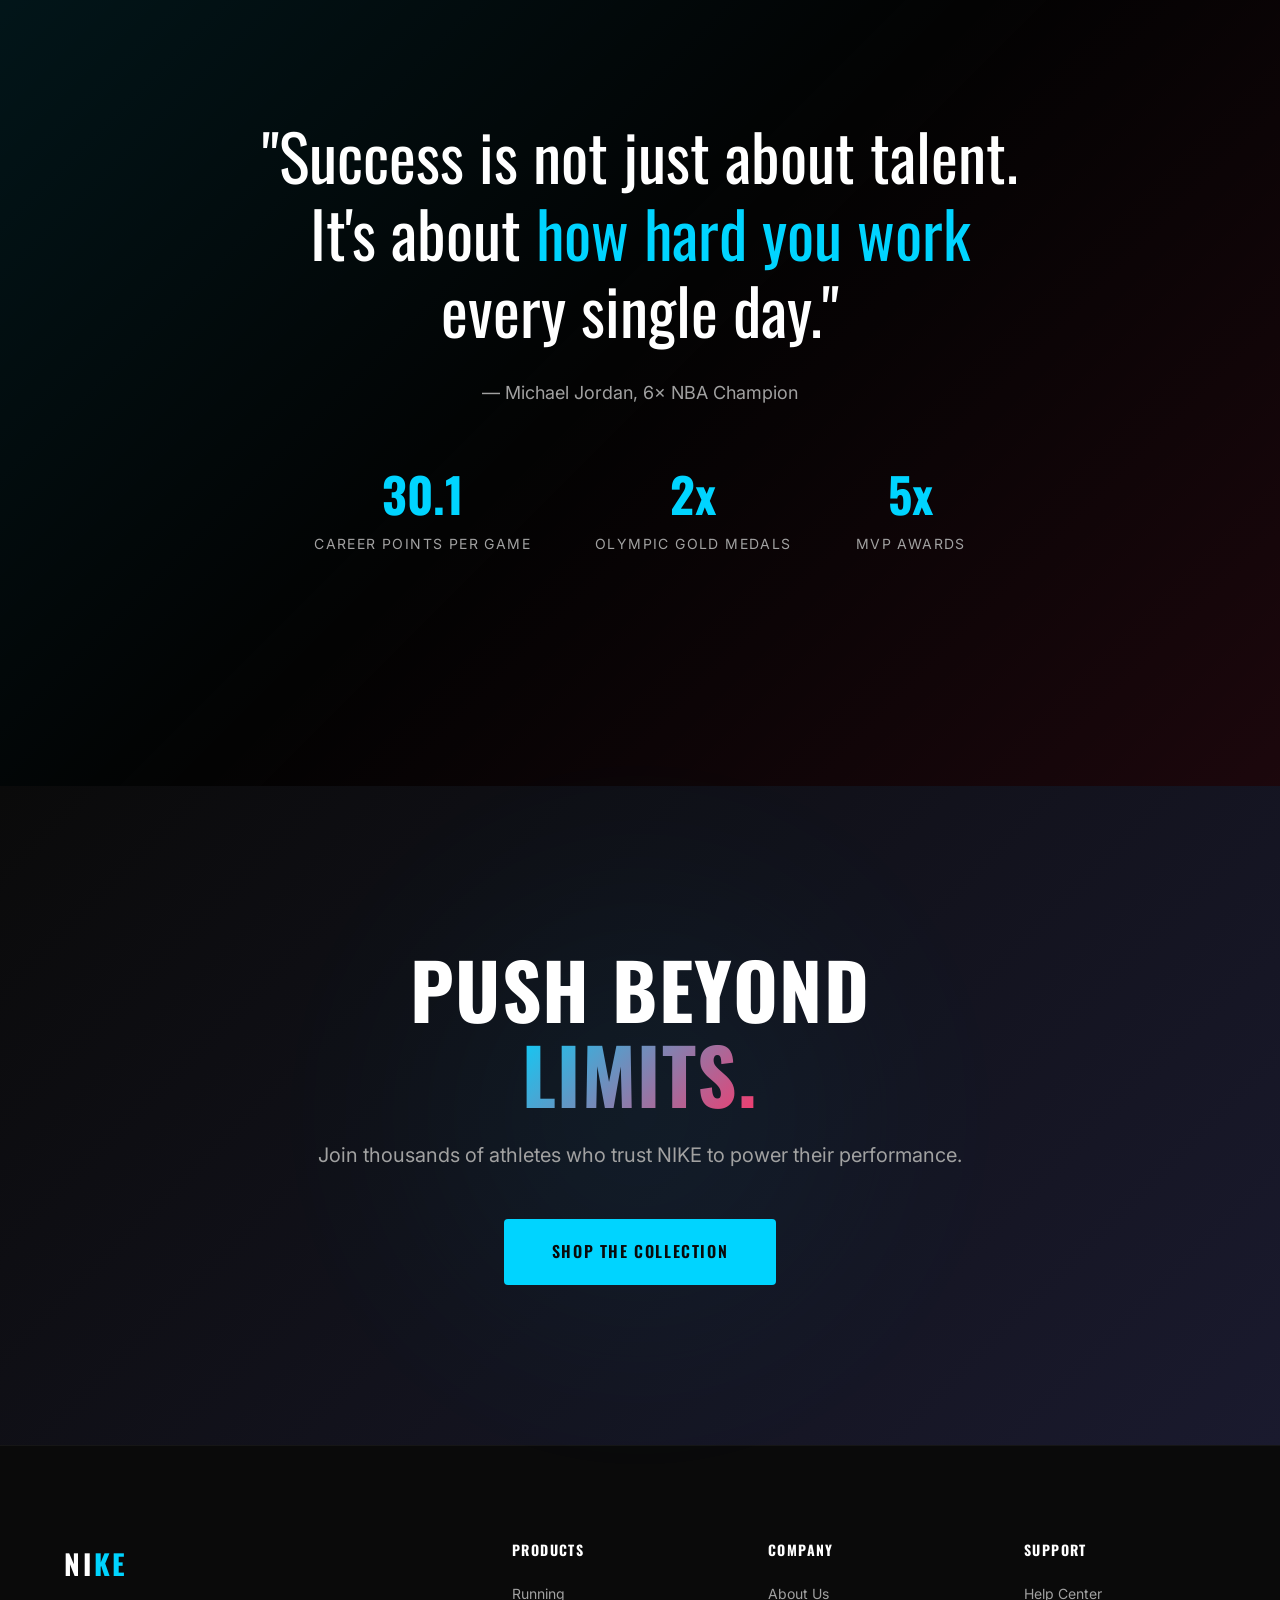
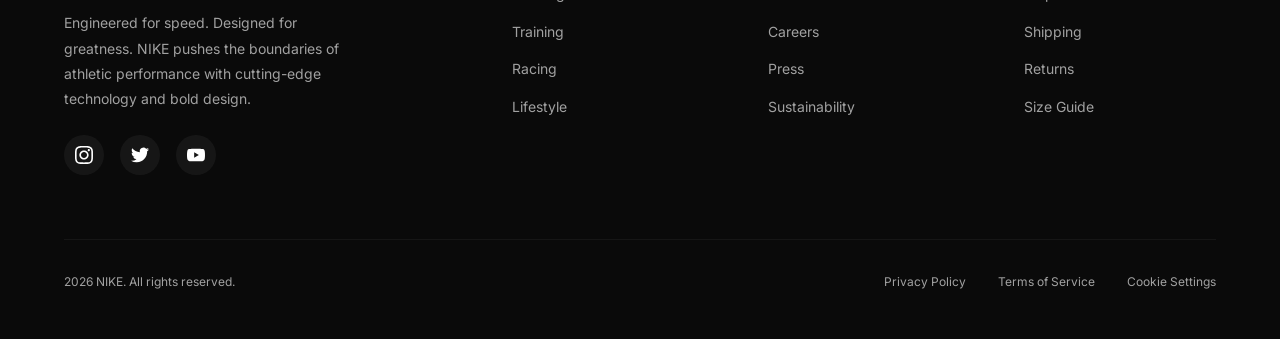
==== commit 0e810d61: "Update athlete quote section Added a new motivational quote in the athlete section. Highlighted key" ====
--- a/index.html
+++ b/index.html
@@ -307,21 +307,21 @@
   <section id="athlete" class="athlete">
     <div class="athlete__content">
       <blockquote class="athlete__quote">
-        "Speed is not just about how fast you move. It's about <span>how fast you decide</span> to move."
+  "Success is not just about talent. It's about <span>how hard you work</span> every single day."
       </blockquote>
-      <p class="athlete__author">— Marcus Chen, Olympic Gold Medalist</p>
+      <p class="athlete__author">— Michael Jordan, 6× NBA Champion</p>
       <div class="athlete__stats">
         <div class="athlete__stat">
-          <div class="athlete__stat-value">9.58s</div>
-          <div class="athlete__stat-label">Personal Best</div>
+          <div class="athlete__stat-value">30.1</div>
+          <div class="athlete__stat-label">Career Points Per Game</div>
         </div>
         <div class="athlete__stat">
-          <div class="athlete__stat-value">4x</div>
-          <div class="athlete__stat-label">Gold Medals</div>
+          <div class="athlete__stat-value">2x</div>
+          <div class="athlete__stat-label">Olympic Gold Medals</div>
         </div>
         <div class="athlete__stat">
-          <div class="athlete__stat-value">12</div>
-          <div class="athlete__stat-label">World Records</div>
+          <div class="athlete__stat-value">5x</div>
+          <div class="athlete__stat-label">MVP Awards</div>
         </div>
       </div>
     </div>
